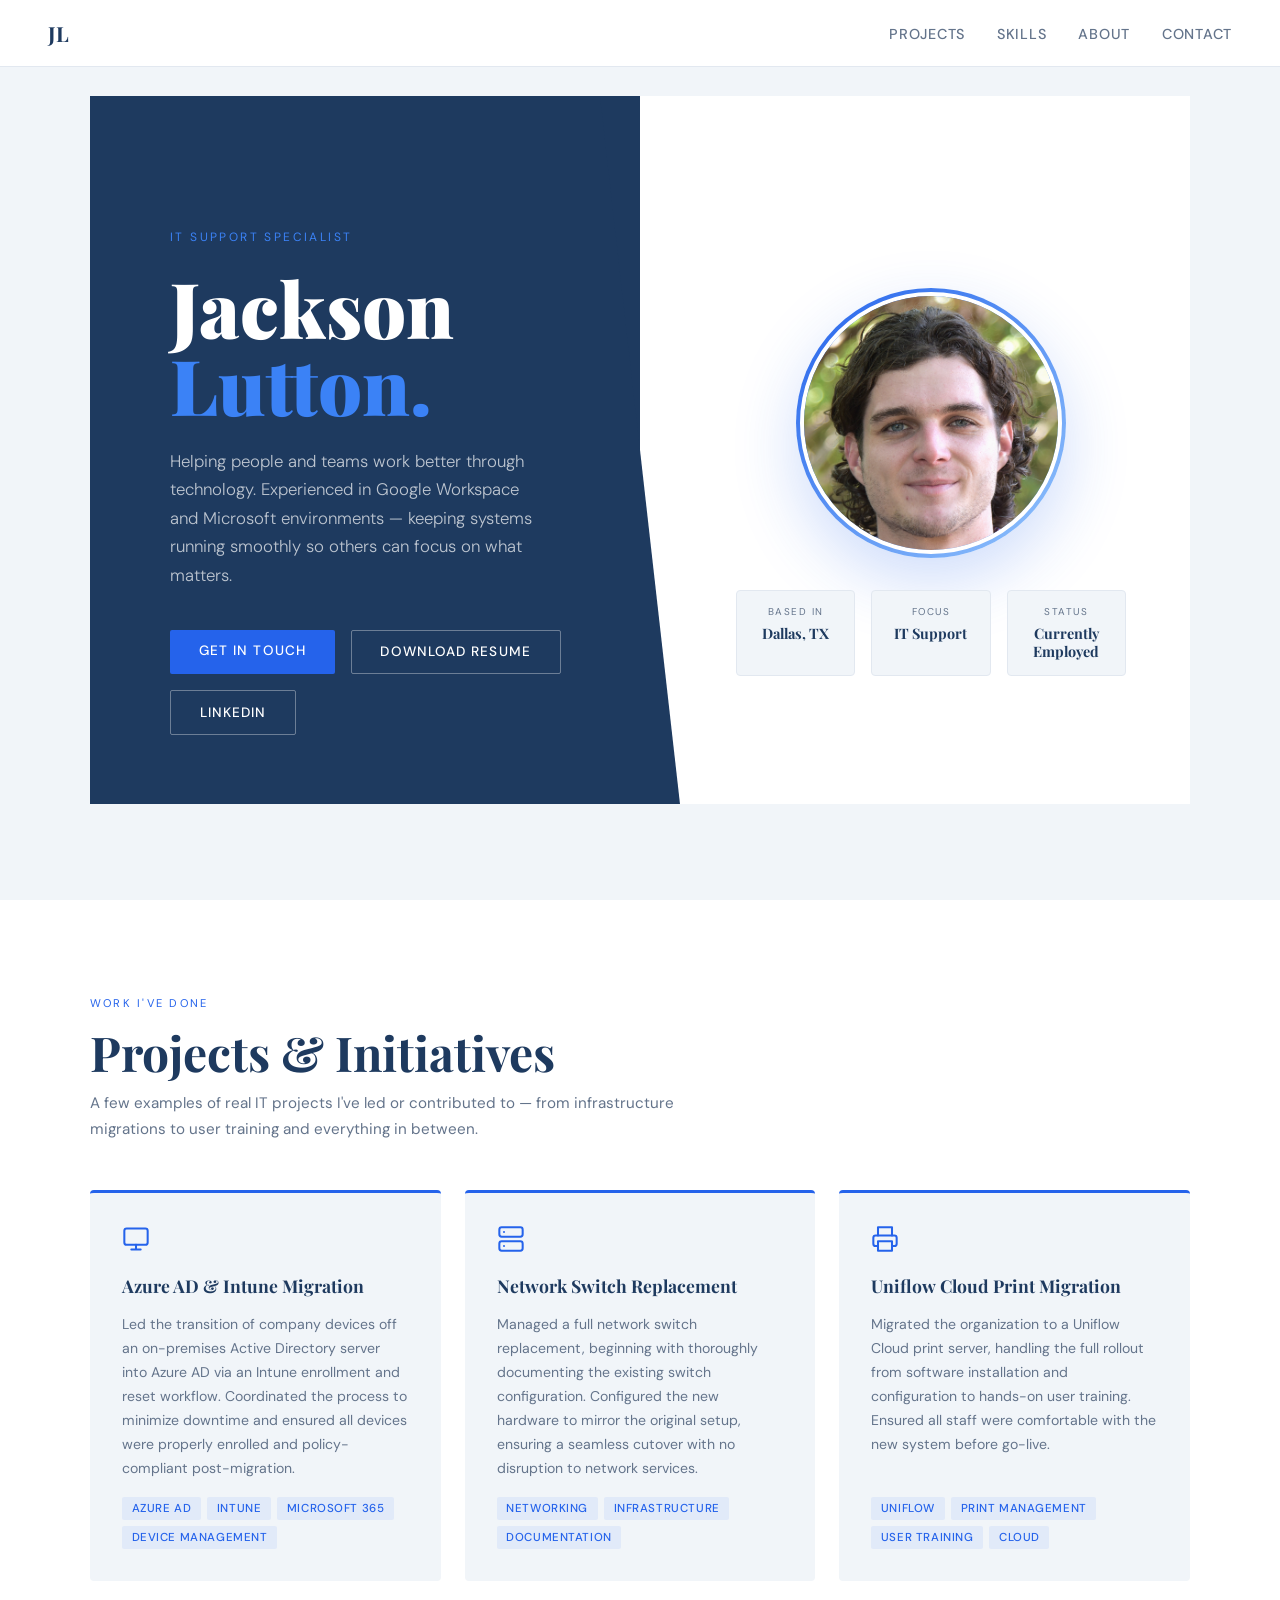
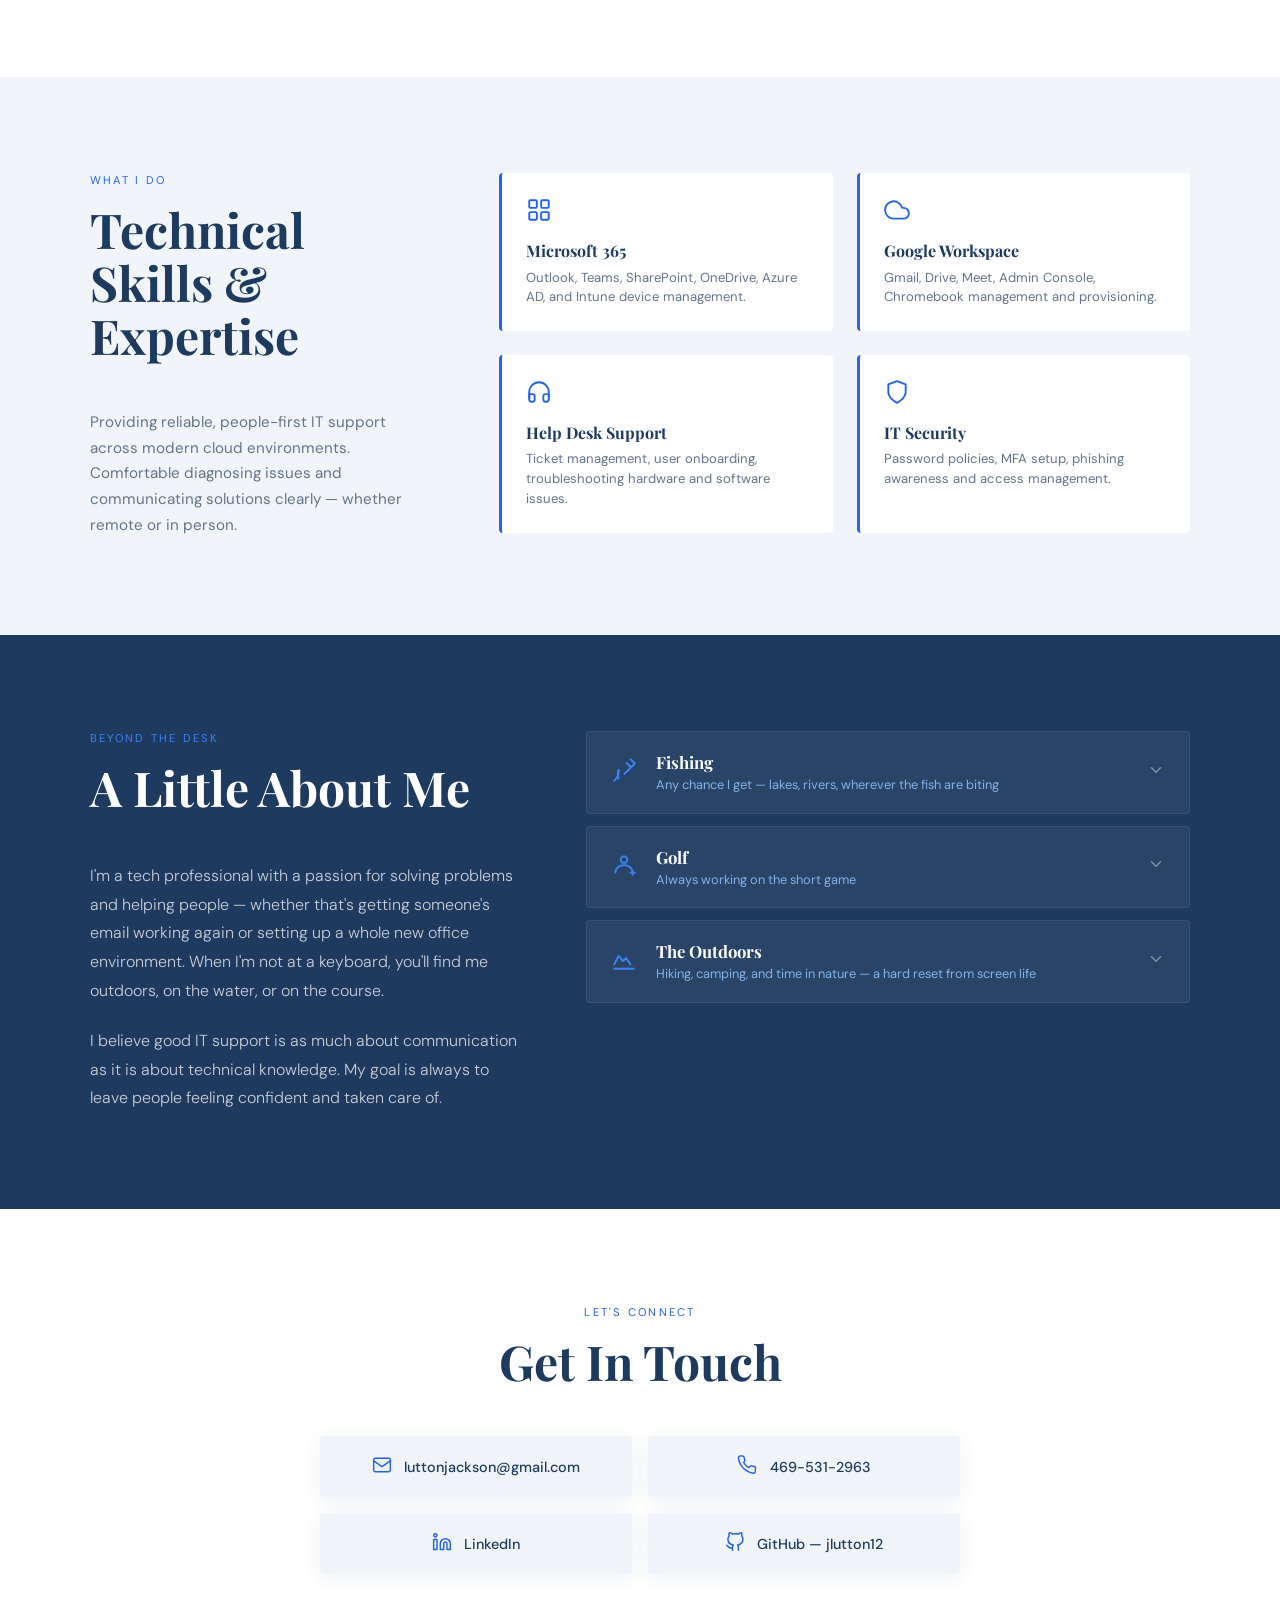
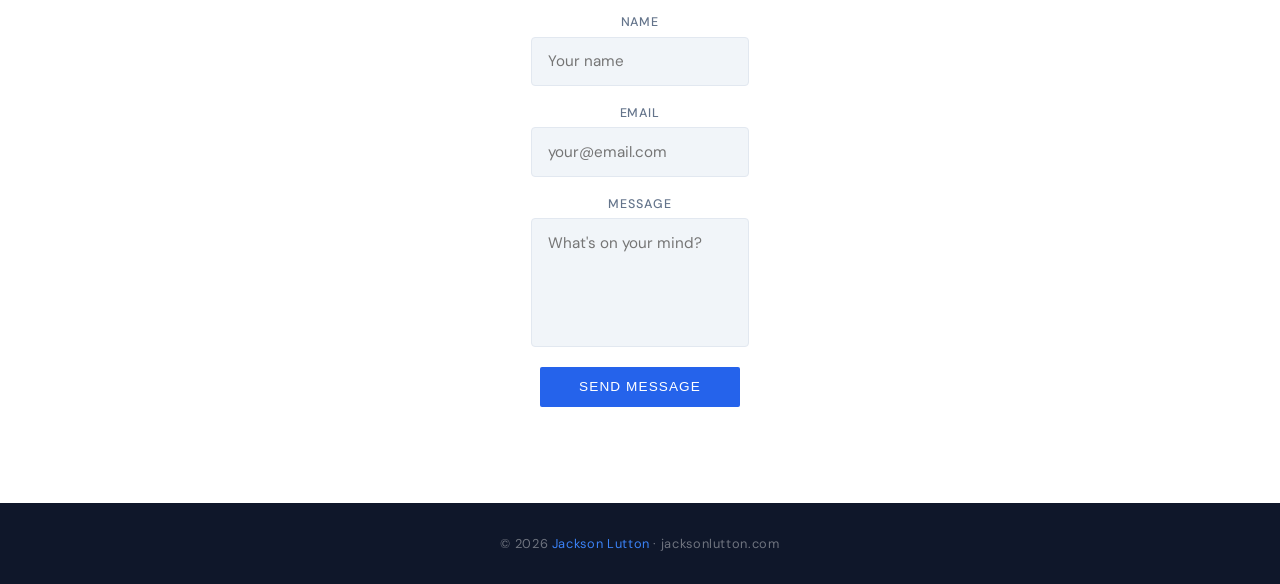
==== index.html @ b084de99 "Implement responsive design for navigation menu Add responsive styles for navigation and layout adju" ====
<!DOCTYPE html>
<html lang="en">
<head>
  <meta charset="UTF-8" />
  <meta name="viewport" content="width=device-width, initial-scale=1.0"/>
  <title>Jackson Lutton</title>
  <link href="https://fonts.googleapis.com/css2?family=Playfair+Display:wght@400;700;900&family=DM+Sans:wght@300;400;500&display=swap" rel="stylesheet"/>
  <style>
    *, *::before, *::after { box-sizing: border-box; margin: 0; padding: 0; }

    :root {
      --navy: #1e3a5f;
      --blue: #2563eb;
      --blue-light: #3b82f6;
      --slate: #64748b;
      --gray: #f1f5f9;
      --white: #ffffff;
      --dark: #0f172a;
      --border: #e2e8f0;
    }

    html { scroll-behavior: smooth; }

    body {
      font-family: 'DM Sans', sans-serif;
      background: var(--gray);
      color: var(--navy);
      overflow-x: hidden;
    }

    /* NAV */
    nav {
      position: fixed;
      top: 0; left: 0; right: 0;
      z-index: 100;
      padding: 1.2rem 3rem;
      display: flex;
      justify-content: space-between;
      align-items: center;
      background: rgba(255,255,255,0.95);
      backdrop-filter: blur(10px);
      border-bottom: 1px solid var(--border);
    }

    .nav-logo {
      font-family: 'Playfair Display', serif;
      font-size: 1.3rem;
      font-weight: 700;
      color: var(--navy);
      letter-spacing: 0.02em;
    }

    .nav-links { display: flex; gap: 2rem; list-style: none; }
    .nav-links a {
      text-decoration: none;
      color: var(--slate);
      font-size: 0.9rem;
      font-weight: 500;
      letter-spacing: 0.05em;
      text-transform: uppercase;
      transition: color 0.2s;
    }
    .nav-links a:hover { color: var(--blue); }

    /* HERO */
    .hero {
      min-height: 100vh;
      display: grid;
      grid-template-columns: 1fr 1fr;
      position: relative;
      overflow: hidden;
    }

    .hero-left {
      background: var(--navy);
      display: flex;
      flex-direction: column;
      justify-content: center;
      padding: 8rem 4rem 4rem 5rem;
      position: relative;
    }

    .hero-left::after {
      content: '';
      position: absolute;
      top: 0; right: -40px;
      width: 80px; height: 100%;
      background: var(--navy);
      clip-path: polygon(0 0, 0% 100%, 100% 100%);
      z-index: 2;
    }

    .hero-tag {
      font-size: 0.75rem;
      letter-spacing: 0.2em;
      text-transform: uppercase;
      color: var(--blue-light);
      margin-bottom: 1.5rem;
      opacity: 0;
      animation: fadeUp 0.8s 0.2s forwards;
    }

    .hero-name {
      font-family: 'Playfair Display', serif;
      font-size: clamp(3rem, 6vw, 5.5rem);
      font-weight: 900;
      color: var(--white);
      line-height: 1;
      margin-bottom: 1.5rem;
      opacity: 0;
      animation: fadeUp 0.8s 0.4s forwards;
    }

    .hero-name span { color: var(--blue-light); display: block; }

    .hero-desc {
      font-size: 1.05rem;
      color: rgba(255,255,255,0.7);
      line-height: 1.7;
      max-width: 380px;
      margin-bottom: 2.5rem;
      font-weight: 300;
      opacity: 0;
      animation: fadeUp 0.8s 0.6s forwards;
    }

    .hero-cta {
      display: flex;
      gap: 1rem;
      flex-wrap: wrap;
      opacity: 0;
      animation: fadeUp 0.8s 0.8s forwards;
    }

    .btn {
      padding: 0.8rem 1.8rem;
      border-radius: 2px;
      font-size: 0.85rem;
      font-weight: 500;
      letter-spacing: 0.08em;
      text-transform: uppercase;
      text-decoration: none;
      transition: all 0.25s;
      cursor: pointer;
      border: none;
      display: inline-block;
    }

    .btn-primary { background: var(--blue); color: var(--white); }
    .btn-primary:hover { background: var(--blue-light); transform: translateY(-2px); }

    .btn-outline {
      background: transparent;
      color: var(--white);
      border: 1px solid rgba(255,255,255,0.35);
    }
    .btn-outline:hover { border-color: var(--blue-light); color: var(--blue-light); transform: translateY(-2px); }

    /* HERO RIGHT */
    .hero-right {
      background: var(--white);
      display: flex;
      align-items: center;
      justify-content: center;
      padding: 8rem 4rem 4rem 6rem;
      position: relative;
    }

    .hero-visual {
      display: flex;
      flex-direction: column;
      align-items: center;
      gap: 2rem;
    }

    .photo-ring {
      width: 270px;
      height: 270px;
      border-radius: 50%;
      padding: 4px;
      background: linear-gradient(135deg, var(--blue), #93c5fd);
      box-shadow: 0 24px 64px rgba(37,99,235,0.22);
      animation: fadeUp 0.9s 0.7s both;
    }

    .hero-photo {
      width: 100%;
      height: 100%;
      border-radius: 50%;
      object-fit: cover;
      object-position: center top;
      border: 4px solid var(--white);
      display: block;
    }

    .hero-info-cards {
      display: flex;
      gap: 1rem;
      animation: fadeUp 0.9s 1s both;
    }

    .hero-card {
      background: var(--gray);
      border-radius: 4px;
      padding: 0.9rem 1.2rem;
      border: 1px solid var(--border);
      flex: 1;
      text-align: center;
    }

    .card-label {
      font-size: 0.62rem;
      letter-spacing: 0.15em;
      text-transform: uppercase;
      color: var(--slate);
      margin-bottom: 0.35rem;
    }

    .card-value {
      font-family: 'Playfair Display', serif;
      font-size: 0.9rem;
      font-weight: 700;
      color: var(--navy);
      line-height: 1.3;
    }

    /* SECTION BASE */
    section { padding: 6rem max(5rem, calc((100% - 1100px) / 2)); }

    .section-label {
      font-size: 0.7rem;
      letter-spacing: 0.2em;
      text-transform: uppercase;
      color: var(--blue);
      margin-bottom: 1rem;
    }

    .section-title {
      font-family: 'Playfair Display', serif;
      font-size: clamp(2rem, 4vw, 3rem);
      font-weight: 700;
      color: var(--navy);
      line-height: 1.1;
      margin-bottom: 3rem;
    }

    /* SKILLS */
    .skills-section {
      background: var(--gray);
      display: grid;
      grid-template-columns: 1fr 2fr;
      gap: 4rem;
      align-items: start;
    }

    .skills-grid {
      display: grid;
      grid-template-columns: 1fr 1fr;
      gap: 1.5rem;
    }

    .skill-card {
      background: var(--white);
      border-radius: 4px;
      padding: 1.5rem;
      border-left: 3px solid var(--blue);
      transition: transform 0.2s, box-shadow 0.2s;
    }

    .skill-card:hover { transform: translateY(-4px); box-shadow: 0 10px 30px rgba(37,99,235,0.1); }

    .skill-icon { margin-bottom: 0.75rem; color: var(--blue); }

    .skill-name {
      font-family: 'Playfair Display', serif;
      font-size: 1rem;
      font-weight: 700;
      color: var(--navy);
      margin-bottom: 0.4rem;
    }

    .skill-desc {
      font-size: 0.82rem;
      color: var(--slate);
      line-height: 1.5;
    }

    /* ABOUT */
    .about-section {
      background: var(--navy);
      color: var(--white);
      display: grid;
      grid-template-columns: 1fr 1.4fr;
      gap: 4rem;
      align-items: start;
    }

    .about-section > * { min-width: 0; }

    .hobbies { overflow: hidden; }

    .about-section .section-title { color: var(--white); }
    .about-section .section-label { color: var(--blue-light); }

    .about-text {
      font-size: 1rem;
      color: rgba(255,255,255,0.75);
      line-height: 1.8;
      font-weight: 300;
    }

    /* HOBBY ACCORDION */
    .hobbies {
      display: flex;
      flex-direction: column;
      gap: 0.75rem;
    }

    .hobby {
      background: rgba(255,255,255,0.05);
      border: 1px solid rgba(255,255,255,0.08);
      border-radius: 4px;
      overflow: hidden;
      transition: border-color 0.2s;
    }

    .hobby.open {
      border-color: rgba(59,130,246,0.4);
    }

    .hobby-header {
      display: flex;
      align-items: center;
      gap: 1.2rem;
      padding: 1.2rem 1.5rem;
      cursor: pointer;
      user-select: none;
      transition: background 0.2s;
    }

    .hobby-header:hover { background: rgba(255,255,255,0.06); }

    .hobby-icon { color: var(--blue-light); flex-shrink: 0; }

    .hobby-text { flex: 1; }

    .hobby-name {
      font-family: 'Playfair Display', serif;
      font-size: 1.05rem;
      font-weight: 700;
      color: var(--white);
    }

    .hobby-sub {
      font-size: 0.8rem;
      color: rgba(147,197,253,0.85);
      margin-top: 0.2rem;
    }

    .hobby-chevron {
      color: rgba(255,255,255,0.4);
      flex-shrink: 0;
      transition: transform 0.3s, color 0.2s;
    }

    .hobby.open .hobby-chevron {
      transform: rotate(180deg);
      color: var(--blue-light);
    }

    /* PHOTO STRIP (accordion body) */
    .hobby-photos {
      max-height: 0;
      overflow: hidden;
      transition: max-height 0.4s ease;
    }

    .hobby.open .hobby-photos {
      max-height: 220px;
    }

    .photo-strip {
      display: flex;
      gap: 0.6rem;
      overflow-x: auto;
      scroll-snap-type: x mandatory;
      padding: 0 1.5rem 1.2rem;
      scrollbar-width: thin;
      scrollbar-color: rgba(255,255,255,0.15) transparent;
    }

    .photo-strip::-webkit-scrollbar { height: 3px; }
    .photo-strip::-webkit-scrollbar-track { background: transparent; }
    .photo-strip::-webkit-scrollbar-thumb { background: rgba(255,255,255,0.2); border-radius: 2px; }

    .photo-strip img {
      width: 160px;
      height: 110px;
      object-fit: cover;
      border-radius: 3px;
      flex-shrink: 0;
      scroll-snap-align: start;
      cursor: pointer;
      transition: transform 0.2s, box-shadow 0.2s;
      display: block;
    }

    .photo-strip img:hover {
      transform: scale(1.04);
      box-shadow: 0 6px 20px rgba(0,0,0,0.4);
    }

    /* LIGHTBOX */
    .lightbox {
      display: none;
      position: fixed;
      inset: 0;
      background: rgba(10,15,30,0.93);
      z-index: 999;
      align-items: center;
      justify-content: center;
      cursor: zoom-out;
      backdrop-filter: blur(4px);
    }

    .lightbox.open { display: flex; }

    .lightbox img {
      max-width: 90vw;
      max-height: 88vh;
      object-fit: contain;
      border-radius: 4px;
      box-shadow: 0 32px 80px rgba(0,0,0,0.6);
      cursor: default;
      animation: fadeUp 0.2s ease forwards;
    }

    .lightbox-close {
      position: absolute;
      top: 1.5rem; right: 2rem;
      color: rgba(255,255,255,0.7);
      font-size: 2rem;
      cursor: pointer;
      line-height: 1;
      transition: color 0.2s;
      background: none;
      border: none;
    }
    .lightbox-close:hover { color: var(--white); }

    .lightbox-nav {
      position: absolute;
      top: 50%;
      transform: translateY(-50%);
      background: rgba(255,255,255,0.1);
      border: none;
      color: var(--white);
      font-size: 1.8rem;
      padding: 0.8rem 1rem;
      cursor: pointer;
      border-radius: 2px;
      transition: background 0.2s;
      line-height: 1;
    }
    .lightbox-nav:hover { background: rgba(255,255,255,0.2); }
    .lightbox-prev { left: 1.5rem; }
    .lightbox-next { right: 1.5rem; }

    /* CONTACT */
    .contact-section {
      background: var(--white);
      text-align: center;
    }

    .contact-section .section-label,
    .contact-section .section-title { text-align: center; }

    .contact-links {
      display: flex;
      justify-content: center;
      gap: 1.5rem;
      flex-wrap: wrap;
      margin-top: 1rem;
    }

    .contact-card {
      display: flex;
      align-items: center;
      gap: 0.8rem;
      padding: 1.1rem 2rem;
      background: var(--gray);
      border-radius: 4px;
      text-decoration: none;
      color: var(--navy);
      font-weight: 500;
      font-size: 0.9rem;
      box-shadow: 0 4px 20px rgba(30,58,95,0.07);
      transition: all 0.25s;
      border: 1px solid transparent;
    }

    .contact-card:hover {
      border-color: var(--blue);
      transform: translateY(-3px);
      box-shadow: 0 10px 30px rgba(37,99,235,0.12);
    }

    .contact-card-icon { color: var(--blue); flex-shrink: 0; }

    /* FOOTER */
    footer {
      background: var(--dark);
      color: rgba(255,255,255,0.4);
      text-align: center;
      padding: 2rem;
      font-size: 0.8rem;
      letter-spacing: 0.05em;
    }

    footer span { color: var(--blue-light); }

    /* ANIMATIONS */
    @keyframes fadeUp {
      from { opacity: 0; transform: translateY(20px); }
      to   { opacity: 1; transform: translateY(0); }
    }

    /* PROJECTS */
    .projects-section {
      background: var(--white);
    }
    .projects-section .section-title {
      margin-bottom: 0.75rem;
    }
    .projects-intro {
      font-size: 0.95rem;
      color: var(--slate);
      line-height: 1.7;
      margin-bottom: 3rem;
      max-width: 600px;
    }
    .projects-grid {
      display: grid;
      grid-template-columns: repeat(3, 1fr);
      gap: 1.5rem;
    }
    .project-card {
      background: var(--gray);
      border-radius: 4px;
      padding: 2rem;
      border-top: 3px solid var(--blue);
      display: flex;
      flex-direction: column;
      gap: 1rem;
      transition: transform 0.2s, box-shadow 0.2s;
    }
    .project-card:hover {
      transform: translateY(-4px);
      box-shadow: 0 12px 32px rgba(37,99,235,0.1);
    }
    .project-icon {
      color: var(--blue);
    }
    .project-title {
      font-family: 'Playfair Display', serif;
      font-size: 1.1rem;
      font-weight: 700;
      color: var(--navy);
    }
    .project-desc {
      font-size: 0.88rem;
      color: var(--slate);
      line-height: 1.7;
      flex: 1;
    }
    .project-tags {
      display: flex;
      flex-wrap: wrap;
      gap: 0.4rem;
    }
    .project-tag {
      font-size: 0.72rem;
      font-weight: 500;
      letter-spacing: 0.05em;
      text-transform: uppercase;
      background: rgba(37,99,235,0.08);
      color: var(--blue);
      padding: 0.25rem 0.6rem;
      border-radius: 2px;
    }
    @media (max-width: 900px) {
      .projects-grid { grid-template-columns: 1fr; }
    }

    /* SCROLL ANIMATIONS */
    .reveal {
      opacity: 0;
      transform: translateY(28px);
      transition: opacity 0.65s ease, transform 0.65s ease;
    }
    .reveal.visible {
      opacity: 1;
      transform: translateY(0);
    }
    .reveal-delay-1 { transition-delay: 0.1s; }
    .reveal-delay-2 { transition-delay: 0.2s; }
    .reveal-delay-3 { transition-delay: 0.3s; }

    /* CONTACT FORM */
    .contact-layout {
      display: flex;
      flex-direction: column;
      align-items: center;
      gap: 2.5rem;
      margin-top: 2rem;
      max-width: 640px;
      margin-left: auto;
      margin-right: auto;
    }
    .contact-info {
      display: grid;
      grid-template-columns: 1fr 1fr;
      gap: 1rem;
      width: 100%;
    }
    .contact-info .contact-card {
      justify-content: center;
    }
    .contact-form {
      display: flex;
      flex-direction: column;
      gap: 1.2rem;
      width: 100%;
    }
    .form-group { display: flex; flex-direction: column; gap: 0.4rem; }
    .form-group label {
      font-size: 0.78rem;
      font-weight: 500;
      letter-spacing: 0.08em;
      text-transform: uppercase;
      color: var(--slate);
    }
    .form-group input,
    .form-group textarea {
      padding: 0.85rem 1rem;
      border: 1px solid var(--border);
      border-radius: 4px;
      font-family: 'DM Sans', sans-serif;
      font-size: 0.95rem;
      color: var(--navy);
      background: var(--gray);
      transition: border-color 0.2s, box-shadow 0.2s;
      outline: none;
      resize: none;
    }
    .form-group input:focus,
    .form-group textarea:focus {
      border-color: var(--blue);
      box-shadow: 0 0 0 3px rgba(37,99,235,0.1);
    }
    .form-submit {
      align-self: center;
      min-width: 200px;
      text-align: center;
    }
    .form-success {
      display: none;
      color: #16a34a;
      font-size: 0.9rem;
      font-weight: 500;
      padding: 0.75rem 1rem;
      background: #f0fdf4;
      border-radius: 4px;
      border: 1px solid #bbf7d0;
      text-align: center;
    }
    @media (max-width: 600px) {
      .contact-info { flex-direction: column; }
      .contact-info .contact-card { min-width: unset; }
    }

    @media (max-width: 700px) {
      .nav-hamburger { display: flex; }
      nav { position: relative; }
      .nav-links {
        display: none;
        position: absolute;
        top: 100%;
        left: 0;
        right: 0;
        flex-direction: column;
        background: var(--white);
        padding: 1.25rem 1.5rem;
        border-top: 1px solid #e5e7eb;
        gap: 1rem;
        box-shadow: 0 8px 16px rgba(0,0,0,0.06);
      }
      .nav-links.open { display: flex; }
      .skills-grid { grid-template-columns: 1fr; }
      .hero-info-cards { flex-direction: column; align-items: stretch; }
      .hero-card { min-width: 0; width: 100%; }
    }

    /* HAMBURGER MENU */
    .nav-hamburger {
      display: none;
      flex-direction: column;
      gap: 5px;
      cursor: pointer;
      padding: 4px;
      background: none;
      border: none;
    }
    .nav-hamburger span {
      display: block;
      width: 24px;
      height: 2px;
      background: var(--navy);
      border-radius: 2px;
      transition: all 0.3s ease;
    }
    .nav-hamburger.open span:nth-child(1) { transform: translateY(7px) rotate(45deg); }
    .nav-hamburger.open span:nth-child(2) { opacity: 0; }
    .nav-hamburger.open span:nth-child(3) { transform: translateY(-7px) rotate(-45deg); }

    /* RESPONSIVE */
    @media (max-width: 900px) {
      .hero { grid-template-columns: 1fr; }
      .hero-left { padding: 8rem 2rem 3rem; }
      .hero-left::after { display: none; }
      .hero-right {
        display: flex;
        padding: 2rem 2rem 4rem;
        background: var(--navy);
        justify-content: center;
      }
      .hero-visual { align-items: center; }
      .photo-ring { width: 180px; height: 180px; }
      .hero-info-cards { justify-content: center; }
      .hero-card { min-width: 90px; }
      .skills-section { grid-template-columns: 1fr; padding: 4rem 2rem; }
      .about-section { grid-template-columns: 1fr; padding: 4rem 2rem; gap: 2.5rem; }
      section { padding: 4rem 2rem; }
      nav { padding: 1rem 1.5rem; }
      .nav-links { gap: 1.2rem; }
    }
  </style>
</head>
<body>

  <nav>
    <div class="nav-logo">JL</div>
    <button id="nav-hamburger" class="nav-hamburger" aria-label="Toggle menu" aria-expanded="false">
      <span></span><span></span><span></span>
    </button>
    <ul class="nav-links">
      <li><a href="#projects">Projects</a></li>
        <li><a href="#skills">Skills</a></li>
      <li><a href="#about">About</a></li>
      <li><a href="#contact">Contact</a></li>
    </ul>
  </nav>

  <!-- HERO -->
  <section class="hero">
    <div class="hero-left">
      <p class="hero-tag">IT Support Specialist</p>
      <h1 class="hero-name">Jackson<span>Lutton.</span></h1>
      <p class="hero-desc">Helping people and teams work better through technology. Experienced in Google Workspace and Microsoft environments — keeping systems running smoothly so others can focus on what matters.</p>
      <div class="hero-cta">
        <a href="#contact" class="btn btn-primary">Get in Touch</a>
        <a href="assets/resume/Lutton-Resume.pdf" download class="btn btn-outline">Download Resume</a>
        <a href="https://www.linkedin.com/in/jackson-lutton" target="_blank" class="btn btn-outline">LinkedIn</a>
      </div>
    </div>
    <div class="hero-right">
      <div class="hero-visual">
        <div class="photo-ring">
          <img src="assets/images/pfp.JPG" alt="Jackson Lutton" class="hero-photo">
        </div>
        <div class="hero-info-cards">
          <div class="hero-card">
            <div class="card-label">Based In</div>
            <div class="card-value">Dallas, TX</div>
          </div>
          <div class="hero-card">
            <div class="card-label">Focus</div>
            <div class="card-value">IT Support</div>
          </div>
          <div class="hero-card">
            <div class="card-label">Status</div>
            <div class="card-value">Currently Employed</div>
          </div>
        </div>
      </div>
    </div>
  </section>

  <!-- PROJECTS -->
  <section id="projects" class="projects-section">
    <p class="section-label reveal">Work I've Done</p>
    <h2 class="section-title reveal reveal-delay-1">Projects & Initiatives</h2>
    <p class="projects-intro reveal reveal-delay-2">A few examples of real IT projects I've led or contributed to — from infrastructure migrations to user training and everything in between.</p>
    <div class="projects-grid">

      <div class="project-card reveal reveal-delay-1">
        <div class="project-icon">
          <svg width="28" height="28" viewBox="0 0 24 24" fill="none" stroke="currentColor" stroke-width="1.75" stroke-linecap="round" stroke-linejoin="round"><rect x="2" y="3" width="20" height="14" rx="2"/><path d="M8 21h8M12 17v4"/></svg>
        </div>
        <div class="project-title">Azure AD & Intune Migration</div>
        <div class="project-desc">Led the transition of company devices off an on-premises Active Directory server into Azure AD via an Intune enrollment and reset workflow. Coordinated the process to minimize downtime and ensured all devices were properly enrolled and policy-compliant post-migration.</div>
        <div class="project-tags">
          <span class="project-tag">Azure AD</span>
          <span class="project-tag">Intune</span>
          <span class="project-tag">Microsoft 365</span>
          <span class="project-tag">Device Management</span>
        </div>
      </div>

      <div class="project-card reveal reveal-delay-2">
        <div class="project-icon">
          <svg width="28" height="28" viewBox="0 0 24 24" fill="none" stroke="currentColor" stroke-width="1.75" stroke-linecap="round" stroke-linejoin="round"><rect x="2" y="2" width="20" height="8" rx="2"/><rect x="2" y="14" width="20" height="8" rx="2"/><line x1="6" y1="6" x2="6.01" y2="6"/><line x1="6" y1="18" x2="6.01" y2="18"/></svg>
        </div>
        <div class="project-title">Network Switch Replacement</div>
        <div class="project-desc">Managed a full network switch replacement, beginning with thoroughly documenting the existing switch configuration. Configured the new hardware to mirror the original setup, ensuring a seamless cutover with no disruption to network services.</div>
        <div class="project-tags">
          <span class="project-tag">Networking</span>
          <span class="project-tag">Infrastructure</span>
          <span class="project-tag">Documentation</span>
        </div>
      </div>

      <div class="project-card reveal reveal-delay-3">
        <div class="project-icon">
          <svg width="28" height="28" viewBox="0 0 24 24" fill="none" stroke="currentColor" stroke-width="1.75" stroke-linecap="round" stroke-linejoin="round"><polyline points="6 9 6 2 18 2 18 9"/><path d="M6 18H4a2 2 0 0 1-2-2v-5a2 2 0 0 1 2-2h16a2 2 0 0 1 2 2v5a2 2 0 0 1-2 2h-2"/><rect x="6" y="14" width="12" height="8"/></svg>
        </div>
        <div class="project-title">Uniflow Cloud Print Migration</div>
        <div class="project-desc">Migrated the organization to a Uniflow Cloud print server, handling the full rollout from software installation and configuration to hands-on user training. Ensured all staff were comfortable with the new system before go-live.</div>
        <div class="project-tags">
          <span class="project-tag">Uniflow</span>
          <span class="project-tag">Print Management</span>
          <span class="project-tag">User Training</span>
          <span class="project-tag">Cloud</span>
        </div>
      </div>

    </div>
  </section>

  <!-- SKILLS -->
  <section id="skills" class="skills-section">
    <div>
      <p class="section-label reveal">What I Do</p>
      <h2 class="section-title reveal reveal-delay-1">Technical Skills & Expertise</h2>
      <p style="font-size:0.95rem; color:var(--slate); line-height:1.7;">Providing reliable, people-first IT support across modern cloud environments. Comfortable diagnosing issues and communicating solutions clearly — whether remote or in person.</p>
    </div>
    <div class="skills-grid">
      <div class="skill-card reveal reveal-delay-1">
        <div class="skill-icon">
          <svg width="26" height="26" viewBox="0 0 24 24" fill="none" stroke="currentColor" stroke-width="1.75" stroke-linecap="round" stroke-linejoin="round"><rect x="3" y="3" width="7" height="7" rx="1"/><rect x="14" y="3" width="7" height="7" rx="1"/><rect x="3" y="14" width="7" height="7" rx="1"/><rect x="14" y="14" width="7" height="7" rx="1"/></svg>
        </div>
        <div class="skill-name">Microsoft 365</div>
        <div class="skill-desc">Outlook, Teams, SharePoint, OneDrive, Azure AD, and Intune device management.</div>
      </div>
      <div class="skill-card reveal reveal-delay-2">
        <div class="skill-icon">
          <svg width="26" height="26" viewBox="0 0 24 24" fill="none" stroke="currentColor" stroke-width="1.75" stroke-linecap="round" stroke-linejoin="round"><path d="M18 10h-1.26A8 8 0 1 0 9 20h9a5 5 0 0 0 0-10z"/></svg>
        </div>
        <div class="skill-name">Google Workspace</div>
        <div class="skill-desc">Gmail, Drive, Meet, Admin Console, Chromebook management and provisioning.</div>
      </div>
      <div class="skill-card reveal reveal-delay-3">
        <div class="skill-icon">
          <svg width="26" height="26" viewBox="0 0 24 24" fill="none" stroke="currentColor" stroke-width="1.75" stroke-linecap="round" stroke-linejoin="round"><path d="M3 18v-6a9 9 0 0 1 18 0v6"/><path d="M21 19a2 2 0 0 1-2 2h-1a2 2 0 0 1-2-2v-3a2 2 0 0 1 2-2h3z"/><path d="M3 19a2 2 0 0 0 2 2h1a2 2 0 0 0 2-2v-3a2 2 0 0 0-2-2H3z"/></svg>
        </div>
        <div class="skill-name">Help Desk Support</div>
        <div class="skill-desc">Ticket management, user onboarding, troubleshooting hardware and software issues.</div>
      </div>
      <div class="skill-card reveal reveal-delay-4">
        <div class="skill-icon">
          <svg width="26" height="26" viewBox="0 0 24 24" fill="none" stroke="currentColor" stroke-width="1.75" stroke-linecap="round" stroke-linejoin="round"><path d="M12 22s8-4 8-10V5l-8-3-8 3v7c0 6 8 10 8 10z"/></svg>
        </div>
        <div class="skill-name">IT Security</div>
        <div class="skill-desc">Password policies, MFA setup, phishing awareness and access management.</div>
      </div>
    </div>
  </section>

  <!-- ABOUT -->
  <section id="about" class="about-section">
    <div>
      <p class="section-label reveal">Beyond the Desk</p>
      <h2 class="section-title reveal reveal-delay-1">A Little About Me</h2>
      <p class="about-text reveal">I'm a tech professional with a passion for solving problems and helping people — whether that's getting someone's email working again or setting up a whole new office environment. When I'm not at a keyboard, you'll find me outdoors, on the water, or on the course.</p>
      <br/>
      <p class="about-text reveal">I believe good IT support is as much about communication as it is about technical knowledge. My goal is always to leave people feeling confident and taken care of.</p>
    </div>

    <div class="hobbies">

      <!-- FISHING -->
      <div class="hobby" id="hobby-fishing">
        <div class="hobby-header" onclick="toggleHobby('hobby-fishing')">
          <div class="hobby-icon">
            <svg width="26" height="26" viewBox="0 0 24 24" fill="none" stroke="currentColor" stroke-width="1.75" stroke-linecap="round" stroke-linejoin="round"><path d="M18 2l4 4-9.5 9.5"/><path d="M14.5 5.5l4 4"/><path d="M3 22c3-3 4.5-6.5 4-10"/><path d="M7 12c-1 2.5-1 5.5 0 8"/></svg>
          </div>
          <div class="hobby-text">
            <div class="hobby-name">Fishing</div>
            <div class="hobby-sub">Any chance I get — lakes, rivers, wherever the fish are biting</div>
          </div>
          <div class="hobby-chevron">
            <svg width="18" height="18" viewBox="0 0 24 24" fill="none" stroke="currentColor" stroke-width="2" stroke-linecap="round" stroke-linejoin="round"><polyline points="6 9 12 15 18 9"/></svg>
          </div>
        </div>
        <div class="hobby-photos">
          <div class="photo-strip" data-category="fishing">
            <img src="assets/images/fishing/fishing1.jpeg" alt="Fishing" loading="lazy">
            <img src="assets/images/fishing/fishing2.jpg"  alt="Fishing" loading="lazy">
            <img src="assets/images/fishing/fishing3.jpeg" alt="Fishing" loading="lazy">
            <img src="assets/images/fishing/fishing4.jpeg" alt="Fishing" loading="lazy">
            <img src="assets/images/fishing/fishing5.JPG"  alt="Fishing" loading="lazy">
            <img src="assets/images/fishing/fishing6.jpeg" alt="Fishing" loading="lazy">
          </div>
        </div>
      </div>

      <!-- GOLF -->
      <div class="hobby" id="hobby-golf">
        <div class="hobby-header" onclick="toggleHobby('hobby-golf')">
          <div class="hobby-icon">
            <svg width="26" height="26" viewBox="0 0 24 24" fill="none" stroke="currentColor" stroke-width="1.75" stroke-linecap="round" stroke-linejoin="round"><circle cx="12" cy="8" r="3"/><path d="M4 20c0-4 3.6-7 8-7s8 3 8 7"/><path d="M18 20h4"/><path d="M20 18v4"/></svg>
          </div>
          <div class="hobby-text">
            <div class="hobby-name">Golf</div>
            <div class="hobby-sub">Always working on the short game</div>
          </div>
          <div class="hobby-chevron">
            <svg width="18" height="18" viewBox="0 0 24 24" fill="none" stroke="currentColor" stroke-width="2" stroke-linecap="round" stroke-linejoin="round"><polyline points="6 9 12 15 18 9"/></svg>
          </div>
        </div>
        <div class="hobby-photos">
          <div class="photo-strip" data-category="golf">
            <img src="assets/images/golf/golf1.jpeg" alt="Golf" loading="lazy">
            <img src="assets/images/golf/golf2.jpeg" alt="Golf" loading="lazy">
            <img src="assets/images/golf/golf3.JPG"  alt="Golf" loading="lazy">
            <img src="assets/images/golf/golf4.jpeg" alt="Golf" loading="lazy">
            <img src="assets/images/golf/golf5.jpeg" alt="Golf" loading="lazy">
            <img src="assets/images/golf/golf6.JPG"  alt="Golf" loading="lazy">
          </div>
        </div>
      </div>

      <!-- OUTDOORS -->
      <div class="hobby" id="hobby-outdoors">
        <div class="hobby-header" onclick="toggleHobby('hobby-outdoors')">
          <div class="hobby-icon">
            <svg width="26" height="26" viewBox="0 0 24 24" fill="none" stroke="currentColor" stroke-width="1.75" stroke-linecap="round" stroke-linejoin="round"><path d="M3 17l4-8 4 5 3-3 4 6"/><path d="M3 21h18"/></svg>
          </div>
          <div class="hobby-text">
            <div class="hobby-name">The Outdoors</div>
            <div class="hobby-sub">Hiking, camping, and time in nature — a hard reset from screen life</div>
          </div>
          <div class="hobby-chevron">
            <svg width="18" height="18" viewBox="0 0 24 24" fill="none" stroke="currentColor" stroke-width="2" stroke-linecap="round" stroke-linejoin="round"><polyline points="6 9 12 15 18 9"/></svg>
          </div>
        </div>
        <div class="hobby-photos">
          <div class="photo-strip" data-category="outdoors">
            <img src="assets/images/outdoors/outdoor1.jpeg" alt="Outdoors" loading="lazy">
            <img src="assets/images/outdoors/outdoor2.jpeg" alt="Outdoors" loading="lazy">
            <img src="assets/images/outdoors/outdoor3.jpeg" alt="Outdoors" loading="lazy">
            <img src="assets/images/outdoors/outdoor4.jpeg" alt="Outdoors" loading="lazy">
            <img src="assets/images/outdoors/outdoor5.jpeg" alt="Outdoors" loading="lazy">
          </div>
        </div>
      </div>

    </div>
  </section>

  <!-- LIGHTBOX -->
  <div class="lightbox" id="lightbox">
    <button class="lightbox-close" id="lb-close">&times;</button>
    <button class="lightbox-nav lightbox-prev" id="lb-prev">&#8249;</button>
    <img id="lb-img" src="" alt="Photo">
    <button class="lightbox-nav lightbox-next" id="lb-next">&#8250;</button>
  </div>

  <!-- CONTACT -->
  <section id="contact" class="contact-section">
    <p class="section-label reveal">Let's Connect</p>
    <h2 class="section-title reveal reveal-delay-1">Get In Touch</h2>
    <div class="contact-layout">
      <div class="contact-info reveal reveal-delay-2">
        <a class="contact-card" href="mailto:luttonjackson@gmail.com">
          <span class="contact-card-icon"><svg width="20" height="20" viewBox="0 0 24 24" fill="none" stroke="currentColor" stroke-width="1.75" stroke-linecap="round" stroke-linejoin="round"><rect x="2" y="4" width="20" height="16" rx="2"/><path d="m22 7-10 7L2 7"/></svg></span>
          luttonjackson@gmail.com
        </a>
        <a class="contact-card" href="tel:4695312963">
          <span class="contact-card-icon"><svg width="20" height="20" viewBox="0 0 24 24" fill="none" stroke="currentColor" stroke-width="1.75" stroke-linecap="round" stroke-linejoin="round"><path d="M22 16.92v3a2 2 0 0 1-2.18 2 19.79 19.79 0 0 1-8.63-3.07A19.5 19.5 0 0 1 4.69 12 19.79 19.79 0 0 1 1.65 3.47 2 2 0 0 1 3.62 1.27h3a2 2 0 0 1 2 1.72c.127.96.361 1.903.7 2.81a2 2 0 0 1-.45 2.11L7.91 8.83a16 16 0 0 0 6.29 6.29l1.62-1.62a2 2 0 0 1 2.11-.45c.907.339 1.85.573 2.81.7A2 2 0 0 1 22 16.92z"/></svg></span>
          469-531-2963
        </a>
        <a class="contact-card" href="https://www.linkedin.com/in/jackson-lutton" target="_blank">
          <span class="contact-card-icon"><svg width="20" height="20" viewBox="0 0 24 24" fill="none" stroke="currentColor" stroke-width="1.75" stroke-linecap="round" stroke-linejoin="round"><path d="M16 8a6 6 0 0 1 6 6v7h-4v-7a2 2 0 0 0-2-2 2 2 0 0 0-2 2v7h-4v-7a6 6 0 0 1 6-6z"/><rect x="2" y="9" width="4" height="12"/><circle cx="4" cy="4" r="2"/></svg></span>
          LinkedIn
        </a>
        <a class="contact-card" href="https://github.com/jlutton12" target="_blank">
          <span class="contact-card-icon"><svg width="20" height="20" viewBox="0 0 24 24" fill="none" stroke="currentColor" stroke-width="1.75" stroke-linecap="round" stroke-linejoin="round"><path d="M9 19c-5 1.5-5-2.5-7-3m14 6v-3.87a3.37 3.37 0 0 0-.94-2.61c3.14-.35 6.44-1.54 6.44-7A5.44 5.44 0 0 0 20 4.77 5.07 5.07 0 0 0 19.91 1S18.73.65 16 2.48a13.38 13.38 0 0 0-7 0C6.27.65 5.09 1 5.09 1A5.07 5.07 0 0 0 5 4.77a5.44 5.44 0 0 0-1.5 3.78c0 5.42 3.3 6.61 6.44 7A3.37 3.37 0 0 0 9 18.13V22"/></svg></span>
          GitHub — jlutton12
        </a>
      </div>
      <div class="reveal reveal-delay-3">
        <form class="contact-form" id="contact-form" action="https://formspree.io/f/mbdqzdbb" method="POST">
          <div class="form-group">
            <label for="cf-name">Name</label>
            <input type="text" id="cf-name" name="name" placeholder="Your name" required>
          </div>
          <div class="form-group">
            <label for="cf-email">Email</label>
            <input type="email" id="cf-email" name="email" placeholder="your@email.com" required>
          </div>
          <div class="form-group">
            <label for="cf-message">Message</label>
            <textarea id="cf-message" name="message" rows="5" placeholder="What's on your mind?" required></textarea>
          </div>
          <button type="submit" class="btn btn-primary form-submit">Send Message</button>
          <div class="form-success" id="form-success">✓ Message sent — I'll get back to you soon!</div>
        </form>
      </div>
    </div>
  </section>

  <footer>
    <p>© 2026 <span>Jackson Lutton</span> · jacksonlutton.com</p>
  </footer>

  <script>
    // Accordion toggle
    function toggleHobby(id) {
      const el = document.getElementById(id);
      const isOpen = el.classList.contains('open');
      // Close all first
      document.querySelectorAll('.hobby').forEach(h => h.classList.remove('open'));
      // Open clicked one if it wasn't already open
      if (!isOpen) el.classList.add('open');
    }

    // Lightbox
    const lightbox = document.getElementById('lightbox');
    const lbImg    = document.getElementById('lb-img');
    const lbClose  = document.getElementById('lb-close');
    const lbPrev   = document.getElementById('lb-prev');
    const lbNext   = document.getElementById('lb-next');

    let currentImages = [];
    let currentIndex  = 0;

    function openLightbox(imgs, index) {
      currentImages = imgs;
      currentIndex  = index;
      lbImg.src = currentImages[currentIndex].src;
      lightbox.classList.add('open');
    }

    function closeLightbox() {
      lightbox.classList.remove('open');
      lbImg.src = '';
    }

    function showPrev() {
      currentIndex = (currentIndex - 1 + currentImages.length) % currentImages.length;
      lbImg.src = currentImages[currentIndex].src;
    }

    function showNext() {
      currentIndex = (currentIndex + 1) % currentImages.length;
      lbImg.src = currentImages[currentIndex].src;
    }

    document.querySelectorAll('.photo-strip').forEach(strip => {
      const imgs = Array.from(strip.querySelectorAll('img'));
      imgs.forEach((img, i) => {
        img.addEventListener('click', () => openLightbox(imgs, i));
      });
    });

    lbClose.addEventListener('click', closeLightbox);
    lbPrev.addEventListener('click', e => { e.stopPropagation(); showPrev(); });
    lbNext.addEventListener('click', e => { e.stopPropagation(); showNext(); });
    lightbox.addEventListener('click', e => { if (e.target === lightbox) closeLightbox(); });

    document.addEventListener('keydown', e => {
      if (!lightbox.classList.contains('open')) return;
      if (e.key === 'ArrowLeft')  showPrev();
      if (e.key === 'ArrowRight') showNext();
      if (e.key === 'Escape')     closeLightbox();
    });
  

  // Scroll reveal
  const revealObserver = new IntersectionObserver((entries) => {
    entries.forEach(entry => {
      if (entry.isIntersecting) {
        entry.target.classList.add('visible');
        revealObserver.unobserve(entry.target);
      }
    });
  }, { threshold: 0.08, rootMargin: '0px 0px -40px 0px' });

  document.querySelectorAll('.reveal').forEach(el => {
    // If already in viewport on load (e.g. anchor link jump), show immediately
    const rect = el.getBoundingClientRect();
    if (rect.top < window.innerHeight && rect.bottom > 0) {
      el.classList.add('visible');
    } else {
      revealObserver.observe(el);
    }
  });


  // Contact form — Formspree
  const contactForm = document.getElementById('contact-form');
  if (contactForm) {
    contactForm.addEventListener('submit', async (e) => {
      e.preventDefault();
      const btn = contactForm.querySelector('button[type="submit"]');
      btn.textContent = 'Sending...';
      btn.disabled = true;
      try {
        const response = await fetch('https://formspree.io/f/mbdqzdbb', {
          method: 'POST',
          body: new FormData(contactForm),
          headers: { 'Accept': 'application/json' }
        });
        if (response.ok) {
          contactForm.reset();
          btn.style.display = 'none';
          document.getElementById('form-success').style.display = 'block';
        } else {
          btn.textContent = 'Send Message';
          btn.disabled = false;
          alert('Something went wrong. Please email me directly at luttonjackson@gmail.com');
        }
      } catch {
        btn.textContent = 'Send Message';
        btn.disabled = false;
        alert('Something went wrong. Please email me directly at luttonjackson@gmail.com');
      }
    });
  }


  // Hamburger menu
  const hamburger = document.getElementById('nav-hamburger');
  const navLinks = document.querySelector('.nav-links');
  if (hamburger && navLinks) {
    hamburger.addEventListener('click', () => {
      hamburger.classList.toggle('open');
      navLinks.classList.toggle('open');
    });
    // Close on link click
    navLinks.querySelectorAll('a').forEach(a => {
      a.addEventListener('click', () => {
        hamburger.classList.remove('open');
        navLinks.classList.remove('open');
      });
    });
  }
</script>

</body>
</html>
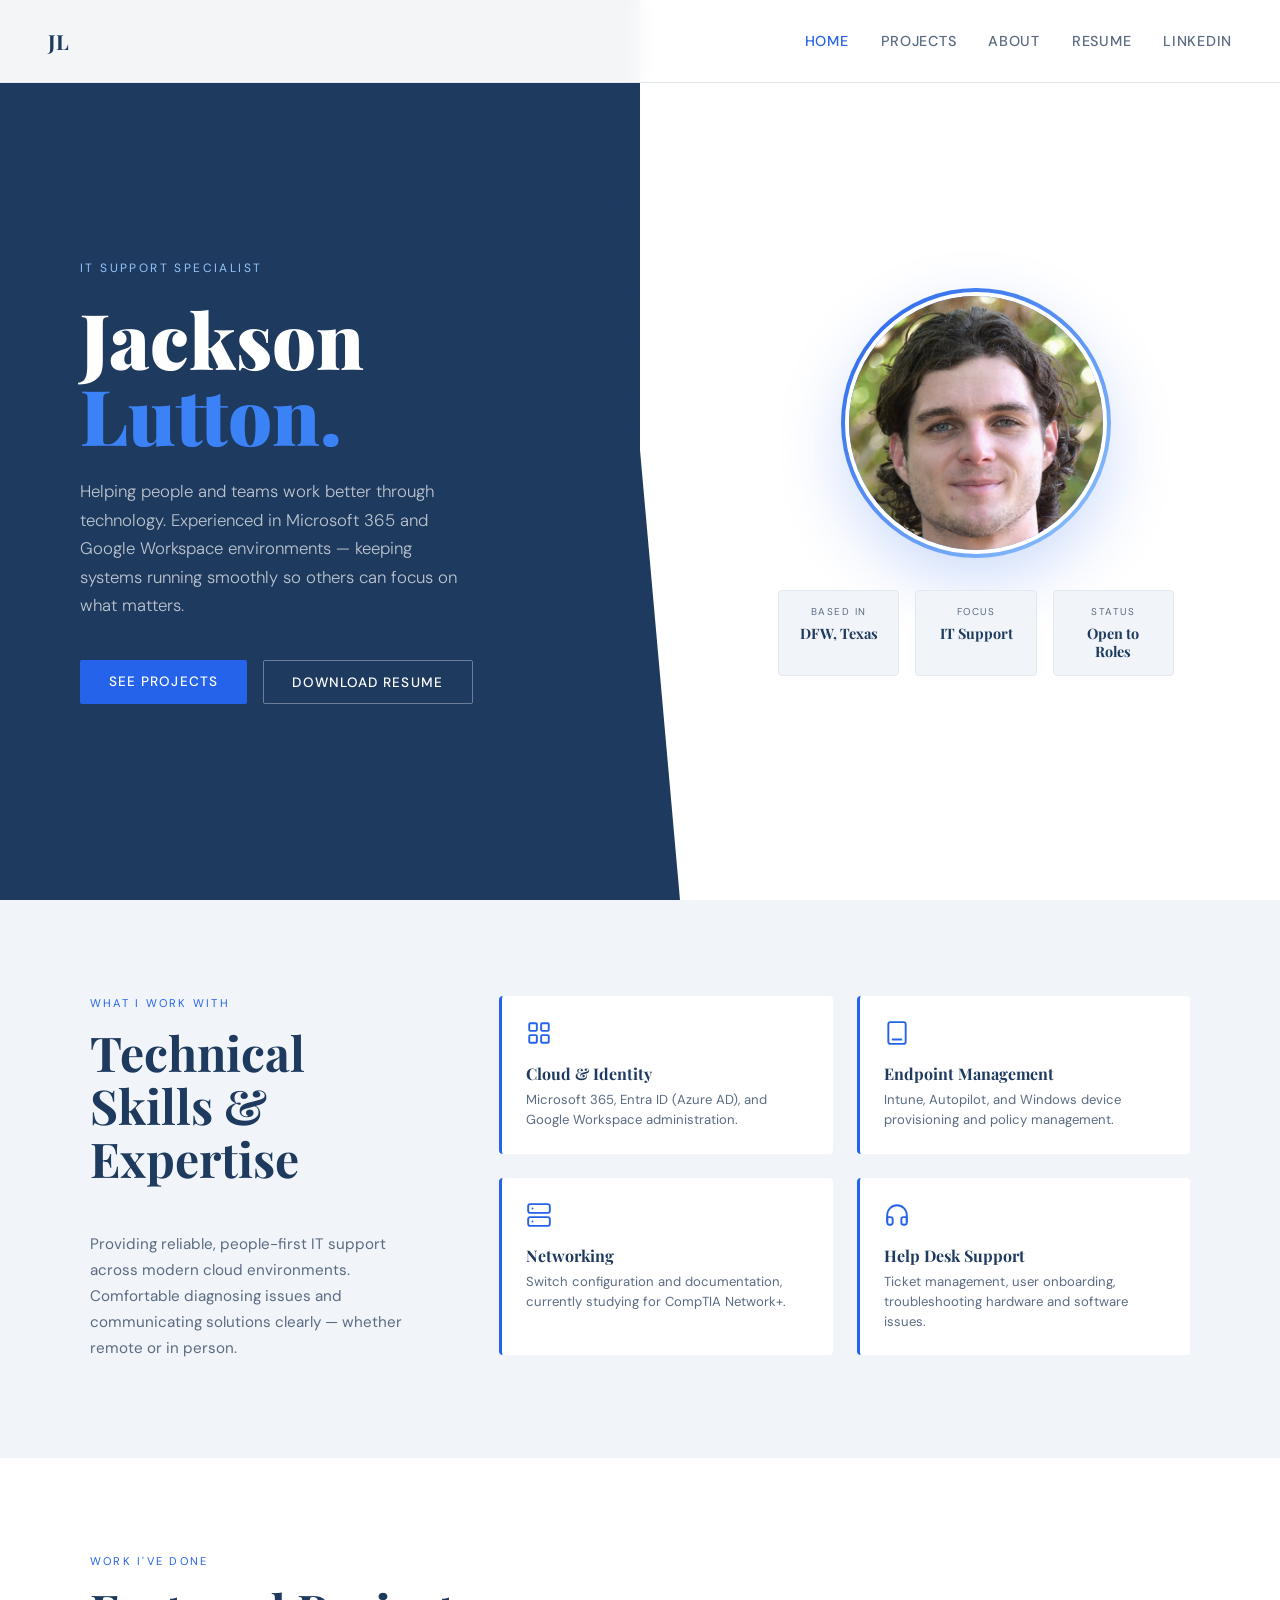
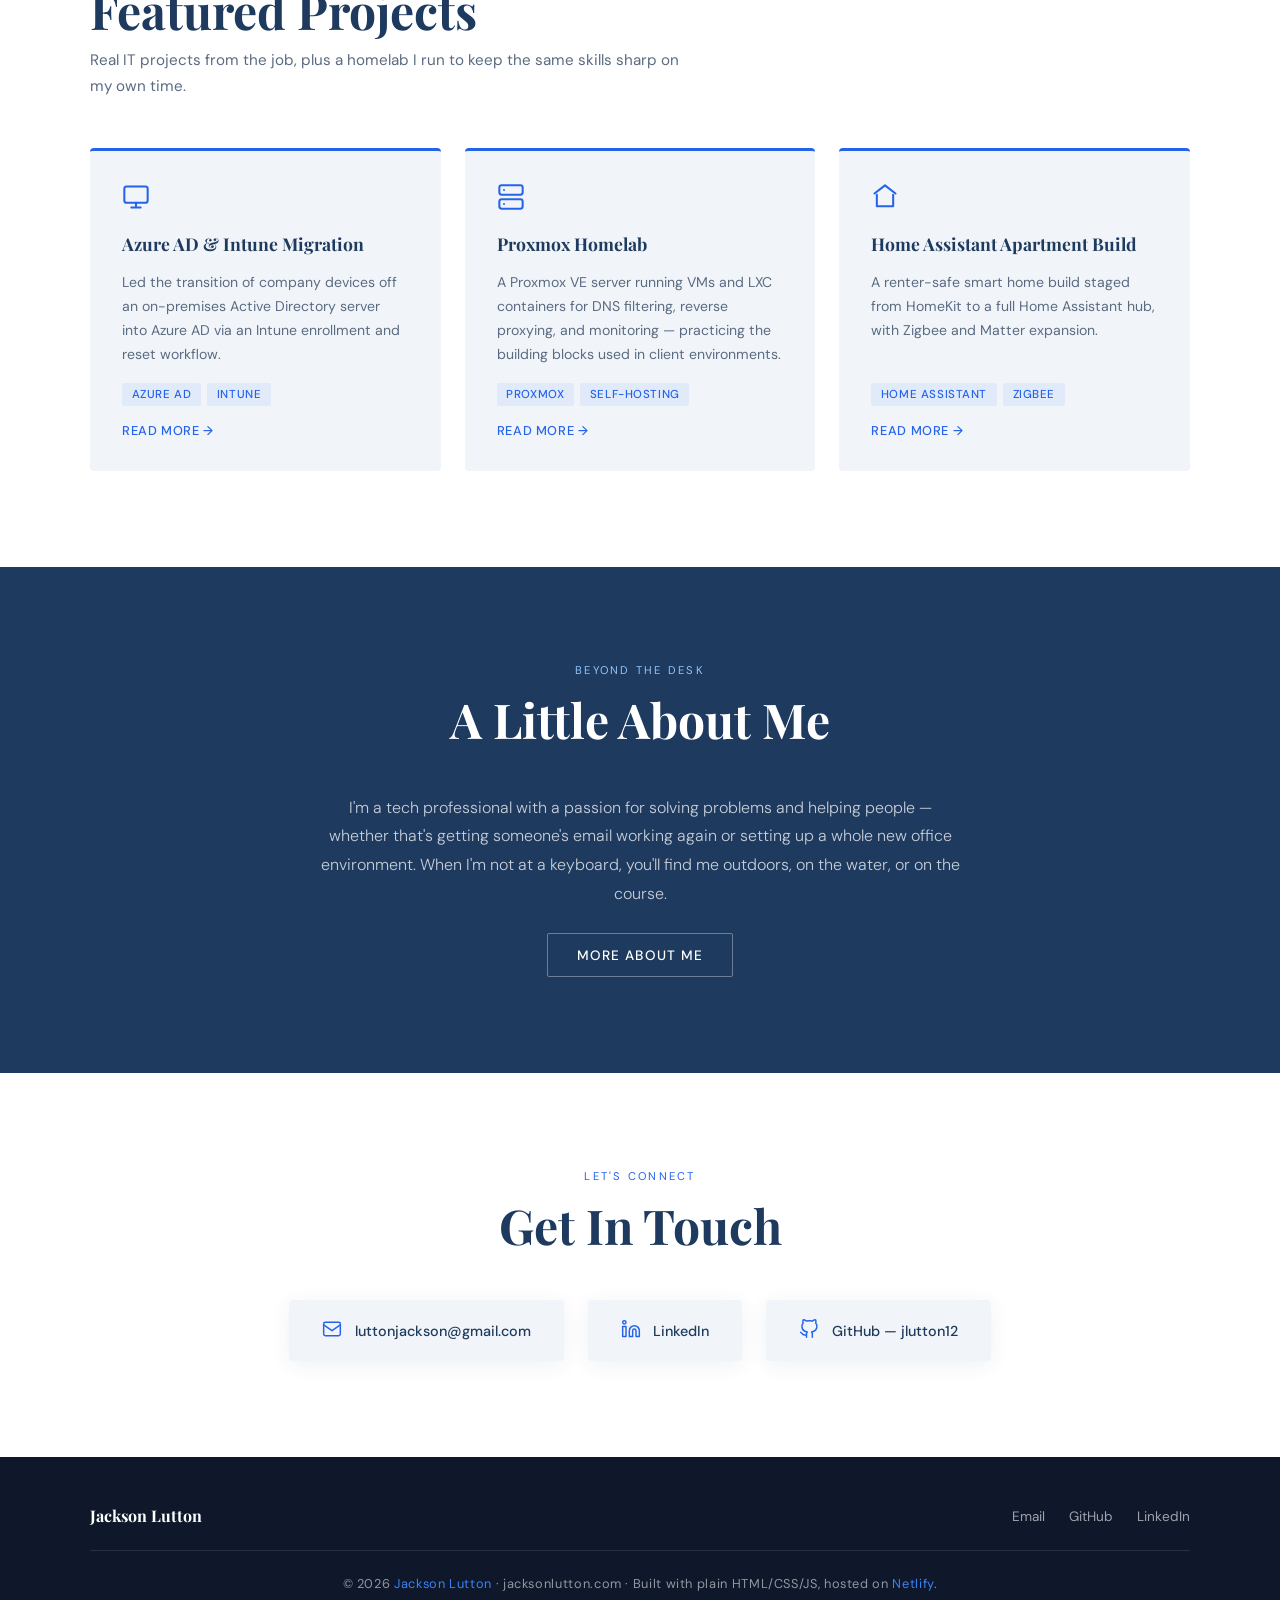
==== commit 56f9ff20: "Restructure into a multi-page portfolio with per-project case studies Split the single-file site int" ====
--- a/index.html
+++ b/index.html
@@ -3,1170 +3,204 @@
 <head>
   <meta charset="UTF-8" />
   <meta name="viewport" content="width=device-width, initial-scale=1.0"/>
-  <title>Jackson Lutton</title>
+  <title>Jackson Lutton — IT Support & Systems Technician</title>
+  <meta name="description" content="Jackson Lutton is an IT support technician in the Dallas–Fort Worth area, working across Microsoft 365, Google Workspace, device management, and networking."/>
+  <link rel="icon" type="image/svg+xml" href="/assets/favicon.svg">
+  <meta property="og:title" content="Jackson Lutton — IT Support & Systems Technician"/>
+  <meta property="og:description" content="IT support technician in the Dallas–Fort Worth area. Microsoft 365, Google Workspace, device management, networking, and a hands-on homelab."/>
+  <meta property="og:type" content="website"/>
   <link href="https://fonts.googleapis.com/css2?family=Playfair+Display:wght@400;700;900&family=DM+Sans:wght@300;400;500&display=swap" rel="stylesheet"/>
-  <style>
-    *, *::before, *::after { box-sizing: border-box; margin: 0; padding: 0; }
-
-    :root {
-      --navy: #1e3a5f;
-      --blue: #2563eb;
-      --blue-light: #3b82f6;
-      --slate: #64748b;
-      --gray: #f1f5f9;
-      --white: #ffffff;
-      --dark: #0f172a;
-      --border: #e2e8f0;
-    }
-
-    html { scroll-behavior: smooth; }
-
-    body {
-      font-family: 'DM Sans', sans-serif;
-      background: var(--gray);
-      color: var(--navy);
-      overflow-x: hidden;
-    }
-
-    /* NAV */
-    nav {
-      position: fixed;
-      top: 0; left: 0; right: 0;
-      z-index: 100;
-      padding: 1.2rem 3rem;
-      display: flex;
-      justify-content: space-between;
-      align-items: center;
-      background: rgba(255,255,255,0.95);
-      backdrop-filter: blur(10px);
-      border-bottom: 1px solid var(--border);
-    }
-
-    .nav-logo {
-      font-family: 'Playfair Display', serif;
-      font-size: 1.3rem;
-      font-weight: 700;
-      color: var(--navy);
-      letter-spacing: 0.02em;
-    }
-
-    .nav-links { display: flex; gap: 2rem; list-style: none; }
-    .nav-links a {
-      text-decoration: none;
-      color: var(--slate);
-      font-size: 0.9rem;
-      font-weight: 500;
-      letter-spacing: 0.05em;
-      text-transform: uppercase;
-      transition: color 0.2s;
-    }
-    .nav-links a:hover { color: var(--blue); }
-
-    /* HERO */
-    .hero {
-      min-height: 100vh;
-      display: grid;
-      grid-template-columns: 1fr 1fr;
-      position: relative;
-      overflow: hidden;
-    }
-
-    .hero-left {
-      background: var(--navy);
-      display: flex;
-      flex-direction: column;
-      justify-content: center;
-      padding: 8rem 4rem 4rem 5rem;
-      position: relative;
-    }
-
-    .hero-left::after {
-      content: '';
-      position: absolute;
-      top: 0; right: -40px;
-      width: 80px; height: 100%;
-      background: var(--navy);
-      clip-path: polygon(0 0, 0% 100%, 100% 100%);
-      z-index: 2;
-    }
-
-    .hero-tag {
-      font-size: 0.75rem;
-      letter-spacing: 0.2em;
-      text-transform: uppercase;
-      color: var(--blue-light);
-      margin-bottom: 1.5rem;
-      opacity: 0;
-      animation: fadeUp 0.8s 0.2s forwards;
-    }
-
-    .hero-name {
-      font-family: 'Playfair Display', serif;
-      font-size: clamp(3rem, 6vw, 5.5rem);
-      font-weight: 900;
-      color: var(--white);
-      line-height: 1;
-      margin-bottom: 1.5rem;
-      opacity: 0;
-      animation: fadeUp 0.8s 0.4s forwards;
-    }
-
-    .hero-name span { color: var(--blue-light); display: block; }
-
-    .hero-desc {
-      font-size: 1.05rem;
-      color: rgba(255,255,255,0.7);
-      line-height: 1.7;
-      max-width: 380px;
-      margin-bottom: 2.5rem;
-      font-weight: 300;
-      opacity: 0;
-      animation: fadeUp 0.8s 0.6s forwards;
-    }
-
-    .hero-cta {
-      display: flex;
-      gap: 1rem;
-      flex-wrap: wrap;
-      opacity: 0;
-      animation: fadeUp 0.8s 0.8s forwards;
-    }
-
-    .btn {
-      padding: 0.8rem 1.8rem;
-      border-radius: 2px;
-      font-size: 0.85rem;
-      font-weight: 500;
-      letter-spacing: 0.08em;
-      text-transform: uppercase;
-      text-decoration: none;
-      transition: all 0.25s;
-      cursor: pointer;
-      border: none;
-      display: inline-block;
-    }
-
-    .btn-primary { background: var(--blue); color: var(--white); }
-    .btn-primary:hover { background: var(--blue-light); transform: translateY(-2px); }
-
-    .btn-outline {
-      background: transparent;
-      color: var(--white);
-      border: 1px solid rgba(255,255,255,0.35);
-    }
-    .btn-outline:hover { border-color: var(--blue-light); color: var(--blue-light); transform: translateY(-2px); }
-
-    /* HERO RIGHT */
-    .hero-right {
-      background: var(--white);
-      display: flex;
-      align-items: center;
-      justify-content: center;
-      padding: 8rem 4rem 4rem 6rem;
-      position: relative;
-    }
-
-    .hero-visual {
-      display: flex;
-      flex-direction: column;
-      align-items: center;
-      gap: 2rem;
-    }
-
-    .photo-ring {
-      width: 270px;
-      height: 270px;
-      border-radius: 50%;
-      padding: 4px;
-      background: linear-gradient(135deg, var(--blue), #93c5fd);
-      box-shadow: 0 24px 64px rgba(37,99,235,0.22);
-      animation: fadeUp 0.9s 0.7s both;
-    }
-
-    .hero-photo {
-      width: 100%;
-      height: 100%;
-      border-radius: 50%;
-      object-fit: cover;
-      object-position: center top;
-      border: 4px solid var(--white);
-      display: block;
-    }
-
-    .hero-info-cards {
-      display: flex;
-      gap: 1rem;
-      animation: fadeUp 0.9s 1s both;
-    }
-
-    .hero-card {
-      background: var(--gray);
-      border-radius: 4px;
-      padding: 0.9rem 1.2rem;
-      border: 1px solid var(--border);
-      flex: 1;
-      text-align: center;
-    }
-
-    .card-label {
-      font-size: 0.62rem;
-      letter-spacing: 0.15em;
-      text-transform: uppercase;
-      color: var(--slate);
-      margin-bottom: 0.35rem;
-    }
-
-    .card-value {
-      font-family: 'Playfair Display', serif;
-      font-size: 0.9rem;
-      font-weight: 700;
-      color: var(--navy);
-      line-height: 1.3;
-    }
-
-    /* SECTION BASE */
-    section { padding: 6rem max(5rem, calc((100% - 1100px) / 2)); }
-
-    .section-label {
-      font-size: 0.7rem;
-      letter-spacing: 0.2em;
-      text-transform: uppercase;
-      color: var(--blue);
-      margin-bottom: 1rem;
-    }
-
-    .section-title {
-      font-family: 'Playfair Display', serif;
-      font-size: clamp(2rem, 4vw, 3rem);
-      font-weight: 700;
-      color: var(--navy);
-      line-height: 1.1;
-      margin-bottom: 3rem;
-    }
-
-    /* SKILLS */
-    .skills-section {
-      background: var(--gray);
-      display: grid;
-      grid-template-columns: 1fr 2fr;
-      gap: 4rem;
-      align-items: start;
-    }
-
-    .skills-grid {
-      display: grid;
-      grid-template-columns: 1fr 1fr;
-      gap: 1.5rem;
-    }
-
-    .skill-card {
-      background: var(--white);
-      border-radius: 4px;
-      padding: 1.5rem;
-      border-left: 3px solid var(--blue);
-      transition: transform 0.2s, box-shadow 0.2s;
-    }
-
-    .skill-card:hover { transform: translateY(-4px); box-shadow: 0 10px 30px rgba(37,99,235,0.1); }
-
-    .skill-icon { margin-bottom: 0.75rem; color: var(--blue); }
-
-    .skill-name {
-      font-family: 'Playfair Display', serif;
-      font-size: 1rem;
-      font-weight: 700;
-      color: var(--navy);
-      margin-bottom: 0.4rem;
-    }
-
-    .skill-desc {
-      font-size: 0.82rem;
-      color: var(--slate);
-      line-height: 1.5;
-    }
-
-    /* ABOUT */
-    .about-section {
-      background: var(--navy);
-      color: var(--white);
-      display: grid;
-      grid-template-columns: 1fr 1.4fr;
-      gap: 4rem;
-      align-items: start;
-    }
-
-    .about-section > * { min-width: 0; }
-
-    .hobbies { overflow: hidden; }
-
-    .about-section .section-title { color: var(--white); }
-    .about-section .section-label { color: var(--blue-light); }
-
-    .about-text {
-      font-size: 1rem;
-      color: rgba(255,255,255,0.75);
-      line-height: 1.8;
-      font-weight: 300;
-    }
-
-    /* HOBBY ACCORDION */
-    .hobbies {
-      display: flex;
-      flex-direction: column;
-      gap: 0.75rem;
-    }
-
-    .hobby {
-      background: rgba(255,255,255,0.05);
-      border: 1px solid rgba(255,255,255,0.08);
-      border-radius: 4px;
-      overflow: hidden;
-      transition: border-color 0.2s;
-    }
-
-    .hobby.open {
-      border-color: rgba(59,130,246,0.4);
-    }
-
-    .hobby-header {
-      display: flex;
-      align-items: center;
-      gap: 1.2rem;
-      padding: 1.2rem 1.5rem;
-      cursor: pointer;
-      user-select: none;
-      transition: background 0.2s;
-    }
-
-    .hobby-header:hover { background: rgba(255,255,255,0.06); }
-
-    .hobby-icon { color: var(--blue-light); flex-shrink: 0; }
-
-    .hobby-text { flex: 1; }
-
-    .hobby-name {
-      font-family: 'Playfair Display', serif;
-      font-size: 1.05rem;
-      font-weight: 700;
-      color: var(--white);
-    }
-
-    .hobby-sub {
-      font-size: 0.8rem;
-      color: rgba(147,197,253,0.85);
-      margin-top: 0.2rem;
-    }
-
-    .hobby-chevron {
-      color: rgba(255,255,255,0.4);
-      flex-shrink: 0;
-      transition: transform 0.3s, color 0.2s;
-    }
-
-    .hobby.open .hobby-chevron {
-      transform: rotate(180deg);
-      color: var(--blue-light);
-    }
-
-    /* PHOTO STRIP (accordion body) */
-    .hobby-photos {
-      max-height: 0;
-      overflow: hidden;
-      transition: max-height 0.4s ease;
-    }
-
-    .hobby.open .hobby-photos {
-      max-height: 220px;
-    }
-
-    .photo-strip {
-      display: flex;
-      gap: 0.6rem;
-      overflow-x: auto;
-      scroll-snap-type: x mandatory;
-      padding: 0 1.5rem 1.2rem;
-      scrollbar-width: thin;
-      scrollbar-color: rgba(255,255,255,0.15) transparent;
-    }
-
-    .photo-strip::-webkit-scrollbar { height: 3px; }
-    .photo-strip::-webkit-scrollbar-track { background: transparent; }
-    .photo-strip::-webkit-scrollbar-thumb { background: rgba(255,255,255,0.2); border-radius: 2px; }
-
-    .photo-strip img {
-      width: 160px;
-      height: 110px;
-      object-fit: cover;
-      border-radius: 3px;
-      flex-shrink: 0;
-      scroll-snap-align: start;
-      cursor: pointer;
-      transition: transform 0.2s, box-shadow 0.2s;
-      display: block;
-    }
-
-    .photo-strip img:hover {
-      transform: scale(1.04);
-      box-shadow: 0 6px 20px rgba(0,0,0,0.4);
-    }
-
-    /* LIGHTBOX */
-    .lightbox {
-      display: none;
-      position: fixed;
-      inset: 0;
-      background: rgba(10,15,30,0.93);
-      z-index: 999;
-      align-items: center;
-      justify-content: center;
-      cursor: zoom-out;
-      backdrop-filter: blur(4px);
-    }
-
-    .lightbox.open { display: flex; }
-
-    .lightbox img {
-      max-width: 90vw;
-      max-height: 88vh;
-      object-fit: contain;
-      border-radius: 4px;
-      box-shadow: 0 32px 80px rgba(0,0,0,0.6);
-      cursor: default;
-      animation: fadeUp 0.2s ease forwards;
-    }
-
-    .lightbox-close {
-      position: absolute;
-      top: 1.5rem; right: 2rem;
-      color: rgba(255,255,255,0.7);
-      font-size: 2rem;
-      cursor: pointer;
-      line-height: 1;
-      transition: color 0.2s;
-      background: none;
-      border: none;
-    }
-    .lightbox-close:hover { color: var(--white); }
-
-    .lightbox-nav {
-      position: absolute;
-      top: 50%;
-      transform: translateY(-50%);
-      background: rgba(255,255,255,0.1);
-      border: none;
-      color: var(--white);
-      font-size: 1.8rem;
-      padding: 0.8rem 1rem;
-      cursor: pointer;
-      border-radius: 2px;
-      transition: background 0.2s;
-      line-height: 1;
-    }
-    .lightbox-nav:hover { background: rgba(255,255,255,0.2); }
-    .lightbox-prev { left: 1.5rem; }
-    .lightbox-next { right: 1.5rem; }
-
-    /* CONTACT */
-    .contact-section {
-      background: var(--white);
-      text-align: center;
-    }
-
-    .contact-section .section-label,
-    .contact-section .section-title { text-align: center; }
-
-    .contact-links {
-      display: flex;
-      justify-content: center;
-      gap: 1.5rem;
-      flex-wrap: wrap;
-      margin-top: 1rem;
-    }
-
-    .contact-card {
-      display: flex;
-      align-items: center;
-      gap: 0.8rem;
-      padding: 1.1rem 2rem;
-      background: var(--gray);
-      border-radius: 4px;
-      text-decoration: none;
-      color: var(--navy);
-      font-weight: 500;
-      font-size: 0.9rem;
-      box-shadow: 0 4px 20px rgba(30,58,95,0.07);
-      transition: all 0.25s;
-      border: 1px solid transparent;
-    }
-
-    .contact-card:hover {
-      border-color: var(--blue);
-      transform: translateY(-3px);
-      box-shadow: 0 10px 30px rgba(37,99,235,0.12);
-    }
-
-    .contact-card-icon { color: var(--blue); flex-shrink: 0; }
-
-    /* FOOTER */
-    footer {
-      background: var(--dark);
-      color: rgba(255,255,255,0.4);
-      text-align: center;
-      padding: 2rem;
-      font-size: 0.8rem;
-      letter-spacing: 0.05em;
-    }
-
-    footer span { color: var(--blue-light); }
-
-    /* ANIMATIONS */
-    @keyframes fadeUp {
-      from { opacity: 0; transform: translateY(20px); }
-      to   { opacity: 1; transform: translateY(0); }
-    }
-
-    /* PROJECTS */
-    .projects-section {
-      background: var(--white);
-    }
-    .projects-section .section-title {
-      margin-bottom: 0.75rem;
-    }
-    .projects-intro {
-      font-size: 0.95rem;
-      color: var(--slate);
-      line-height: 1.7;
-      margin-bottom: 3rem;
-      max-width: 600px;
-    }
-    .projects-grid {
-      display: grid;
-      grid-template-columns: repeat(3, 1fr);
-      gap: 1.5rem;
-    }
-    .project-card {
-      background: var(--gray);
-      border-radius: 4px;
-      padding: 2rem;
-      border-top: 3px solid var(--blue);
-      display: flex;
-      flex-direction: column;
-      gap: 1rem;
-      transition: transform 0.2s, box-shadow 0.2s;
-    }
-    .project-card:hover {
-      transform: translateY(-4px);
-      box-shadow: 0 12px 32px rgba(37,99,235,0.1);
-    }
-    .project-icon {
-      color: var(--blue);
-    }
-    .project-title {
-      font-family: 'Playfair Display', serif;
-      font-size: 1.1rem;
-      font-weight: 700;
-      color: var(--navy);
-    }
-    .project-desc {
-      font-size: 0.88rem;
-      color: var(--slate);
-      line-height: 1.7;
-      flex: 1;
-    }
-    .project-tags {
-      display: flex;
-      flex-wrap: wrap;
-      gap: 0.4rem;
-    }
-    .project-tag {
-      font-size: 0.72rem;
-      font-weight: 500;
-      letter-spacing: 0.05em;
-      text-transform: uppercase;
-      background: rgba(37,99,235,0.08);
-      color: var(--blue);
-      padding: 0.25rem 0.6rem;
-      border-radius: 2px;
-    }
-    @media (max-width: 900px) {
-      .projects-grid { grid-template-columns: 1fr; }
-    }
-
-    /* SCROLL ANIMATIONS */
-    .reveal {
-      opacity: 0;
-      transform: translateY(28px);
-      transition: opacity 0.65s ease, transform 0.65s ease;
-    }
-    .reveal.visible {
-      opacity: 1;
-      transform: translateY(0);
-    }
-    .reveal-delay-1 { transition-delay: 0.1s; }
-    .reveal-delay-2 { transition-delay: 0.2s; }
-    .reveal-delay-3 { transition-delay: 0.3s; }
-
-    /* CONTACT FORM */
-    .contact-layout {
-      display: flex;
-      flex-direction: column;
-      align-items: center;
-      gap: 2.5rem;
-      margin-top: 2rem;
-      max-width: 640px;
-      margin-left: auto;
-      margin-right: auto;
-    }
-    .contact-info {
-      display: grid;
-      grid-template-columns: 1fr 1fr;
-      gap: 1rem;
-      width: 100%;
-    }
-    .contact-info .contact-card {
-      justify-content: center;
-    }
-    .contact-form {
-      display: flex;
-      flex-direction: column;
-      gap: 1.2rem;
-      width: 100%;
-    }
-    .form-group { display: flex; flex-direction: column; gap: 0.4rem; }
-    .form-group label {
-      font-size: 0.78rem;
-      font-weight: 500;
-      letter-spacing: 0.08em;
-      text-transform: uppercase;
-      color: var(--slate);
-    }
-    .form-group input,
-    .form-group textarea {
-      padding: 0.85rem 1rem;
-      border: 1px solid var(--border);
-      border-radius: 4px;
-      font-family: 'DM Sans', sans-serif;
-      font-size: 0.95rem;
-      color: var(--navy);
-      background: var(--gray);
-      transition: border-color 0.2s, box-shadow 0.2s;
-      outline: none;
-      resize: none;
-    }
-    .form-group input:focus,
-    .form-group textarea:focus {
-      border-color: var(--blue);
-      box-shadow: 0 0 0 3px rgba(37,99,235,0.1);
-    }
-    .form-submit {
-      align-self: center;
-      min-width: 200px;
-      text-align: center;
-    }
-    .form-success {
-      display: none;
-      color: #16a34a;
-      font-size: 0.9rem;
-      font-weight: 500;
-      padding: 0.75rem 1rem;
-      background: #f0fdf4;
-      border-radius: 4px;
-      border: 1px solid #bbf7d0;
-      text-align: center;
-    }
-    @media (max-width: 600px) {
-      .contact-info { flex-direction: column; }
-      .contact-info .contact-card { min-width: unset; }
-    }
-
-    @media (max-width: 700px) {
-      .nav-hamburger { display: flex; }
-      nav { position: relative; }
-      .nav-links {
-        display: none;
-        position: absolute;
-        top: 100%;
-        left: 0;
-        right: 0;
-        flex-direction: column;
-        background: var(--white);
-        padding: 1.25rem 1.5rem;
-        border-top: 1px solid #e5e7eb;
-        gap: 1rem;
-        box-shadow: 0 8px 16px rgba(0,0,0,0.06);
-      }
-      .nav-links.open { display: flex; }
-      .skills-grid { grid-template-columns: 1fr; }
-      .hero-info-cards { flex-direction: column; align-items: stretch; }
-      .hero-card { min-width: 0; width: 100%; }
-    }
-
-    /* HAMBURGER MENU */
-    .nav-hamburger {
-      display: none;
-      flex-direction: column;
-      gap: 5px;
-      cursor: pointer;
-      padding: 4px;
-      background: none;
-      border: none;
-    }
-    .nav-hamburger span {
-      display: block;
-      width: 24px;
-      height: 2px;
-      background: var(--navy);
-      border-radius: 2px;
-      transition: all 0.3s ease;
-    }
-    .nav-hamburger.open span:nth-child(1) { transform: translateY(7px) rotate(45deg); }
-    .nav-hamburger.open span:nth-child(2) { opacity: 0; }
-    .nav-hamburger.open span:nth-child(3) { transform: translateY(-7px) rotate(-45deg); }
-
-    /* RESPONSIVE */
-    @media (max-width: 900px) {
-      .hero { grid-template-columns: 1fr; }
-      .hero-left { padding: 8rem 2rem 3rem; }
-      .hero-left::after { display: none; }
-      .hero-right {
-        display: flex;
-        padding: 2rem 2rem 4rem;
-        background: var(--navy);
-        justify-content: center;
-      }
-      .hero-visual { align-items: center; }
-      .photo-ring { width: 180px; height: 180px; }
-      .hero-info-cards { justify-content: center; }
-      .hero-card { min-width: 90px; }
-      .skills-section { grid-template-columns: 1fr; padding: 4rem 2rem; }
-      .about-section { grid-template-columns: 1fr; padding: 4rem 2rem; gap: 2.5rem; }
-      section { padding: 4rem 2rem; }
-      nav { padding: 1rem 1.5rem; }
-      .nav-links { gap: 1.2rem; }
-    }
-  </style>
+  <link rel="stylesheet" href="/css/styles.css">
 </head>
 <body>
-
-  <nav>
-    <div class="nav-logo">JL</div>
-    <button id="nav-hamburger" class="nav-hamburger" aria-label="Toggle menu" aria-expanded="false">
-      <span></span><span></span><span></span>
-    </button>
-    <ul class="nav-links">
-      <li><a href="#projects">Projects</a></li>
-        <li><a href="#skills">Skills</a></li>
-      <li><a href="#about">About</a></li>
-      <li><a href="#contact">Contact</a></li>
-    </ul>
+  <a href="#main" class="skip-link">Skip to content</a>
+
+  <nav class="site-nav">
+    <div class="nav-inner">
+      <a href="/index.html" class="nav-logo">JL</a>
+      <button class="nav-toggle" id="nav-toggle" aria-label="Toggle navigation" aria-expanded="false">
+        <span></span><span></span><span></span>
+      </button>
+      <ul class="nav-links" id="nav-links">
+        <li><a href="/index.html">Home</a></li>
+        <li><a href="/projects/index.html">Projects</a></li>
+        <li><a href="/about.html">About</a></li>
+        <li><a href="/assets/resume/Lutton-Resume.pdf" download>Resume</a></li>
+        <li><a href="https://www.linkedin.com/in/jackson-lutton" target="_blank" rel="noopener">LinkedIn</a></li>
+      </ul>
+    </div>
   </nav>
 
-  <!-- HERO -->
-  <section class="hero">
-    <div class="hero-left">
-      <p class="hero-tag">IT Support Specialist</p>
-      <h1 class="hero-name">Jackson<span>Lutton.</span></h1>
-      <p class="hero-desc">Helping people and teams work better through technology. Experienced in Google Workspace and Microsoft environments — keeping systems running smoothly so others can focus on what matters.</p>
-      <div class="hero-cta">
-        <a href="#contact" class="btn btn-primary">Get in Touch</a>
-        <a href="assets/resume/Lutton-Resume.pdf" download class="btn btn-outline">Download Resume</a>
-        <a href="https://www.linkedin.com/in/jackson-lutton" target="_blank" class="btn btn-outline">LinkedIn</a>
-      </div>
-    </div>
-    <div class="hero-right">
-      <div class="hero-visual">
-        <div class="photo-ring">
-          <img src="assets/images/pfp.JPG" alt="Jackson Lutton" class="hero-photo">
-        </div>
-        <div class="hero-info-cards">
-          <div class="hero-card">
-            <div class="card-label">Based In</div>
-            <div class="card-value">Dallas, TX</div>
-          </div>
-          <div class="hero-card">
-            <div class="card-label">Focus</div>
-            <div class="card-value">IT Support</div>
-          </div>
-          <div class="hero-card">
-            <div class="card-label">Status</div>
-            <div class="card-value">Currently Employed</div>
-          </div>
-        </div>
-      </div>
-    </div>
-  </section>
-
-  <!-- PROJECTS -->
-  <section id="projects" class="projects-section">
-    <p class="section-label reveal">Work I've Done</p>
-    <h2 class="section-title reveal reveal-delay-1">Projects & Initiatives</h2>
-    <p class="projects-intro reveal reveal-delay-2">A few examples of real IT projects I've led or contributed to — from infrastructure migrations to user training and everything in between.</p>
-    <div class="projects-grid">
-
-      <div class="project-card reveal reveal-delay-1">
-        <div class="project-icon">
-          <svg width="28" height="28" viewBox="0 0 24 24" fill="none" stroke="currentColor" stroke-width="1.75" stroke-linecap="round" stroke-linejoin="round"><rect x="2" y="3" width="20" height="14" rx="2"/><path d="M8 21h8M12 17v4"/></svg>
-        </div>
-        <div class="project-title">Azure AD & Intune Migration</div>
-        <div class="project-desc">Led the transition of company devices off an on-premises Active Directory server into Azure AD via an Intune enrollment and reset workflow. Coordinated the process to minimize downtime and ensured all devices were properly enrolled and policy-compliant post-migration.</div>
-        <div class="project-tags">
-          <span class="project-tag">Azure AD</span>
-          <span class="project-tag">Intune</span>
-          <span class="project-tag">Microsoft 365</span>
-          <span class="project-tag">Device Management</span>
-        </div>
-      </div>
-
-      <div class="project-card reveal reveal-delay-2">
-        <div class="project-icon">
-          <svg width="28" height="28" viewBox="0 0 24 24" fill="none" stroke="currentColor" stroke-width="1.75" stroke-linecap="round" stroke-linejoin="round"><rect x="2" y="2" width="20" height="8" rx="2"/><rect x="2" y="14" width="20" height="8" rx="2"/><line x1="6" y1="6" x2="6.01" y2="6"/><line x1="6" y1="18" x2="6.01" y2="18"/></svg>
-        </div>
-        <div class="project-title">Network Switch Replacement</div>
-        <div class="project-desc">Managed a full network switch replacement, beginning with thoroughly documenting the existing switch configuration. Configured the new hardware to mirror the original setup, ensuring a seamless cutover with no disruption to network services.</div>
-        <div class="project-tags">
-          <span class="project-tag">Networking</span>
-          <span class="project-tag">Infrastructure</span>
-          <span class="project-tag">Documentation</span>
-        </div>
-      </div>
-
-      <div class="project-card reveal reveal-delay-3">
-        <div class="project-icon">
-          <svg width="28" height="28" viewBox="0 0 24 24" fill="none" stroke="currentColor" stroke-width="1.75" stroke-linecap="round" stroke-linejoin="round"><polyline points="6 9 6 2 18 2 18 9"/><path d="M6 18H4a2 2 0 0 1-2-2v-5a2 2 0 0 1 2-2h16a2 2 0 0 1 2 2v5a2 2 0 0 1-2 2h-2"/><rect x="6" y="14" width="12" height="8"/></svg>
-        </div>
-        <div class="project-title">Uniflow Cloud Print Migration</div>
-        <div class="project-desc">Migrated the organization to a Uniflow Cloud print server, handling the full rollout from software installation and configuration to hands-on user training. Ensured all staff were comfortable with the new system before go-live.</div>
-        <div class="project-tags">
-          <span class="project-tag">Uniflow</span>
-          <span class="project-tag">Print Management</span>
-          <span class="project-tag">User Training</span>
-          <span class="project-tag">Cloud</span>
-        </div>
-      </div>
-
-    </div>
-  </section>
-
-  <!-- SKILLS -->
-  <section id="skills" class="skills-section">
-    <div>
-      <p class="section-label reveal">What I Do</p>
-      <h2 class="section-title reveal reveal-delay-1">Technical Skills & Expertise</h2>
-      <p style="font-size:0.95rem; color:var(--slate); line-height:1.7;">Providing reliable, people-first IT support across modern cloud environments. Comfortable diagnosing issues and communicating solutions clearly — whether remote or in person.</p>
-    </div>
-    <div class="skills-grid">
-      <div class="skill-card reveal reveal-delay-1">
-        <div class="skill-icon">
-          <svg width="26" height="26" viewBox="0 0 24 24" fill="none" stroke="currentColor" stroke-width="1.75" stroke-linecap="round" stroke-linejoin="round"><rect x="3" y="3" width="7" height="7" rx="1"/><rect x="14" y="3" width="7" height="7" rx="1"/><rect x="3" y="14" width="7" height="7" rx="1"/><rect x="14" y="14" width="7" height="7" rx="1"/></svg>
-        </div>
-        <div class="skill-name">Microsoft 365</div>
-        <div class="skill-desc">Outlook, Teams, SharePoint, OneDrive, Azure AD, and Intune device management.</div>
-      </div>
-      <div class="skill-card reveal reveal-delay-2">
-        <div class="skill-icon">
-          <svg width="26" height="26" viewBox="0 0 24 24" fill="none" stroke="currentColor" stroke-width="1.75" stroke-linecap="round" stroke-linejoin="round"><path d="M18 10h-1.26A8 8 0 1 0 9 20h9a5 5 0 0 0 0-10z"/></svg>
-        </div>
-        <div class="skill-name">Google Workspace</div>
-        <div class="skill-desc">Gmail, Drive, Meet, Admin Console, Chromebook management and provisioning.</div>
-      </div>
-      <div class="skill-card reveal reveal-delay-3">
-        <div class="skill-icon">
-          <svg width="26" height="26" viewBox="0 0 24 24" fill="none" stroke="currentColor" stroke-width="1.75" stroke-linecap="round" stroke-linejoin="round"><path d="M3 18v-6a9 9 0 0 1 18 0v6"/><path d="M21 19a2 2 0 0 1-2 2h-1a2 2 0 0 1-2-2v-3a2 2 0 0 1 2-2h3z"/><path d="M3 19a2 2 0 0 0 2 2h1a2 2 0 0 0 2-2v-3a2 2 0 0 0-2-2H3z"/></svg>
-        </div>
-        <div class="skill-name">Help Desk Support</div>
-        <div class="skill-desc">Ticket management, user onboarding, troubleshooting hardware and software issues.</div>
-      </div>
-      <div class="skill-card reveal reveal-delay-4">
-        <div class="skill-icon">
-          <svg width="26" height="26" viewBox="0 0 24 24" fill="none" stroke="currentColor" stroke-width="1.75" stroke-linecap="round" stroke-linejoin="round"><path d="M12 22s8-4 8-10V5l-8-3-8 3v7c0 6 8 10 8 10z"/></svg>
-        </div>
-        <div class="skill-name">IT Security</div>
-        <div class="skill-desc">Password policies, MFA setup, phishing awareness and access management.</div>
-      </div>
-    </div>
-  </section>
-
-  <!-- ABOUT -->
-  <section id="about" class="about-section">
-    <div>
-      <p class="section-label reveal">Beyond the Desk</p>
-      <h2 class="section-title reveal reveal-delay-1">A Little About Me</h2>
-      <p class="about-text reveal">I'm a tech professional with a passion for solving problems and helping people — whether that's getting someone's email working again or setting up a whole new office environment. When I'm not at a keyboard, you'll find me outdoors, on the water, or on the course.</p>
-      <br/>
-      <p class="about-text reveal">I believe good IT support is as much about communication as it is about technical knowledge. My goal is always to leave people feeling confident and taken care of.</p>
-    </div>
-
-    <div class="hobbies">
-
-      <!-- FISHING -->
-      <div class="hobby" id="hobby-fishing">
-        <div class="hobby-header" onclick="toggleHobby('hobby-fishing')">
-          <div class="hobby-icon">
-            <svg width="26" height="26" viewBox="0 0 24 24" fill="none" stroke="currentColor" stroke-width="1.75" stroke-linecap="round" stroke-linejoin="round"><path d="M18 2l4 4-9.5 9.5"/><path d="M14.5 5.5l4 4"/><path d="M3 22c3-3 4.5-6.5 4-10"/><path d="M7 12c-1 2.5-1 5.5 0 8"/></svg>
-          </div>
-          <div class="hobby-text">
-            <div class="hobby-name">Fishing</div>
-            <div class="hobby-sub">Any chance I get — lakes, rivers, wherever the fish are biting</div>
-          </div>
-          <div class="hobby-chevron">
-            <svg width="18" height="18" viewBox="0 0 24 24" fill="none" stroke="currentColor" stroke-width="2" stroke-linecap="round" stroke-linejoin="round"><polyline points="6 9 12 15 18 9"/></svg>
-          </div>
-        </div>
-        <div class="hobby-photos">
-          <div class="photo-strip" data-category="fishing">
-            <img src="assets/images/fishing/fishing1.jpeg" alt="Fishing" loading="lazy">
-            <img src="assets/images/fishing/fishing2.jpg"  alt="Fishing" loading="lazy">
-            <img src="assets/images/fishing/fishing3.jpeg" alt="Fishing" loading="lazy">
-            <img src="assets/images/fishing/fishing4.jpeg" alt="Fishing" loading="lazy">
-            <img src="assets/images/fishing/fishing5.JPG"  alt="Fishing" loading="lazy">
-            <img src="assets/images/fishing/fishing6.jpeg" alt="Fishing" loading="lazy">
-          </div>
-        </div>
-      </div>
-
-      <!-- GOLF -->
-      <div class="hobby" id="hobby-golf">
-        <div class="hobby-header" onclick="toggleHobby('hobby-golf')">
-          <div class="hobby-icon">
-            <svg width="26" height="26" viewBox="0 0 24 24" fill="none" stroke="currentColor" stroke-width="1.75" stroke-linecap="round" stroke-linejoin="round"><circle cx="12" cy="8" r="3"/><path d="M4 20c0-4 3.6-7 8-7s8 3 8 7"/><path d="M18 20h4"/><path d="M20 18v4"/></svg>
-          </div>
-          <div class="hobby-text">
-            <div class="hobby-name">Golf</div>
-            <div class="hobby-sub">Always working on the short game</div>
-          </div>
-          <div class="hobby-chevron">
-            <svg width="18" height="18" viewBox="0 0 24 24" fill="none" stroke="currentColor" stroke-width="2" stroke-linecap="round" stroke-linejoin="round"><polyline points="6 9 12 15 18 9"/></svg>
-          </div>
-        </div>
-        <div class="hobby-photos">
-          <div class="photo-strip" data-category="golf">
-            <img src="assets/images/golf/golf1.jpeg" alt="Golf" loading="lazy">
-            <img src="assets/images/golf/golf2.jpeg" alt="Golf" loading="lazy">
-            <img src="assets/images/golf/golf3.JPG"  alt="Golf" loading="lazy">
-            <img src="assets/images/golf/golf4.jpeg" alt="Golf" loading="lazy">
-            <img src="assets/images/golf/golf5.jpeg" alt="Golf" loading="lazy">
-            <img src="assets/images/golf/golf6.JPG"  alt="Golf" loading="lazy">
-          </div>
-        </div>
-      </div>
-
-      <!-- OUTDOORS -->
-      <div class="hobby" id="hobby-outdoors">
-        <div class="hobby-header" onclick="toggleHobby('hobby-outdoors')">
-          <div class="hobby-icon">
-            <svg width="26" height="26" viewBox="0 0 24 24" fill="none" stroke="currentColor" stroke-width="1.75" stroke-linecap="round" stroke-linejoin="round"><path d="M3 17l4-8 4 5 3-3 4 6"/><path d="M3 21h18"/></svg>
-          </div>
-          <div class="hobby-text">
-            <div class="hobby-name">The Outdoors</div>
-            <div class="hobby-sub">Hiking, camping, and time in nature — a hard reset from screen life</div>
-          </div>
-          <div class="hobby-chevron">
-            <svg width="18" height="18" viewBox="0 0 24 24" fill="none" stroke="currentColor" stroke-width="2" stroke-linecap="round" stroke-linejoin="round"><polyline points="6 9 12 15 18 9"/></svg>
-          </div>
-        </div>
-        <div class="hobby-photos">
-          <div class="photo-strip" data-category="outdoors">
-            <img src="assets/images/outdoors/outdoor1.jpeg" alt="Outdoors" loading="lazy">
-            <img src="assets/images/outdoors/outdoor2.jpeg" alt="Outdoors" loading="lazy">
-            <img src="assets/images/outdoors/outdoor3.jpeg" alt="Outdoors" loading="lazy">
-            <img src="assets/images/outdoors/outdoor4.jpeg" alt="Outdoors" loading="lazy">
-            <img src="assets/images/outdoors/outdoor5.jpeg" alt="Outdoors" loading="lazy">
-          </div>
-        </div>
-      </div>
-
-    </div>
-  </section>
-
-  <!-- LIGHTBOX -->
-  <div class="lightbox" id="lightbox">
-    <button class="lightbox-close" id="lb-close">&times;</button>
-    <button class="lightbox-nav lightbox-prev" id="lb-prev">&#8249;</button>
-    <img id="lb-img" src="" alt="Photo">
-    <button class="lightbox-nav lightbox-next" id="lb-next">&#8250;</button>
-  </div>
-
-  <!-- CONTACT -->
-  <section id="contact" class="contact-section">
-    <p class="section-label reveal">Let's Connect</p>
-    <h2 class="section-title reveal reveal-delay-1">Get In Touch</h2>
-    <div class="contact-layout">
-      <div class="contact-info reveal reveal-delay-2">
+  <main id="main">
+    <!-- HERO -->
+    <section class="hero">
+      <div class="hero-left">
+        <p class="hero-tag">IT Support Specialist</p>
+        <h1 class="hero-name">Jackson<span>Lutton.</span></h1>
+        <p class="hero-desc">Helping people and teams work better through technology. Experienced in Microsoft 365 and Google Workspace environments — keeping systems running smoothly so others can focus on what matters.</p>
+        <div class="hero-cta">
+          <a href="/projects/index.html" class="btn btn-primary">See Projects</a>
+          <a href="/assets/resume/Lutton-Resume.pdf" download class="btn btn-outline">Download Resume</a>
+        </div>
+      </div>
+      <div class="hero-right">
+        <div class="hero-visual">
+          <div class="photo-ring">
+            <img src="/assets/images/pfp.JPG" alt="Jackson Lutton" class="hero-photo">
+          </div>
+          <div class="hero-info-cards">
+            <div class="hero-card">
+              <div class="card-label">Based In</div>
+              <div class="card-value">DFW, Texas</div>
+            </div>
+            <div class="hero-card">
+              <div class="card-label">Focus</div>
+              <div class="card-value">IT Support</div>
+            </div>
+            <div class="hero-card">
+              <div class="card-label">Status</div>
+              <div class="card-value">Open to Roles</div>
+            </div>
+          </div>
+        </div>
+      </div>
+    </section>
+
+    <!-- WHAT I WORK WITH -->
+    <section id="skills" class="skills-section">
+      <div>
+        <p class="section-label">What I Work With</p>
+        <h2 class="section-title">Technical Skills & Expertise</h2>
+        <p style="font-size:0.95rem; color:var(--slate); line-height:1.7;">Providing reliable, people-first IT support across modern cloud environments. Comfortable diagnosing issues and communicating solutions clearly — whether remote or in person.</p>
+      </div>
+      <div class="skills-grid">
+        <div class="skill-card">
+          <div class="skill-icon">
+            <svg width="26" height="26" viewBox="0 0 24 24" fill="none" stroke="currentColor" stroke-width="1.75" stroke-linecap="round" stroke-linejoin="round"><rect x="3" y="3" width="7" height="7" rx="1"/><rect x="14" y="3" width="7" height="7" rx="1"/><rect x="3" y="14" width="7" height="7" rx="1"/><rect x="14" y="14" width="7" height="7" rx="1"/></svg>
+          </div>
+          <div class="skill-name">Cloud & Identity</div>
+          <div class="skill-desc">Microsoft 365, Entra ID (Azure AD), and Google Workspace administration.</div>
+        </div>
+        <div class="skill-card">
+          <div class="skill-icon">
+            <svg width="26" height="26" viewBox="0 0 24 24" fill="none" stroke="currentColor" stroke-width="1.75" stroke-linecap="round" stroke-linejoin="round"><rect x="4" y="2" width="16" height="20" rx="2"/><line x1="8" y1="18" x2="16" y2="18"/></svg>
+          </div>
+          <div class="skill-name">Endpoint Management</div>
+          <div class="skill-desc">Intune, Autopilot, and Windows device provisioning and policy management.</div>
+        </div>
+        <div class="skill-card">
+          <div class="skill-icon">
+            <svg width="26" height="26" viewBox="0 0 24 24" fill="none" stroke="currentColor" stroke-width="1.75" stroke-linecap="round" stroke-linejoin="round"><rect x="2" y="2" width="20" height="8" rx="2"/><rect x="2" y="14" width="20" height="8" rx="2"/><line x1="6" y1="6" x2="6.01" y2="6"/><line x1="6" y1="18" x2="6.01" y2="18"/></svg>
+          </div>
+          <div class="skill-name">Networking</div>
+          <div class="skill-desc">Switch configuration and documentation, currently studying for CompTIA Network+.</div>
+        </div>
+        <div class="skill-card">
+          <div class="skill-icon">
+            <svg width="26" height="26" viewBox="0 0 24 24" fill="none" stroke="currentColor" stroke-width="1.75" stroke-linecap="round" stroke-linejoin="round"><path d="M3 18v-6a9 9 0 0 1 18 0v6"/><path d="M21 19a2 2 0 0 1-2 2h-1a2 2 0 0 1-2-2v-3a2 2 0 0 1 2-2h3z"/><path d="M3 19a2 2 0 0 0 2 2h1a2 2 0 0 0 2-2v-3a2 2 0 0 0-2-2H3z"/></svg>
+          </div>
+          <div class="skill-name">Help Desk Support</div>
+          <div class="skill-desc">Ticket management, user onboarding, troubleshooting hardware and software issues.</div>
+        </div>
+      </div>
+    </section>
+
+    <!-- FEATURED PROJECTS -->
+    <section id="projects" class="projects-section">
+      <p class="section-label">Work I've Done</p>
+      <h2 class="section-title">Featured Projects</h2>
+      <p class="projects-intro">Real IT projects from the job, plus a homelab I run to keep the same skills sharp on my own time.</p>
+      <div class="projects-grid">
+
+        <a href="/projects/azure-intune-migration.html" class="project-card">
+          <div class="project-icon">
+            <svg width="28" height="28" viewBox="0 0 24 24" fill="none" stroke="currentColor" stroke-width="1.75" stroke-linecap="round" stroke-linejoin="round"><rect x="2" y="3" width="20" height="14" rx="2"/><path d="M8 21h8M12 17v4"/></svg>
+          </div>
+          <div class="project-title">Azure AD & Intune Migration</div>
+          <div class="project-desc">Led the transition of company devices off an on-premises Active Directory server into Azure AD via an Intune enrollment and reset workflow.</div>
+          <div class="project-tags">
+            <span class="project-tag">Azure AD</span>
+            <span class="project-tag">Intune</span>
+          </div>
+          <span class="project-read-more">Read more &rarr;</span>
+        </a>
+
+        <a href="/projects/homelab.html" class="project-card">
+          <div class="project-icon">
+            <svg width="28" height="28" viewBox="0 0 24 24" fill="none" stroke="currentColor" stroke-width="1.75" stroke-linecap="round" stroke-linejoin="round"><rect x="2" y="2" width="20" height="8" rx="2"/><rect x="2" y="14" width="20" height="8" rx="2"/><line x1="6" y1="6" x2="6.01" y2="6"/><line x1="6" y1="18" x2="6.01" y2="18"/></svg>
+          </div>
+          <div class="project-title">Proxmox Homelab</div>
+          <div class="project-desc">A Proxmox VE server running VMs and LXC containers for DNS filtering, reverse proxying, and monitoring — practicing the building blocks used in client environments.</div>
+          <div class="project-tags">
+            <span class="project-tag">Proxmox</span>
+            <span class="project-tag">Self-hosting</span>
+          </div>
+          <span class="project-read-more">Read more &rarr;</span>
+        </a>
+
+        <a href="/projects/home-assistant.html" class="project-card">
+          <div class="project-icon">
+            <svg width="28" height="28" viewBox="0 0 24 24" fill="none" stroke="currentColor" stroke-width="1.75" stroke-linecap="round" stroke-linejoin="round"><path d="M3 9l9-7 9 7"/><path d="M5 10v10h14V10"/></svg>
+          </div>
+          <div class="project-title">Home Assistant Apartment Build</div>
+          <div class="project-desc">A renter-safe smart home build staged from HomeKit to a full Home Assistant hub, with Zigbee and Matter expansion.</div>
+          <div class="project-tags">
+            <span class="project-tag">Home Assistant</span>
+            <span class="project-tag">Zigbee</span>
+          </div>
+          <span class="project-read-more">Read more &rarr;</span>
+        </a>
+
+      </div>
+    </section>
+
+    <!-- ABOUT TEASER -->
+    <section class="about-section" style="grid-template-columns: 1fr; text-align: center;">
+      <div>
+        <p class="section-label">Beyond the Desk</p>
+        <h2 class="section-title">A Little About Me</h2>
+        <p class="about-text" style="max-width: 640px; margin-left: auto; margin-right: auto;">I'm a tech professional with a passion for solving problems and helping people — whether that's getting someone's email working again or setting up a whole new office environment. When I'm not at a keyboard, you'll find me outdoors, on the water, or on the course.</p>
+        <div style="margin-top: 1.5rem;">
+          <a href="/about.html" class="btn btn-outline">More About Me</a>
+        </div>
+      </div>
+    </section>
+
+    <!-- CONTACT -->
+    <section id="contact" class="contact-section">
+      <p class="section-label">Let's Connect</p>
+      <h2 class="section-title">Get In Touch</h2>
+      <div class="contact-links">
         <a class="contact-card" href="mailto:luttonjackson@gmail.com">
           <span class="contact-card-icon"><svg width="20" height="20" viewBox="0 0 24 24" fill="none" stroke="currentColor" stroke-width="1.75" stroke-linecap="round" stroke-linejoin="round"><rect x="2" y="4" width="20" height="16" rx="2"/><path d="m22 7-10 7L2 7"/></svg></span>
           luttonjackson@gmail.com
         </a>
-        <a class="contact-card" href="tel:4695312963">
-          <span class="contact-card-icon"><svg width="20" height="20" viewBox="0 0 24 24" fill="none" stroke="currentColor" stroke-width="1.75" stroke-linecap="round" stroke-linejoin="round"><path d="M22 16.92v3a2 2 0 0 1-2.18 2 19.79 19.79 0 0 1-8.63-3.07A19.5 19.5 0 0 1 4.69 12 19.79 19.79 0 0 1 1.65 3.47 2 2 0 0 1 3.62 1.27h3a2 2 0 0 1 2 1.72c.127.96.361 1.903.7 2.81a2 2 0 0 1-.45 2.11L7.91 8.83a16 16 0 0 0 6.29 6.29l1.62-1.62a2 2 0 0 1 2.11-.45c.907.339 1.85.573 2.81.7A2 2 0 0 1 22 16.92z"/></svg></span>
-          469-531-2963
-        </a>
-        <a class="contact-card" href="https://www.linkedin.com/in/jackson-lutton" target="_blank">
+        <a class="contact-card" href="https://www.linkedin.com/in/jackson-lutton" target="_blank" rel="noopener">
           <span class="contact-card-icon"><svg width="20" height="20" viewBox="0 0 24 24" fill="none" stroke="currentColor" stroke-width="1.75" stroke-linecap="round" stroke-linejoin="round"><path d="M16 8a6 6 0 0 1 6 6v7h-4v-7a2 2 0 0 0-2-2 2 2 0 0 0-2 2v7h-4v-7a6 6 0 0 1 6-6z"/><rect x="2" y="9" width="4" height="12"/><circle cx="4" cy="4" r="2"/></svg></span>
           LinkedIn
         </a>
-        <a class="contact-card" href="https://github.com/jlutton12" target="_blank">
+        <a class="contact-card" href="https://github.com/jlutton12" target="_blank" rel="noopener">
           <span class="contact-card-icon"><svg width="20" height="20" viewBox="0 0 24 24" fill="none" stroke="currentColor" stroke-width="1.75" stroke-linecap="round" stroke-linejoin="round"><path d="M9 19c-5 1.5-5-2.5-7-3m14 6v-3.87a3.37 3.37 0 0 0-.94-2.61c3.14-.35 6.44-1.54 6.44-7A5.44 5.44 0 0 0 20 4.77 5.07 5.07 0 0 0 19.91 1S18.73.65 16 2.48a13.38 13.38 0 0 0-7 0C6.27.65 5.09 1 5.09 1A5.07 5.07 0 0 0 5 4.77a5.44 5.44 0 0 0-1.5 3.78c0 5.42 3.3 6.61 6.44 7A3.37 3.37 0 0 0 9 18.13V22"/></svg></span>
           GitHub — jlutton12
         </a>
       </div>
-      <div class="reveal reveal-delay-3">
-        <form class="contact-form" id="contact-form" action="https://formspree.io/f/mbdqzdbb" method="POST">
-          <div class="form-group">
-            <label for="cf-name">Name</label>
-            <input type="text" id="cf-name" name="name" placeholder="Your name" required>
-          </div>
-          <div class="form-group">
-            <label for="cf-email">Email</label>
-            <input type="email" id="cf-email" name="email" placeholder="your@email.com" required>
-          </div>
-          <div class="form-group">
-            <label for="cf-message">Message</label>
-            <textarea id="cf-message" name="message" rows="5" placeholder="What's on your mind?" required></textarea>
-          </div>
-          <button type="submit" class="btn btn-primary form-submit">Send Message</button>
-          <div class="form-success" id="form-success">✓ Message sent — I'll get back to you soon!</div>
-        </form>
-      </div>
+    </section>
+  </main>
+
+  <footer class="site-footer">
+    <div class="footer-inner">
+      <div class="footer-name">Jackson Lutton</div>
+      <ul class="footer-links">
+        <li><a href="mailto:luttonjackson@gmail.com">Email</a></li>
+        <li><a href="https://github.com/jlutton12" target="_blank" rel="noopener">GitHub</a></li>
+        <li><a href="https://www.linkedin.com/in/jackson-lutton" target="_blank" rel="noopener">LinkedIn</a></li>
+      </ul>
     </div>
-  </section>
-
-  <footer>
-    <p>© 2026 <span>Jackson Lutton</span> · jacksonlutton.com</p>
+    <div class="footer-bottom">
+      <p>&copy; 2026 <span>Jackson Lutton</span> &middot; jacksonlutton.com &middot; Built with plain HTML/CSS/JS, hosted on <span>Netlify</span>.</p>
+    </div>
   </footer>
 
-  <script>
-    // Accordion toggle
-    function toggleHobby(id) {
-      const el = document.getElementById(id);
-      const isOpen = el.classList.contains('open');
-      // Close all first
-      document.querySelectorAll('.hobby').forEach(h => h.classList.remove('open'));
-      // Open clicked one if it wasn't already open
-      if (!isOpen) el.classList.add('open');
-    }
-
-    // Lightbox
-    const lightbox = document.getElementById('lightbox');
-    const lbImg    = document.getElementById('lb-img');
-    const lbClose  = document.getElementById('lb-close');
-    const lbPrev   = document.getElementById('lb-prev');
-    const lbNext   = document.getElementById('lb-next');
-
-    let currentImages = [];
-    let currentIndex  = 0;
-
-    function openLightbox(imgs, index) {
-      currentImages = imgs;
-      currentIndex  = index;
-      lbImg.src = currentImages[currentIndex].src;
-      lightbox.classList.add('open');
-    }
-
-    function closeLightbox() {
-      lightbox.classList.remove('open');
-      lbImg.src = '';
-    }
-
-    function showPrev() {
-      currentIndex = (currentIndex - 1 + currentImages.length) % currentImages.length;
-      lbImg.src = currentImages[currentIndex].src;
-    }
-
-    function showNext() {
-      currentIndex = (currentIndex + 1) % currentImages.length;
-      lbImg.src = currentImages[currentIndex].src;
-    }
-
-    document.querySelectorAll('.photo-strip').forEach(strip => {
-      const imgs = Array.from(strip.querySelectorAll('img'));
-      imgs.forEach((img, i) => {
-        img.addEventListener('click', () => openLightbox(imgs, i));
-      });
-    });
-
-    lbClose.addEventListener('click', closeLightbox);
-    lbPrev.addEventListener('click', e => { e.stopPropagation(); showPrev(); });
-    lbNext.addEventListener('click', e => { e.stopPropagation(); showNext(); });
-    lightbox.addEventListener('click', e => { if (e.target === lightbox) closeLightbox(); });
-
-    document.addEventListener('keydown', e => {
-      if (!lightbox.classList.contains('open')) return;
-      if (e.key === 'ArrowLeft')  showPrev();
-      if (e.key === 'ArrowRight') showNext();
-      if (e.key === 'Escape')     closeLightbox();
-    });
-  
-
-  // Scroll reveal
-  const revealObserver = new IntersectionObserver((entries) => {
-    entries.forEach(entry => {
-      if (entry.isIntersecting) {
-        entry.target.classList.add('visible');
-        revealObserver.unobserve(entry.target);
-      }
-    });
-  }, { threshold: 0.08, rootMargin: '0px 0px -40px 0px' });
-
-  document.querySelectorAll('.reveal').forEach(el => {
-    // If already in viewport on load (e.g. anchor link jump), show immediately
-    const rect = el.getBoundingClientRect();
-    if (rect.top < window.innerHeight && rect.bottom > 0) {
-      el.classList.add('visible');
-    } else {
-      revealObserver.observe(el);
-    }
-  });
-
-
-  // Contact form — Formspree
-  const contactForm = document.getElementById('contact-form');
-  if (contactForm) {
-    contactForm.addEventListener('submit', async (e) => {
-      e.preventDefault();
-      const btn = contactForm.querySelector('button[type="submit"]');
-      btn.textContent = 'Sending...';
-      btn.disabled = true;
-      try {
-        const response = await fetch('https://formspree.io/f/mbdqzdbb', {
-          method: 'POST',
-          body: new FormData(contactForm),
-          headers: { 'Accept': 'application/json' }
-        });
-        if (response.ok) {
-          contactForm.reset();
-          btn.style.display = 'none';
-          document.getElementById('form-success').style.display = 'block';
-        } else {
-          btn.textContent = 'Send Message';
-          btn.disabled = false;
-          alert('Something went wrong. Please email me directly at luttonjackson@gmail.com');
-        }
-      } catch {
-        btn.textContent = 'Send Message';
-        btn.disabled = false;
-        alert('Something went wrong. Please email me directly at luttonjackson@gmail.com');
-      }
-    });
-  }
-
-
-  // Hamburger menu
-  const hamburger = document.getElementById('nav-hamburger');
-  const navLinks = document.querySelector('.nav-links');
-  if (hamburger && navLinks) {
-    hamburger.addEventListener('click', () => {
-      hamburger.classList.toggle('open');
-      navLinks.classList.toggle('open');
-    });
-    // Close on link click
-    navLinks.querySelectorAll('a').forEach(a => {
-      a.addEventListener('click', () => {
-        hamburger.classList.remove('open');
-        navLinks.classList.remove('open');
-      });
-    });
-  }
-</script>
-
+  <script src="/js/main.js"></script>
 </body>
 </html>
--- a/css/styles.css
+++ b/css/styles.css
@@ -0,0 +1,1073 @@
+/* ==========================================================================
+   jacksonlutton.com — shared stylesheet
+   ========================================================================== */
+
+*, *::before, *::after { box-sizing: border-box; margin: 0; padding: 0; }
+
+:root {
+  /* Palette */
+  --navy: #1e3a5f;
+  --blue: #2563eb;
+  --blue-light: #3b82f6;
+  --blue-pale: #93c5fd;
+  --slate: #5a6b82;
+  --gray: #f1f5f9;
+  --white: #ffffff;
+  --dark: #0f172a;
+  --border: #e2e8f0;
+
+  /* Type */
+  --font-serif: 'Playfair Display', serif;
+  --font-sans: 'DM Sans', sans-serif;
+
+  /* Spacing scale */
+  --space-xs: 0.5rem;
+  --space-sm: 1rem;
+  --space-md: 1.5rem;
+  --space-lg: 3rem;
+  --space-xl: 6rem;
+
+  /* Layout */
+  --max-width: 1100px;
+}
+
+html { scroll-behavior: smooth; }
+
+body {
+  font-family: var(--font-sans);
+  background: var(--gray);
+  color: var(--navy);
+  overflow-x: hidden;
+}
+
+main { display: block; }
+
+img { max-width: 100%; }
+
+a { color: inherit; }
+
+/* SKIP LINK */
+.skip-link {
+  position: absolute;
+  top: -100%;
+  left: 1rem;
+  z-index: 1000;
+  background: var(--blue);
+  color: var(--white);
+  padding: 0.75rem 1.25rem;
+  border-radius: 2px;
+  font-size: 0.85rem;
+  font-weight: 500;
+  text-decoration: none;
+  transition: top 0.2s;
+}
+.skip-link:focus { top: 1rem; }
+
+/* FOCUS STYLES */
+a:focus-visible,
+button:focus-visible,
+input:focus-visible {
+  outline: 2px solid var(--blue);
+  outline-offset: 2px;
+}
+
+/* NAV */
+nav.site-nav {
+  position: fixed;
+  top: 0; left: 0; right: 0;
+  z-index: 100;
+  background: rgba(255,255,255,0.95);
+  backdrop-filter: blur(10px);
+  border-bottom: 1px solid var(--border);
+}
+
+.nav-inner {
+  max-width: 1300px;
+  margin: 0 auto;
+  padding: 1.2rem 3rem;
+  display: flex;
+  justify-content: space-between;
+  align-items: center;
+}
+
+.nav-logo {
+  font-family: var(--font-serif);
+  font-size: 1.3rem;
+  font-weight: 700;
+  color: var(--navy);
+  letter-spacing: 0.02em;
+  text-decoration: none;
+}
+
+.nav-toggle {
+  display: none;
+  flex-direction: column;
+  justify-content: center;
+  gap: 5px;
+  width: 40px;
+  height: 40px;
+  background: none;
+  border: none;
+  cursor: pointer;
+  padding: 0;
+}
+.nav-toggle span {
+  display: block;
+  width: 22px;
+  height: 2px;
+  background: var(--navy);
+  transition: transform 0.2s, opacity 0.2s;
+}
+.nav-toggle[aria-expanded="true"] span:nth-child(1) { transform: translateY(7px) rotate(45deg); }
+.nav-toggle[aria-expanded="true"] span:nth-child(2) { opacity: 0; }
+.nav-toggle[aria-expanded="true"] span:nth-child(3) { transform: translateY(-7px) rotate(-45deg); }
+
+.nav-links { display: flex; gap: 2rem; list-style: none; }
+.nav-links a {
+  text-decoration: none;
+  color: var(--slate);
+  font-size: 0.9rem;
+  font-weight: 500;
+  letter-spacing: 0.05em;
+  text-transform: uppercase;
+  transition: color 0.2s;
+  min-height: 44px;
+  display: flex;
+  align-items: center;
+}
+.nav-links a:hover,
+.nav-links a[aria-current="page"] { color: var(--blue); }
+
+/* HERO */
+.hero {
+  min-height: 100vh;
+  display: grid;
+  grid-template-columns: 1fr 1fr;
+  position: relative;
+  overflow: hidden;
+  padding: 0;
+}
+
+.hero-left {
+  background: var(--navy);
+  display: flex;
+  flex-direction: column;
+  justify-content: center;
+  padding: 8rem 4rem 4rem 5rem;
+  position: relative;
+}
+
+.hero-left::after {
+  content: '';
+  position: absolute;
+  top: 0; right: -40px;
+  width: 80px; height: 100%;
+  background: var(--navy);
+  clip-path: polygon(0 0, 0% 100%, 100% 100%);
+  z-index: 2;
+}
+
+.hero-tag {
+  font-size: 0.75rem;
+  letter-spacing: 0.2em;
+  text-transform: uppercase;
+  color: var(--blue-pale);
+  margin-bottom: 1.5rem;
+  opacity: 0;
+  animation: fadeUp 0.8s 0.2s forwards;
+}
+
+.hero-name {
+  font-family: var(--font-serif);
+  font-size: clamp(3rem, 6vw, 5.5rem);
+  font-weight: 900;
+  color: var(--white);
+  line-height: 1;
+  margin-bottom: 1.5rem;
+  opacity: 0;
+  animation: fadeUp 0.8s 0.4s forwards;
+}
+
+.hero-name span { color: var(--blue-light); display: block; }
+
+.hero-desc {
+  font-size: 1.05rem;
+  color: rgba(255,255,255,0.7);
+  line-height: 1.7;
+  max-width: 380px;
+  margin-bottom: 2.5rem;
+  font-weight: 300;
+  opacity: 0;
+  animation: fadeUp 0.8s 0.6s forwards;
+}
+
+.hero-cta {
+  display: flex;
+  gap: 1rem;
+  flex-wrap: wrap;
+  opacity: 0;
+  animation: fadeUp 0.8s 0.8s forwards;
+}
+
+.btn {
+  padding: 0.8rem 1.8rem;
+  border-radius: 2px;
+  font-size: 0.85rem;
+  font-weight: 500;
+  letter-spacing: 0.08em;
+  text-transform: uppercase;
+  text-decoration: none;
+  transition: all 0.25s;
+  cursor: pointer;
+  border: none;
+  display: inline-block;
+  min-height: 44px;
+}
+
+.btn-primary { background: var(--blue); color: var(--white); }
+.btn-primary:hover { background: var(--blue-light); transform: translateY(-2px); }
+
+.btn-outline {
+  background: transparent;
+  color: var(--white);
+  border: 1px solid rgba(255,255,255,0.35);
+}
+.btn-outline:hover { border-color: var(--blue-light); color: var(--blue-light); transform: translateY(-2px); }
+
+.btn-outline-dark {
+  background: transparent;
+  color: var(--navy);
+  border: 1px solid var(--border);
+}
+.btn-outline-dark:hover { border-color: var(--blue); color: var(--blue); transform: translateY(-2px); }
+
+/* HERO RIGHT */
+.hero-right {
+  background: var(--white);
+  display: flex;
+  align-items: center;
+  justify-content: center;
+  padding: 8rem 4rem 4rem 6rem;
+  position: relative;
+}
+
+.hero-visual {
+  display: flex;
+  flex-direction: column;
+  align-items: center;
+  gap: 2rem;
+}
+
+.photo-ring {
+  width: 270px;
+  height: 270px;
+  border-radius: 50%;
+  padding: 4px;
+  background: linear-gradient(135deg, var(--blue), #93c5fd);
+  box-shadow: 0 24px 64px rgba(37,99,235,0.22);
+  animation: fadeUp 0.9s 0.7s both;
+}
+
+.hero-photo {
+  width: 100%;
+  height: 100%;
+  border-radius: 50%;
+  object-fit: cover;
+  object-position: center top;
+  border: 4px solid var(--white);
+  display: block;
+}
+
+.hero-info-cards {
+  display: flex;
+  gap: 1rem;
+  animation: fadeUp 0.9s 1s both;
+}
+
+.hero-card {
+  background: var(--gray);
+  border-radius: 4px;
+  padding: 0.9rem 1.2rem;
+  border: 1px solid var(--border);
+  flex: 1;
+  text-align: center;
+}
+
+.card-label {
+  font-size: 0.62rem;
+  letter-spacing: 0.15em;
+  text-transform: uppercase;
+  color: var(--slate);
+  margin-bottom: 0.35rem;
+}
+
+.card-value {
+  font-family: var(--font-serif);
+  font-size: 0.9rem;
+  font-weight: 700;
+  color: var(--navy);
+  line-height: 1.3;
+}
+
+/* SECTION BASE */
+section, .page-section { padding: var(--space-xl) max(5rem, calc((100% - var(--max-width)) / 2)); }
+
+.section-label {
+  font-size: 0.7rem;
+  letter-spacing: 0.2em;
+  text-transform: uppercase;
+  color: var(--blue);
+  margin-bottom: 1rem;
+}
+
+.section-title {
+  font-family: var(--font-serif);
+  font-size: clamp(2rem, 4vw, 3rem);
+  font-weight: 700;
+  color: var(--navy);
+  line-height: 1.1;
+  margin-bottom: var(--space-lg);
+}
+
+/* SKILLS */
+.skills-section {
+  background: var(--gray);
+  display: grid;
+  grid-template-columns: 1fr 2fr;
+  gap: 4rem;
+  align-items: start;
+}
+
+.skills-grid {
+  display: grid;
+  grid-template-columns: 1fr 1fr;
+  gap: 1.5rem;
+}
+
+.skill-card {
+  background: var(--white);
+  border-radius: 4px;
+  padding: 1.5rem;
+  border-left: 3px solid var(--blue);
+  transition: transform 0.2s, box-shadow 0.2s;
+}
+
+.skill-card:hover { transform: translateY(-4px); box-shadow: 0 10px 30px rgba(37,99,235,0.1); }
+
+.skill-icon { margin-bottom: 0.75rem; color: var(--blue); }
+
+.skill-name {
+  font-family: var(--font-serif);
+  font-size: 1rem;
+  font-weight: 700;
+  color: var(--navy);
+  margin-bottom: 0.4rem;
+}
+
+.skill-desc {
+  font-size: 0.82rem;
+  color: var(--slate);
+  line-height: 1.5;
+}
+
+/* ABOUT */
+.about-section {
+  background: var(--navy);
+  color: var(--white);
+  display: grid;
+  grid-template-columns: 1fr 1.4fr;
+  gap: 4rem;
+  align-items: start;
+}
+
+.about-section > * { min-width: 0; }
+
+.hobbies { overflow: hidden; }
+
+.about-section .section-title { color: var(--white); }
+.about-section .section-label { color: var(--blue-pale); }
+
+.about-text {
+  font-size: 1rem;
+  color: rgba(255,255,255,0.75);
+  line-height: 1.8;
+  font-weight: 300;
+  margin-bottom: 1.2rem;
+}
+
+/* HOBBY ACCORDION */
+.hobbies {
+  display: flex;
+  flex-direction: column;
+  gap: 0.75rem;
+}
+
+.hobby {
+  background: rgba(255,255,255,0.05);
+  border: 1px solid rgba(255,255,255,0.08);
+  border-radius: 4px;
+  overflow: hidden;
+  transition: border-color 0.2s;
+}
+
+.hobby.open {
+  border-color: rgba(59,130,246,0.4);
+}
+
+.hobby-header {
+  display: flex;
+  align-items: center;
+  gap: 1.2rem;
+  padding: 1.2rem 1.5rem;
+  cursor: pointer;
+  user-select: none;
+  transition: background 0.2s;
+  width: 100%;
+  background: none;
+  border: none;
+  text-align: left;
+  min-height: 44px;
+}
+
+.hobby-header:hover { background: rgba(255,255,255,0.06); }
+
+.hobby-icon { color: var(--blue-light); flex-shrink: 0; }
+
+.hobby-text { flex: 1; }
+
+.hobby-name {
+  font-family: var(--font-serif);
+  font-size: 1.05rem;
+  font-weight: 700;
+  color: var(--white);
+}
+
+.hobby-sub {
+  font-size: 0.8rem;
+  color: rgba(147,197,253,0.85);
+  margin-top: 0.2rem;
+}
+
+.hobby-chevron {
+  color: rgba(255,255,255,0.4);
+  flex-shrink: 0;
+  transition: transform 0.3s, color 0.2s;
+}
+
+.hobby.open .hobby-chevron {
+  transform: rotate(180deg);
+  color: var(--blue-light);
+}
+
+/* PHOTO STRIP (accordion body) */
+.hobby-photos {
+  max-height: 0;
+  overflow: hidden;
+  transition: max-height 0.4s ease;
+}
+
+.hobby.open .hobby-photos {
+  max-height: 220px;
+}
+
+.photo-strip {
+  display: flex;
+  gap: 0.6rem;
+  overflow-x: auto;
+  scroll-snap-type: x mandatory;
+  padding: 0 1.5rem 1.2rem;
+  scrollbar-width: thin;
+  scrollbar-color: rgba(255,255,255,0.15) transparent;
+}
+
+.photo-strip::-webkit-scrollbar { height: 3px; }
+.photo-strip::-webkit-scrollbar-track { background: transparent; }
+.photo-strip::-webkit-scrollbar-thumb { background: rgba(255,255,255,0.2); border-radius: 2px; }
+
+.photo-strip img {
+  width: 160px;
+  height: 110px;
+  object-fit: cover;
+  border-radius: 3px;
+  flex-shrink: 0;
+  scroll-snap-align: start;
+  cursor: pointer;
+  transition: transform 0.2s, box-shadow 0.2s;
+  display: block;
+  border: none;
+  padding: 0;
+  background: none;
+}
+
+.photo-strip img:hover {
+  transform: scale(1.04);
+  box-shadow: 0 6px 20px rgba(0,0,0,0.4);
+}
+
+/* LIGHTBOX */
+.lightbox {
+  display: none;
+  position: fixed;
+  inset: 0;
+  background: rgba(10,15,30,0.93);
+  z-index: 999;
+  align-items: center;
+  justify-content: center;
+  cursor: zoom-out;
+  backdrop-filter: blur(4px);
+}
+
+.lightbox.open { display: flex; }
+
+.lightbox img {
+  max-width: 90vw;
+  max-height: 88vh;
+  object-fit: contain;
+  border-radius: 4px;
+  box-shadow: 0 32px 80px rgba(0,0,0,0.6);
+  cursor: default;
+  animation: fadeUp 0.2s ease forwards;
+}
+
+.lightbox-close {
+  position: absolute;
+  top: 1.5rem; right: 2rem;
+  color: rgba(255,255,255,0.7);
+  font-size: 2rem;
+  cursor: pointer;
+  line-height: 1;
+  transition: color 0.2s;
+  background: none;
+  border: none;
+}
+.lightbox-close:hover { color: var(--white); }
+
+.lightbox-nav {
+  position: absolute;
+  top: 50%;
+  transform: translateY(-50%);
+  background: rgba(255,255,255,0.1);
+  border: none;
+  color: var(--white);
+  font-size: 1.8rem;
+  padding: 0.8rem 1rem;
+  cursor: pointer;
+  border-radius: 2px;
+  transition: background 0.2s;
+  line-height: 1;
+}
+.lightbox-nav:hover { background: rgba(255,255,255,0.2); }
+.lightbox-prev { left: 1.5rem; }
+.lightbox-next { right: 1.5rem; }
+
+/* CONTACT */
+.contact-section {
+  background: var(--white);
+  text-align: center;
+}
+
+.contact-section .section-label,
+.contact-section .section-title { text-align: center; }
+
+.contact-links {
+  display: flex;
+  justify-content: center;
+  gap: 1.5rem;
+  flex-wrap: wrap;
+  margin-top: 1rem;
+}
+
+.contact-card {
+  display: flex;
+  align-items: center;
+  gap: 0.8rem;
+  padding: 1.1rem 2rem;
+  background: var(--gray);
+  border-radius: 4px;
+  text-decoration: none;
+  color: var(--navy);
+  font-weight: 500;
+  font-size: 0.9rem;
+  box-shadow: 0 4px 20px rgba(30,58,95,0.07);
+  transition: all 0.25s;
+  border: 1px solid transparent;
+  min-height: 44px;
+}
+
+.contact-card:hover {
+  border-color: var(--blue);
+  transform: translateY(-3px);
+  box-shadow: 0 10px 30px rgba(37,99,235,0.12);
+}
+
+.contact-card-icon { color: var(--blue); flex-shrink: 0; }
+
+/* FOOTER */
+footer.site-footer {
+  background: var(--dark);
+  color: rgba(255,255,255,0.6);
+  padding: 3rem 2rem 2rem;
+}
+
+.footer-inner {
+  max-width: var(--max-width);
+  margin: 0 auto;
+  display: flex;
+  flex-wrap: wrap;
+  justify-content: space-between;
+  align-items: center;
+  gap: 1.5rem;
+}
+
+.footer-name {
+  font-family: var(--font-serif);
+  font-weight: 700;
+  color: var(--white);
+}
+
+.footer-links {
+  display: flex;
+  gap: 1.5rem;
+  list-style: none;
+  flex-wrap: wrap;
+}
+
+.footer-links a {
+  color: rgba(255,255,255,0.6);
+  text-decoration: none;
+  font-size: 0.85rem;
+  transition: color 0.2s;
+}
+.footer-links a:hover { color: var(--blue-light); }
+
+.footer-bottom {
+  max-width: var(--max-width);
+  margin: 1.5rem auto 0;
+  padding-top: 1.5rem;
+  border-top: 1px solid rgba(255,255,255,0.1);
+  text-align: center;
+  font-size: 0.8rem;
+  letter-spacing: 0.05em;
+  color: rgba(255,255,255,0.55);
+}
+
+.footer-bottom span { color: var(--blue-light); }
+
+/* ANIMATIONS */
+@keyframes fadeUp {
+  from { opacity: 0; transform: translateY(20px); }
+  to   { opacity: 1; transform: translateY(0); }
+}
+
+@media (prefers-reduced-motion: reduce) {
+  * { animation-duration: 0.01ms !important; animation-iteration-count: 1 !important; transition-duration: 0.01ms !important; }
+  .hero-tag, .hero-name, .hero-desc, .hero-cta, .photo-ring, .hero-info-cards { opacity: 1; }
+}
+
+/* PROJECTS */
+.projects-section {
+  background: var(--white);
+}
+.projects-section .section-title {
+  margin-bottom: 0.75rem;
+}
+.projects-intro {
+  font-size: 0.95rem;
+  color: var(--slate);
+  line-height: 1.7;
+  margin-bottom: 3rem;
+  max-width: 600px;
+}
+.projects-grid {
+  display: grid;
+  grid-template-columns: repeat(3, 1fr);
+  gap: 1.5rem;
+}
+.project-card {
+  background: var(--gray);
+  border-radius: 4px;
+  padding: 2rem;
+  border-top: 3px solid var(--blue);
+  display: flex;
+  flex-direction: column;
+  gap: 1rem;
+  transition: transform 0.2s, box-shadow 0.2s;
+  text-decoration: none;
+  color: inherit;
+}
+.project-card:hover {
+  transform: translateY(-4px);
+  box-shadow: 0 12px 32px rgba(37,99,235,0.1);
+}
+.project-card.muted {
+  border-top-color: var(--border);
+  color: var(--slate);
+  justify-content: center;
+  align-items: center;
+  text-align: center;
+  min-height: 180px;
+}
+.project-icon {
+  color: var(--blue);
+}
+.project-title {
+  font-family: var(--font-serif);
+  font-size: 1.1rem;
+  font-weight: 700;
+  color: var(--navy);
+}
+.project-desc {
+  font-size: 0.88rem;
+  color: var(--slate);
+  line-height: 1.7;
+  flex: 1;
+}
+.project-tags {
+  display: flex;
+  flex-wrap: wrap;
+  gap: 0.4rem;
+}
+.project-tag {
+  font-size: 0.72rem;
+  font-weight: 500;
+  letter-spacing: 0.05em;
+  text-transform: uppercase;
+  background: rgba(37,99,235,0.08);
+  color: var(--blue);
+  padding: 0.25rem 0.6rem;
+  border-radius: 2px;
+}
+.project-read-more {
+  font-size: 0.8rem;
+  font-weight: 500;
+  color: var(--blue);
+  text-transform: uppercase;
+  letter-spacing: 0.05em;
+}
+
+/* CASE STUDY PAGES */
+.case-hero {
+  background: var(--navy);
+  color: var(--white);
+  padding: 9rem max(5rem, calc((100% - var(--max-width)) / 2)) 4rem;
+}
+.case-hero-eyebrow {
+  font-size: 0.75rem;
+  letter-spacing: 0.2em;
+  text-transform: uppercase;
+  color: var(--blue-pale);
+  margin-bottom: 1rem;
+}
+.case-hero h1 {
+  font-family: var(--font-serif);
+  font-size: clamp(2.2rem, 5vw, 3.2rem);
+  font-weight: 700;
+  margin-bottom: 1rem;
+  line-height: 1.15;
+}
+.case-hero-summary {
+  font-size: 1.05rem;
+  color: rgba(255,255,255,0.75);
+  max-width: 640px;
+  line-height: 1.7;
+  margin-bottom: 1.5rem;
+}
+.case-hero-status {
+  display: inline-block;
+  font-size: 0.72rem;
+  font-weight: 500;
+  letter-spacing: 0.08em;
+  text-transform: uppercase;
+  background: rgba(37,99,235,0.18);
+  color: var(--blue-pale);
+  padding: 0.3rem 0.7rem;
+  border-radius: 2px;
+  margin-bottom: 1.5rem;
+}
+.case-hero .project-tags { margin-bottom: 0; }
+.case-hero .project-tag { background: rgba(255,255,255,0.1); color: var(--blue-pale); }
+
+.case-body {
+  max-width: var(--max-width);
+  margin: 0 auto;
+  padding: var(--space-xl) 2rem;
+  display: flex;
+  flex-direction: column;
+  gap: var(--space-xl);
+}
+.case-section h2 {
+  font-family: var(--font-serif);
+  font-size: 1.6rem;
+  font-weight: 700;
+  color: var(--navy);
+  margin-bottom: 1rem;
+}
+.case-section p {
+  font-size: 0.98rem;
+  color: var(--slate);
+  line-height: 1.8;
+  margin-bottom: 1rem;
+}
+.case-section p:last-child { margin-bottom: 0; }
+.case-section ul {
+  margin: 0 0 1rem 1.2rem;
+  color: var(--slate);
+  line-height: 1.8;
+}
+.case-section ul:last-child { margin-bottom: 0; }
+
+.todo {
+  color: #b45309;
+  background: #fffbeb;
+  border: 1px dashed #f59e0b;
+  border-radius: 3px;
+  padding: 0.1rem 0.4rem;
+  font-size: 0.85em;
+  font-style: normal;
+}
+
+.case-diagram {
+  background: var(--gray);
+  border: 1px solid var(--border);
+  border-radius: 6px;
+  padding: 1.5rem;
+  overflow-x: auto;
+}
+.case-diagram svg { display: block; width: 100%; height: auto; min-width: 480px; }
+
+.build-log {
+  display: flex;
+  flex-direction: column;
+  gap: 1.25rem;
+}
+.build-log-entry {
+  border-left: 3px solid var(--blue);
+  padding-left: 1rem;
+}
+.build-log-date {
+  font-size: 0.75rem;
+  font-weight: 500;
+  letter-spacing: 0.08em;
+  text-transform: uppercase;
+  color: var(--blue);
+  margin-bottom: 0.3rem;
+}
+
+.parts-table {
+  width: 100%;
+  border-collapse: collapse;
+  font-size: 0.9rem;
+}
+.parts-table th, .parts-table td {
+  text-align: left;
+  padding: 0.7rem 0.8rem;
+  border-bottom: 1px solid var(--border);
+  color: var(--slate);
+}
+.parts-table th {
+  color: var(--navy);
+  font-weight: 700;
+  font-size: 0.78rem;
+  letter-spacing: 0.05em;
+  text-transform: uppercase;
+}
+
+.case-gallery {
+  display: grid;
+  grid-template-columns: repeat(2, 1fr);
+  gap: 1rem;
+}
+.case-gallery-item {
+  aspect-ratio: 4/3;
+  background: var(--gray);
+  border: 1px dashed var(--border);
+  border-radius: 4px;
+  display: flex;
+  align-items: center;
+  justify-content: center;
+  color: var(--slate);
+  font-size: 0.78rem;
+  text-align: center;
+  padding: 1rem;
+}
+.case-gallery-item img {
+  width: 100%;
+  height: 100%;
+  object-fit: cover;
+  border-radius: 4px;
+  display: block;
+}
+
+.case-nav {
+  display: flex;
+  justify-content: space-between;
+  gap: 1rem;
+  padding: 2rem max(5rem, calc((100% - var(--max-width)) / 2)) 4rem;
+  border-top: 1px solid var(--border);
+  background: var(--white);
+}
+
+/* ABOUT PAGE */
+.about-hero {
+  padding: 9rem max(5rem, calc((100% - var(--max-width)) / 2)) 4rem;
+  background: var(--white);
+  display: grid;
+  grid-template-columns: auto 1fr;
+  gap: 2.5rem;
+  align-items: center;
+}
+.about-photo-ring {
+  width: 140px;
+  height: 140px;
+  border-radius: 50%;
+  padding: 4px;
+  background: linear-gradient(135deg, var(--blue), #93c5fd);
+  flex-shrink: 0;
+}
+.about-photo-ring img {
+  width: 100%;
+  height: 100%;
+  border-radius: 50%;
+  object-fit: cover;
+  display: block;
+  border: 3px solid var(--white);
+}
+.about-hero h1 {
+  font-family: var(--font-serif);
+  font-size: clamp(2rem, 4vw, 2.8rem);
+  color: var(--navy);
+  margin-bottom: 0.4rem;
+}
+.about-hero-role {
+  color: var(--slate);
+  font-size: 1rem;
+}
+
+.about-bio {
+  background: var(--gray);
+  padding: var(--space-xl) max(5rem, calc((100% - var(--max-width)) / 2));
+}
+.about-bio p {
+  font-size: 1rem;
+  color: var(--navy);
+  line-height: 1.8;
+  max-width: 720px;
+  margin-bottom: 1.2rem;
+}
+.about-bio p:last-child { margin-bottom: 0; }
+
+.resume-section {
+  background: var(--white);
+}
+.resume-grid {
+  display: grid;
+  grid-template-columns: repeat(2, 1fr);
+  gap: 2.5rem;
+}
+.resume-col h3 {
+  font-family: var(--font-serif);
+  font-size: 1.1rem;
+  color: var(--navy);
+  margin-bottom: 1rem;
+  padding-bottom: 0.6rem;
+  border-bottom: 2px solid var(--border);
+}
+.resume-item {
+  margin-bottom: 1.2rem;
+}
+.resume-item-title {
+  font-weight: 700;
+  color: var(--navy);
+  font-size: 0.95rem;
+}
+.resume-item-sub {
+  font-size: 0.82rem;
+  color: var(--blue);
+  margin-bottom: 0.3rem;
+}
+.resume-item-desc {
+  font-size: 0.85rem;
+  color: var(--slate);
+  line-height: 1.6;
+}
+.resume-skill-tags {
+  display: flex;
+  flex-wrap: wrap;
+  gap: 0.5rem;
+}
+.resume-cta {
+  margin-top: var(--space-lg);
+  text-align: center;
+}
+
+/* 404 PAGE */
+.error-page {
+  min-height: 80vh;
+  display: flex;
+  flex-direction: column;
+  align-items: center;
+  justify-content: center;
+  text-align: center;
+  padding: 9rem 2rem 4rem;
+  background: var(--gray);
+}
+.error-code {
+  font-family: var(--font-serif);
+  font-size: clamp(4rem, 12vw, 7rem);
+  font-weight: 900;
+  color: var(--navy);
+  line-height: 1;
+}
+.error-page p {
+  color: var(--slate);
+  font-size: 1.05rem;
+  margin: 1rem 0 2rem;
+  max-width: 420px;
+}
+
+/* RESPONSIVE */
+@media (max-width: 900px) {
+  .nav-toggle { display: flex; }
+  .nav-links {
+    position: absolute;
+    top: 100%;
+    left: 0;
+    right: 0;
+    background: var(--white);
+    flex-direction: column;
+    gap: 0;
+    border-bottom: 1px solid var(--border);
+    max-height: 0;
+    overflow: hidden;
+    transition: max-height 0.3s ease;
+  }
+  .nav-links.open { max-height: 400px; }
+  .nav-links a { padding: 1rem 1.5rem; width: 100%; }
+
+  .hero { grid-template-columns: 1fr; }
+  .hero-left { padding: 8rem 2rem 3rem; }
+  .hero-left::after { display: none; }
+  .hero-right {
+    display: flex;
+    padding: 2rem 2rem 4rem;
+    background: var(--navy);
+    justify-content: center;
+  }
+  .hero-visual { align-items: center; }
+  .photo-ring { width: 180px; height: 180px; }
+  .hero-info-cards { justify-content: center; }
+  .hero-card { min-width: 90px; }
+  .skills-section { grid-template-columns: 1fr; padding: 4rem 2rem; }
+  .about-section { grid-template-columns: 1fr; padding: 4rem 2rem; gap: 2.5rem; }
+  section, .page-section { padding: 4rem 2rem; }
+  .nav-inner { padding: 1rem 1.5rem; }
+  .projects-grid { grid-template-columns: 1fr; }
+  .case-hero { padding: 7rem 2rem 3rem; }
+  .case-body { padding: 4rem 1.5rem; }
+  .case-nav { padding: 1.5rem; flex-direction: column; }
+  .about-hero { grid-template-columns: 1fr; text-align: center; padding: 7rem 2rem 3rem; justify-items: center; }
+  .about-bio, .resume-section, .about-bio + section { padding: 4rem 2rem; }
+  .resume-grid { grid-template-columns: 1fr; gap: 2rem; }
+  .case-gallery { grid-template-columns: 1fr; }
+  .footer-inner { flex-direction: column; text-align: center; }
+}
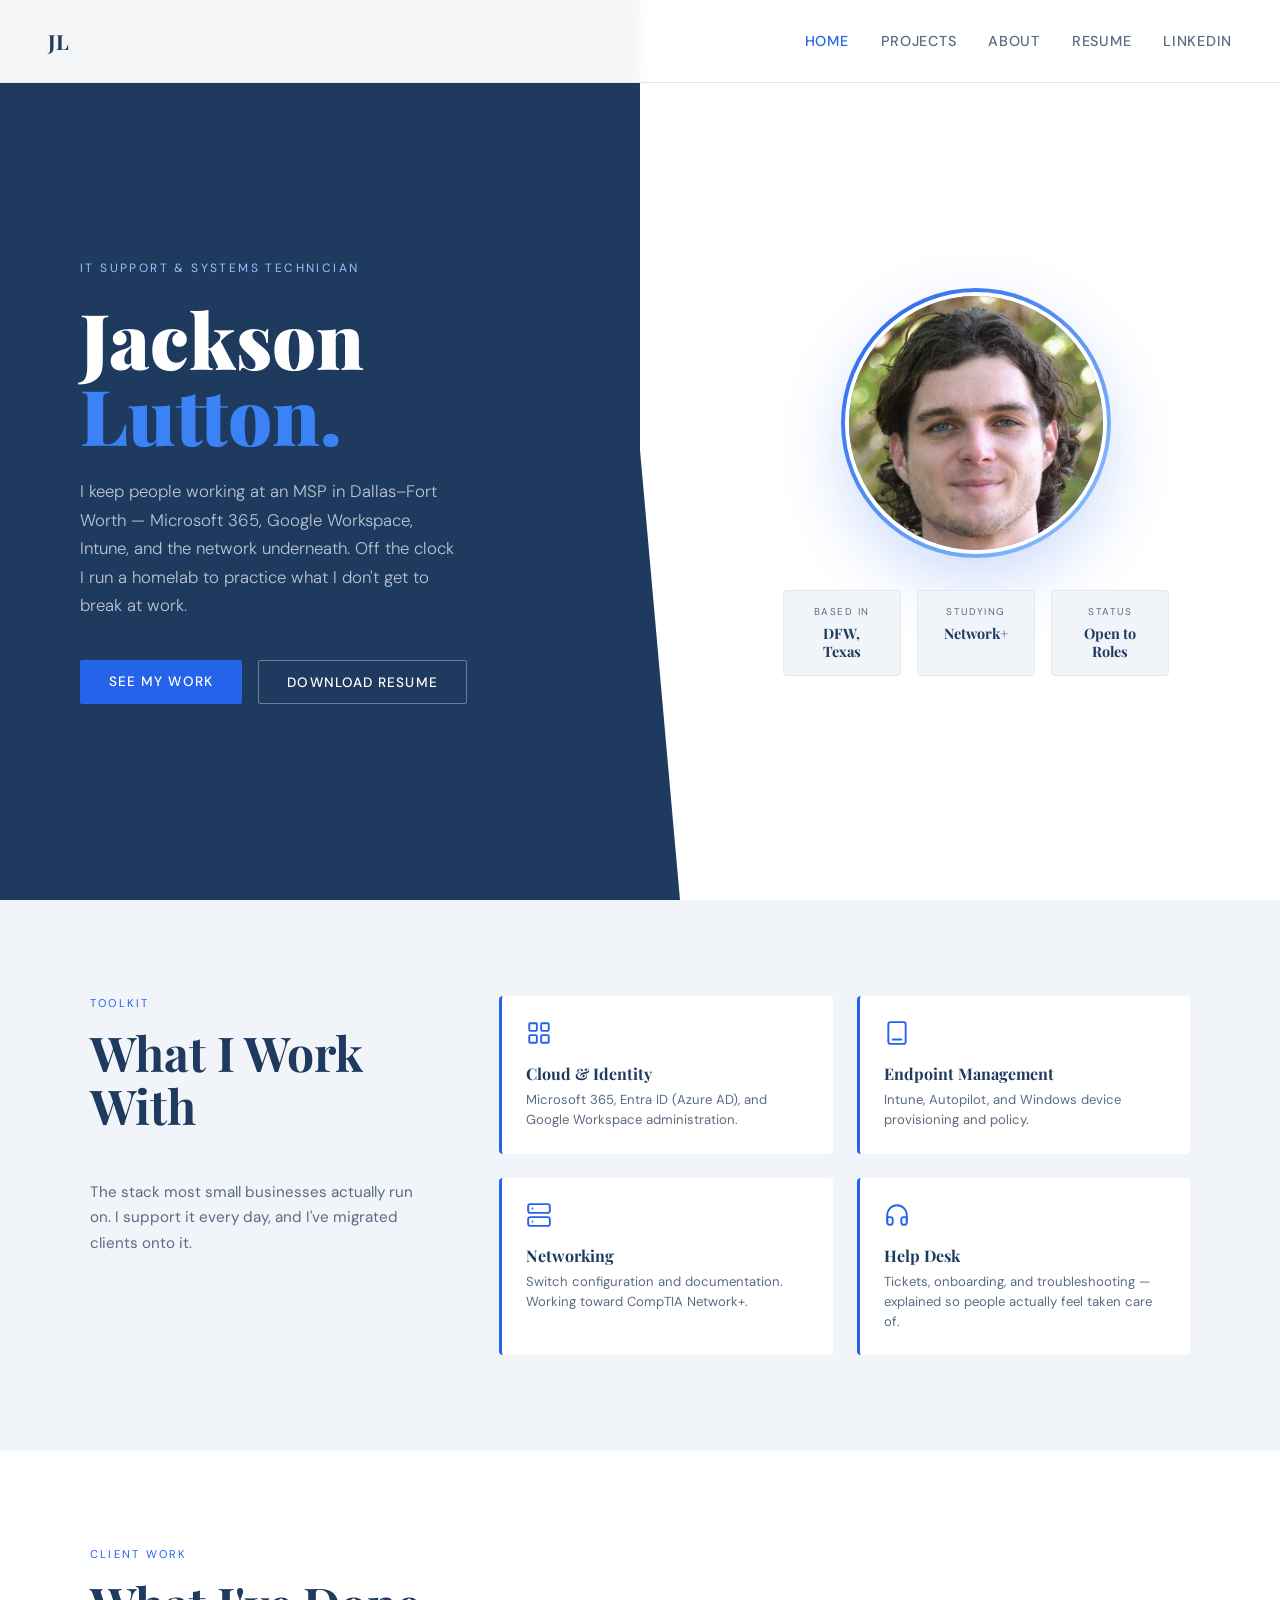
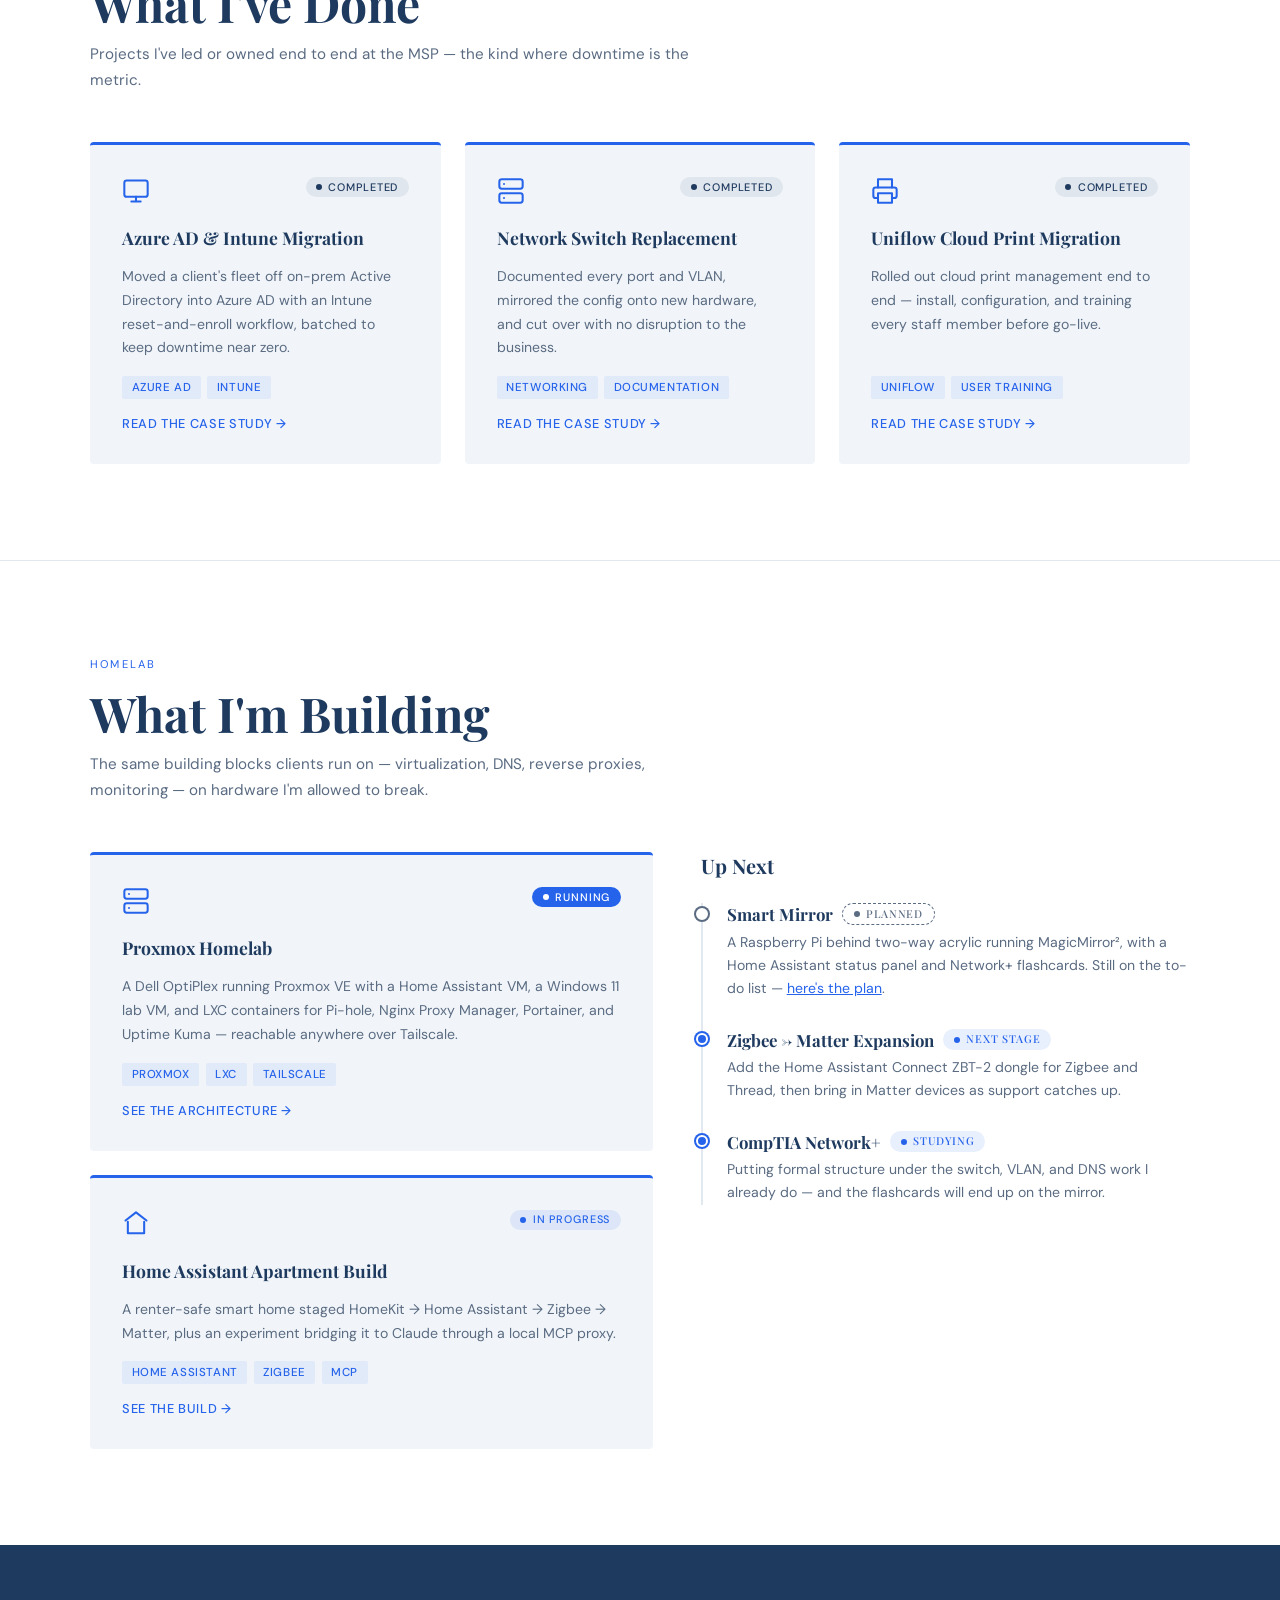
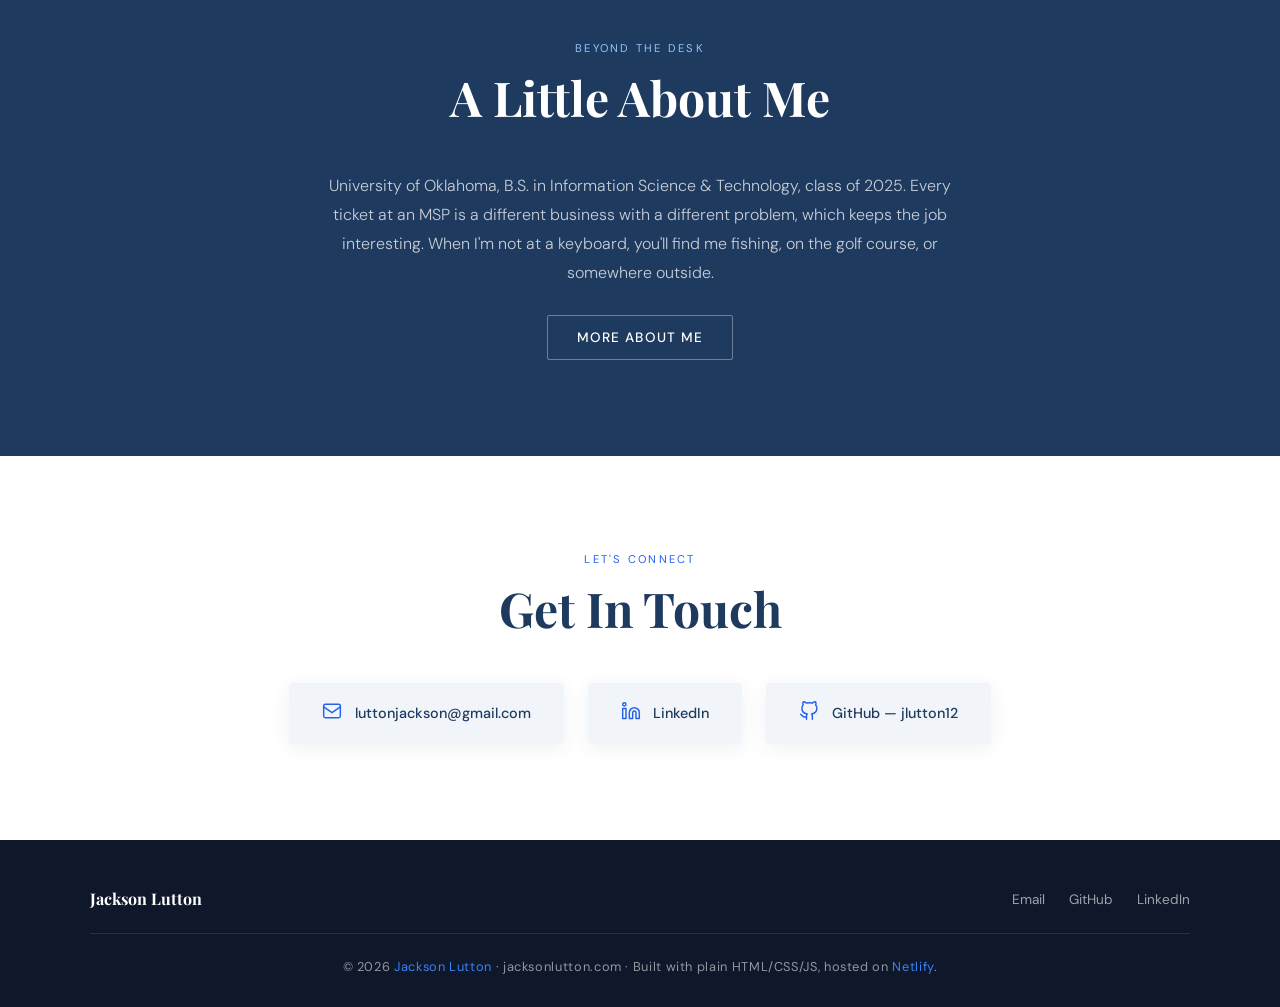
==== commit 88623b07: "Redesign the landing page around who / what I've done / what's next Home now reads top to bottom as " ====
--- a/index.html
+++ b/index.html
@@ -4,10 +4,10 @@
   <meta charset="UTF-8" />
   <meta name="viewport" content="width=device-width, initial-scale=1.0"/>
   <title>Jackson Lutton — IT Support & Systems Technician</title>
-  <meta name="description" content="Jackson Lutton is an IT support technician in the Dallas–Fort Worth area, working across Microsoft 365, Google Workspace, device management, and networking."/>
+  <meta name="description" content="Jackson Lutton is an IT support technician at an MSP in Dallas–Fort Worth — Microsoft 365, Google Workspace, Intune, networking — with a Proxmox homelab and a queue of projects on the bench."/>
   <link rel="icon" type="image/svg+xml" href="/assets/favicon.svg">
   <meta property="og:title" content="Jackson Lutton — IT Support & Systems Technician"/>
-  <meta property="og:description" content="IT support technician in the Dallas–Fort Worth area. Microsoft 365, Google Workspace, device management, networking, and a hands-on homelab."/>
+  <meta property="og:description" content="IT support technician in Dallas–Fort Worth. Client projects, a Proxmox homelab, and what's coming next."/>
   <meta property="og:type" content="website"/>
   <link href="https://fonts.googleapis.com/css2?family=Playfair+Display:wght@400;700;900&family=DM+Sans:wght@300;400;500&display=swap" rel="stylesheet"/>
   <link rel="stylesheet" href="/css/styles.css">
@@ -35,11 +35,11 @@
     <!-- HERO -->
     <section class="hero">
       <div class="hero-left">
-        <p class="hero-tag">IT Support Specialist</p>
+        <p class="hero-tag">IT Support &amp; Systems Technician</p>
         <h1 class="hero-name">Jackson<span>Lutton.</span></h1>
-        <p class="hero-desc">Helping people and teams work better through technology. Experienced in Microsoft 365 and Google Workspace environments — keeping systems running smoothly so others can focus on what matters.</p>
+        <p class="hero-desc">I keep people working at an MSP in Dallas–Fort Worth — Microsoft 365, Google Workspace, Intune, and the network underneath. Off the clock I run a homelab to practice what I don't get to break at work.</p>
         <div class="hero-cta">
-          <a href="/projects/index.html" class="btn btn-primary">See Projects</a>
+          <a href="#work" class="btn btn-primary">See My Work</a>
           <a href="/assets/resume/Lutton-Resume.pdf" download class="btn btn-outline">Download Resume</a>
         </div>
       </div>
@@ -54,8 +54,8 @@
               <div class="card-value">DFW, Texas</div>
             </div>
             <div class="hero-card">
-              <div class="card-label">Focus</div>
-              <div class="card-value">IT Support</div>
+              <div class="card-label">Studying</div>
+              <div class="card-value">Network+</div>
             </div>
             <div class="hero-card">
               <div class="card-label">Status</div>
@@ -66,103 +66,174 @@
       </div>
     </section>
 
-    <!-- WHAT I WORK WITH -->
+    <!-- SKILLS -->
     <section id="skills" class="skills-section">
       <div>
-        <p class="section-label">What I Work With</p>
-        <h2 class="section-title">Technical Skills & Expertise</h2>
-        <p style="font-size:0.95rem; color:var(--slate); line-height:1.7;">Providing reliable, people-first IT support across modern cloud environments. Comfortable diagnosing issues and communicating solutions clearly — whether remote or in person.</p>
+        <p class="section-label">Toolkit</p>
+        <h2 class="section-title">What I Work With</h2>
+        <p class="skills-intro">The stack most small businesses actually run on. I support it every day, and I've migrated clients onto it.</p>
       </div>
       <div class="skills-grid">
         <div class="skill-card">
           <div class="skill-icon">
-            <svg width="26" height="26" viewBox="0 0 24 24" fill="none" stroke="currentColor" stroke-width="1.75" stroke-linecap="round" stroke-linejoin="round"><rect x="3" y="3" width="7" height="7" rx="1"/><rect x="14" y="3" width="7" height="7" rx="1"/><rect x="3" y="14" width="7" height="7" rx="1"/><rect x="14" y="14" width="7" height="7" rx="1"/></svg>
-          </div>
-          <div class="skill-name">Cloud & Identity</div>
+            <svg width="26" height="26" viewBox="0 0 24 24" fill="none" stroke="currentColor" stroke-width="1.75" stroke-linecap="round" stroke-linejoin="round" aria-hidden="true"><rect x="3" y="3" width="7" height="7" rx="1"/><rect x="14" y="3" width="7" height="7" rx="1"/><rect x="3" y="14" width="7" height="7" rx="1"/><rect x="14" y="14" width="7" height="7" rx="1"/></svg>
+          </div>
+          <div class="skill-name">Cloud &amp; Identity</div>
           <div class="skill-desc">Microsoft 365, Entra ID (Azure AD), and Google Workspace administration.</div>
         </div>
         <div class="skill-card">
           <div class="skill-icon">
-            <svg width="26" height="26" viewBox="0 0 24 24" fill="none" stroke="currentColor" stroke-width="1.75" stroke-linecap="round" stroke-linejoin="round"><rect x="4" y="2" width="16" height="20" rx="2"/><line x1="8" y1="18" x2="16" y2="18"/></svg>
+            <svg width="26" height="26" viewBox="0 0 24 24" fill="none" stroke="currentColor" stroke-width="1.75" stroke-linecap="round" stroke-linejoin="round" aria-hidden="true"><rect x="4" y="2" width="16" height="20" rx="2"/><line x1="8" y1="18" x2="16" y2="18"/></svg>
           </div>
           <div class="skill-name">Endpoint Management</div>
-          <div class="skill-desc">Intune, Autopilot, and Windows device provisioning and policy management.</div>
-        </div>
-        <div class="skill-card">
-          <div class="skill-icon">
-            <svg width="26" height="26" viewBox="0 0 24 24" fill="none" stroke="currentColor" stroke-width="1.75" stroke-linecap="round" stroke-linejoin="round"><rect x="2" y="2" width="20" height="8" rx="2"/><rect x="2" y="14" width="20" height="8" rx="2"/><line x1="6" y1="6" x2="6.01" y2="6"/><line x1="6" y1="18" x2="6.01" y2="18"/></svg>
+          <div class="skill-desc">Intune, Autopilot, and Windows device provisioning and policy.</div>
+        </div>
+        <div class="skill-card">
+          <div class="skill-icon">
+            <svg width="26" height="26" viewBox="0 0 24 24" fill="none" stroke="currentColor" stroke-width="1.75" stroke-linecap="round" stroke-linejoin="round" aria-hidden="true"><rect x="2" y="2" width="20" height="8" rx="2"/><rect x="2" y="14" width="20" height="8" rx="2"/><line x1="6" y1="6" x2="6.01" y2="6"/><line x1="6" y1="18" x2="6.01" y2="18"/></svg>
           </div>
           <div class="skill-name">Networking</div>
-          <div class="skill-desc">Switch configuration and documentation, currently studying for CompTIA Network+.</div>
-        </div>
-        <div class="skill-card">
-          <div class="skill-icon">
-            <svg width="26" height="26" viewBox="0 0 24 24" fill="none" stroke="currentColor" stroke-width="1.75" stroke-linecap="round" stroke-linejoin="round"><path d="M3 18v-6a9 9 0 0 1 18 0v6"/><path d="M21 19a2 2 0 0 1-2 2h-1a2 2 0 0 1-2-2v-3a2 2 0 0 1 2-2h3z"/><path d="M3 19a2 2 0 0 0 2 2h1a2 2 0 0 0 2-2v-3a2 2 0 0 0-2-2H3z"/></svg>
-          </div>
-          <div class="skill-name">Help Desk Support</div>
-          <div class="skill-desc">Ticket management, user onboarding, troubleshooting hardware and software issues.</div>
-        </div>
-      </div>
-    </section>
-
-    <!-- FEATURED PROJECTS -->
-    <section id="projects" class="projects-section">
-      <p class="section-label">Work I've Done</p>
-      <h2 class="section-title">Featured Projects</h2>
-      <p class="projects-intro">Real IT projects from the job, plus a homelab I run to keep the same skills sharp on my own time.</p>
+          <div class="skill-desc">Switch configuration and documentation. Working toward CompTIA Network+.</div>
+        </div>
+        <div class="skill-card">
+          <div class="skill-icon">
+            <svg width="26" height="26" viewBox="0 0 24 24" fill="none" stroke="currentColor" stroke-width="1.75" stroke-linecap="round" stroke-linejoin="round" aria-hidden="true"><path d="M3 18v-6a9 9 0 0 1 18 0v6"/><path d="M21 19a2 2 0 0 1-2 2h-1a2 2 0 0 1-2-2v-3a2 2 0 0 1 2-2h3z"/><path d="M3 19a2 2 0 0 0 2 2h1a2 2 0 0 0 2-2v-3a2 2 0 0 0-2-2H3z"/></svg>
+          </div>
+          <div class="skill-name">Help Desk</div>
+          <div class="skill-desc">Tickets, onboarding, and troubleshooting — explained so people actually feel taken care of.</div>
+        </div>
+      </div>
+    </section>
+
+    <!-- WORK -->
+    <section id="work" class="projects-section">
+      <p class="section-label">Client Work</p>
+      <h2 class="section-title">What I've Done</h2>
+      <p class="projects-intro">Projects I've led or owned end to end at the MSP — the kind where downtime is the metric.</p>
       <div class="projects-grid">
 
         <a href="/projects/azure-intune-migration.html" class="project-card">
-          <div class="project-icon">
-            <svg width="28" height="28" viewBox="0 0 24 24" fill="none" stroke="currentColor" stroke-width="1.75" stroke-linecap="round" stroke-linejoin="round"><rect x="2" y="3" width="20" height="14" rx="2"/><path d="M8 21h8M12 17v4"/></svg>
-          </div>
-          <div class="project-title">Azure AD & Intune Migration</div>
-          <div class="project-desc">Led the transition of company devices off an on-premises Active Directory server into Azure AD via an Intune enrollment and reset workflow.</div>
+          <div class="project-card-head">
+            <div class="project-icon">
+              <svg width="28" height="28" viewBox="0 0 24 24" fill="none" stroke="currentColor" stroke-width="1.75" stroke-linecap="round" stroke-linejoin="round" aria-hidden="true"><rect x="2" y="3" width="20" height="14" rx="2"/><path d="M8 21h8M12 17v4"/></svg>
+            </div>
+            <span class="status-chip status-done">Completed</span>
+          </div>
+          <div class="project-title">Azure AD &amp; Intune Migration</div>
+          <div class="project-desc">Moved a client's fleet off on-prem Active Directory into Azure AD with an Intune reset-and-enroll workflow, batched to keep downtime near zero.</div>
           <div class="project-tags">
             <span class="project-tag">Azure AD</span>
             <span class="project-tag">Intune</span>
           </div>
-          <span class="project-read-more">Read more &rarr;</span>
-        </a>
-
-        <a href="/projects/homelab.html" class="project-card">
-          <div class="project-icon">
-            <svg width="28" height="28" viewBox="0 0 24 24" fill="none" stroke="currentColor" stroke-width="1.75" stroke-linecap="round" stroke-linejoin="round"><rect x="2" y="2" width="20" height="8" rx="2"/><rect x="2" y="14" width="20" height="8" rx="2"/><line x1="6" y1="6" x2="6.01" y2="6"/><line x1="6" y1="18" x2="6.01" y2="18"/></svg>
-          </div>
-          <div class="project-title">Proxmox Homelab</div>
-          <div class="project-desc">A Proxmox VE server running VMs and LXC containers for DNS filtering, reverse proxying, and monitoring — practicing the building blocks used in client environments.</div>
+          <span class="project-read-more">Read the case study &rarr;</span>
+        </a>
+
+        <a href="/projects/network-switch-replacement.html" class="project-card">
+          <div class="project-card-head">
+            <div class="project-icon">
+              <svg width="28" height="28" viewBox="0 0 24 24" fill="none" stroke="currentColor" stroke-width="1.75" stroke-linecap="round" stroke-linejoin="round" aria-hidden="true"><rect x="2" y="2" width="20" height="8" rx="2"/><rect x="2" y="14" width="20" height="8" rx="2"/><line x1="6" y1="6" x2="6.01" y2="6"/><line x1="6" y1="18" x2="6.01" y2="18"/></svg>
+            </div>
+            <span class="status-chip status-done">Completed</span>
+          </div>
+          <div class="project-title">Network Switch Replacement</div>
+          <div class="project-desc">Documented every port and VLAN, mirrored the config onto new hardware, and cut over with no disruption to the business.</div>
           <div class="project-tags">
-            <span class="project-tag">Proxmox</span>
-            <span class="project-tag">Self-hosting</span>
-          </div>
-          <span class="project-read-more">Read more &rarr;</span>
-        </a>
-
-        <a href="/projects/home-assistant.html" class="project-card">
-          <div class="project-icon">
-            <svg width="28" height="28" viewBox="0 0 24 24" fill="none" stroke="currentColor" stroke-width="1.75" stroke-linecap="round" stroke-linejoin="round"><path d="M3 9l9-7 9 7"/><path d="M5 10v10h14V10"/></svg>
-          </div>
-          <div class="project-title">Home Assistant Apartment Build</div>
-          <div class="project-desc">A renter-safe smart home build staged from HomeKit to a full Home Assistant hub, with Zigbee and Matter expansion.</div>
+            <span class="project-tag">Networking</span>
+            <span class="project-tag">Documentation</span>
+          </div>
+          <span class="project-read-more">Read the case study &rarr;</span>
+        </a>
+
+        <a href="/projects/uniflow-print-migration.html" class="project-card">
+          <div class="project-card-head">
+            <div class="project-icon">
+              <svg width="28" height="28" viewBox="0 0 24 24" fill="none" stroke="currentColor" stroke-width="1.75" stroke-linecap="round" stroke-linejoin="round" aria-hidden="true"><polyline points="6 9 6 2 18 2 18 9"/><path d="M6 18H4a2 2 0 0 1-2-2v-5a2 2 0 0 1 2-2h16a2 2 0 0 1 2 2v5a2 2 0 0 1-2 2h-2"/><rect x="6" y="14" width="12" height="8"/></svg>
+            </div>
+            <span class="status-chip status-done">Completed</span>
+          </div>
+          <div class="project-title">Uniflow Cloud Print Migration</div>
+          <div class="project-desc">Rolled out cloud print management end to end — install, configuration, and training every staff member before go-live.</div>
           <div class="project-tags">
-            <span class="project-tag">Home Assistant</span>
-            <span class="project-tag">Zigbee</span>
-          </div>
-          <span class="project-read-more">Read more &rarr;</span>
-        </a>
-
+            <span class="project-tag">Uniflow</span>
+            <span class="project-tag">User Training</span>
+          </div>
+          <span class="project-read-more">Read the case study &rarr;</span>
+        </a>
+
+      </div>
+    </section>
+
+    <!-- BUILDING + UP NEXT -->
+    <section id="building" class="building-section">
+      <p class="section-label">Homelab</p>
+      <h2 class="section-title">What I'm Building</h2>
+      <p class="projects-intro">The same building blocks clients run on — virtualization, DNS, reverse proxies, monitoring — on hardware I'm allowed to break.</p>
+      <div class="building-grid">
+        <div class="building-cards">
+
+          <a href="/projects/homelab.html" class="project-card">
+            <div class="project-card-head">
+              <div class="project-icon">
+                <svg width="28" height="28" viewBox="0 0 24 24" fill="none" stroke="currentColor" stroke-width="1.75" stroke-linecap="round" stroke-linejoin="round" aria-hidden="true"><rect x="2" y="2" width="20" height="8" rx="2"/><rect x="2" y="14" width="20" height="8" rx="2"/><line x1="6" y1="6" x2="6.01" y2="6"/><line x1="6" y1="18" x2="6.01" y2="18"/></svg>
+              </div>
+              <span class="status-chip status-live">Running</span>
+            </div>
+            <div class="project-title">Proxmox Homelab</div>
+            <div class="project-desc">A Dell OptiPlex running Proxmox VE with a Home Assistant VM, a Windows 11 lab VM, and LXC containers for Pi-hole, Nginx Proxy Manager, Portainer, and Uptime Kuma — reachable anywhere over Tailscale.</div>
+            <div class="project-tags">
+              <span class="project-tag">Proxmox</span>
+              <span class="project-tag">LXC</span>
+              <span class="project-tag">Tailscale</span>
+            </div>
+            <span class="project-read-more">See the architecture &rarr;</span>
+          </a>
+
+          <a href="/projects/home-assistant.html" class="project-card">
+            <div class="project-card-head">
+              <div class="project-icon">
+                <svg width="28" height="28" viewBox="0 0 24 24" fill="none" stroke="currentColor" stroke-width="1.75" stroke-linecap="round" stroke-linejoin="round" aria-hidden="true"><path d="M3 9l9-7 9 7"/><path d="M5 10v10h14V10"/></svg>
+              </div>
+              <span class="status-chip status-active">In Progress</span>
+            </div>
+            <div class="project-title">Home Assistant Apartment Build</div>
+            <div class="project-desc">A renter-safe smart home staged HomeKit → Home Assistant → Zigbee → Matter, plus an experiment bridging it to Claude through a local MCP proxy.</div>
+            <div class="project-tags">
+              <span class="project-tag">Home Assistant</span>
+              <span class="project-tag">Zigbee</span>
+              <span class="project-tag">MCP</span>
+            </div>
+            <span class="project-read-more">See the build &rarr;</span>
+          </a>
+
+        </div>
+
+        <div>
+          <h3 class="roadmap-heading">Up Next</h3>
+          <ul class="roadmap">
+            <li class="is-planned">
+              <div class="roadmap-title"><a href="/projects/smart-mirror.html">Smart Mirror</a> <span class="status-chip status-planned">Planned</span></div>
+              <p>A Raspberry Pi behind two-way acrylic running MagicMirror&sup2;, with a Home Assistant status panel and Network+ flashcards. Still on the to-do list — <a href="/projects/smart-mirror.html">here's the plan</a>.</p>
+            </li>
+            <li>
+              <div class="roadmap-title">Zigbee &rarr; Matter Expansion <span class="status-chip status-active">Next Stage</span></div>
+              <p>Add the Home Assistant Connect ZBT-2 dongle for Zigbee and Thread, then bring in Matter devices as support catches up.</p>
+            </li>
+            <li>
+              <div class="roadmap-title">CompTIA Network+ <span class="status-chip status-active">Studying</span></div>
+              <p>Putting formal structure under the switch, VLAN, and DNS work I already do — and the flashcards will end up on the mirror.</p>
+            </li>
+          </ul>
+        </div>
       </div>
     </section>
 
     <!-- ABOUT TEASER -->
-    <section class="about-section" style="grid-template-columns: 1fr; text-align: center;">
+    <section class="about-section about-teaser">
       <div>
         <p class="section-label">Beyond the Desk</p>
         <h2 class="section-title">A Little About Me</h2>
-        <p class="about-text" style="max-width: 640px; margin-left: auto; margin-right: auto;">I'm a tech professional with a passion for solving problems and helping people — whether that's getting someone's email working again or setting up a whole new office environment. When I'm not at a keyboard, you'll find me outdoors, on the water, or on the course.</p>
-        <div style="margin-top: 1.5rem;">
-          <a href="/about.html" class="btn btn-outline">More About Me</a>
-        </div>
+        <p class="about-text">University of Oklahoma, B.S. in Information Science &amp; Technology, class of 2025. Every ticket at an MSP is a different business with a different problem, which keeps the job interesting. When I'm not at a keyboard, you'll find me fishing, on the golf course, or somewhere outside.</p>
+        <a href="/about.html" class="btn btn-outline">More About Me</a>
       </div>
     </section>
 
@@ -172,15 +243,15 @@
       <h2 class="section-title">Get In Touch</h2>
       <div class="contact-links">
         <a class="contact-card" href="mailto:luttonjackson@gmail.com">
-          <span class="contact-card-icon"><svg width="20" height="20" viewBox="0 0 24 24" fill="none" stroke="currentColor" stroke-width="1.75" stroke-linecap="round" stroke-linejoin="round"><rect x="2" y="4" width="20" height="16" rx="2"/><path d="m22 7-10 7L2 7"/></svg></span>
+          <span class="contact-card-icon"><svg width="20" height="20" viewBox="0 0 24 24" fill="none" stroke="currentColor" stroke-width="1.75" stroke-linecap="round" stroke-linejoin="round" aria-hidden="true"><rect x="2" y="4" width="20" height="16" rx="2"/><path d="m22 7-10 7L2 7"/></svg></span>
           luttonjackson@gmail.com
         </a>
         <a class="contact-card" href="https://www.linkedin.com/in/jackson-lutton" target="_blank" rel="noopener">
-          <span class="contact-card-icon"><svg width="20" height="20" viewBox="0 0 24 24" fill="none" stroke="currentColor" stroke-width="1.75" stroke-linecap="round" stroke-linejoin="round"><path d="M16 8a6 6 0 0 1 6 6v7h-4v-7a2 2 0 0 0-2-2 2 2 0 0 0-2 2v7h-4v-7a6 6 0 0 1 6-6z"/><rect x="2" y="9" width="4" height="12"/><circle cx="4" cy="4" r="2"/></svg></span>
+          <span class="contact-card-icon"><svg width="20" height="20" viewBox="0 0 24 24" fill="none" stroke="currentColor" stroke-width="1.75" stroke-linecap="round" stroke-linejoin="round" aria-hidden="true"><path d="M16 8a6 6 0 0 1 6 6v7h-4v-7a2 2 0 0 0-2-2 2 2 0 0 0-2 2v7h-4v-7a6 6 0 0 1 6-6z"/><rect x="2" y="9" width="4" height="12"/><circle cx="4" cy="4" r="2"/></svg></span>
           LinkedIn
         </a>
         <a class="contact-card" href="https://github.com/jlutton12" target="_blank" rel="noopener">
-          <span class="contact-card-icon"><svg width="20" height="20" viewBox="0 0 24 24" fill="none" stroke="currentColor" stroke-width="1.75" stroke-linecap="round" stroke-linejoin="round"><path d="M9 19c-5 1.5-5-2.5-7-3m14 6v-3.87a3.37 3.37 0 0 0-.94-2.61c3.14-.35 6.44-1.54 6.44-7A5.44 5.44 0 0 0 20 4.77 5.07 5.07 0 0 0 19.91 1S18.73.65 16 2.48a13.38 13.38 0 0 0-7 0C6.27.65 5.09 1 5.09 1A5.07 5.07 0 0 0 5 4.77a5.44 5.44 0 0 0-1.5 3.78c0 5.42 3.3 6.61 6.44 7A3.37 3.37 0 0 0 9 18.13V22"/></svg></span>
+          <span class="contact-card-icon"><svg width="20" height="20" viewBox="0 0 24 24" fill="none" stroke="currentColor" stroke-width="1.75" stroke-linecap="round" stroke-linejoin="round" aria-hidden="true"><path d="M9 19c-5 1.5-5-2.5-7-3m14 6v-3.87a3.37 3.37 0 0 0-.94-2.61c3.14-.35 6.44-1.54 6.44-7A5.44 5.44 0 0 0 20 4.77 5.07 5.07 0 0 0 19.91 1S18.73.65 16 2.48a13.38 13.38 0 0 0-7 0C6.27.65 5.09 1 5.09 1A5.07 5.07 0 0 0 5 4.77a5.44 5.44 0 0 0-1.5 3.78c0 5.42 3.3 6.61 6.44 7A3.37 3.37 0 0 0 9 18.13V22"/></svg></span>
           GitHub — jlutton12
         </a>
       </div>
--- a/css/styles.css
+++ b/css/styles.css
@@ -1024,6 +1024,123 @@
   margin: 1rem 0 2rem;
   max-width: 420px;
 }
+
+/* STATUS CHIPS */
+.status-chip {
+  display: inline-flex;
+  align-items: center;
+  gap: 0.4rem;
+  font-size: 0.68rem;
+  font-weight: 500;
+  letter-spacing: 0.08em;
+  text-transform: uppercase;
+  padding: 0.3rem 0.65rem;
+  border-radius: 999px;
+  white-space: nowrap;
+  line-height: 1;
+}
+.status-chip::before {
+  content: '';
+  width: 6px;
+  height: 6px;
+  border-radius: 50%;
+  background: currentColor;
+  flex-shrink: 0;
+}
+.status-live { background: var(--blue); color: var(--white); }
+.status-active { background: rgba(37,99,235,0.1); color: var(--blue); }
+.status-done { background: rgba(30,58,95,0.08); color: var(--navy); }
+.status-planned { background: transparent; color: var(--slate); border: 1px dashed var(--slate); }
+
+.project-card-head {
+  display: flex;
+  justify-content: space-between;
+  align-items: flex-start;
+  gap: 0.75rem;
+}
+
+.skills-intro {
+  font-size: 0.95rem;
+  color: var(--slate);
+  line-height: 1.7;
+}
+
+/* HOME: BUILDING + ROADMAP */
+.building-section { background: var(--white); border-top: 1px solid var(--border); }
+.building-section .section-title { margin-bottom: 0.75rem; }
+.building-grid {
+  display: grid;
+  grid-template-columns: 1.15fr 1fr;
+  gap: 3rem;
+  align-items: start;
+}
+.building-cards { display: grid; gap: 1.5rem; }
+
+.roadmap-heading {
+  font-family: var(--font-serif);
+  font-size: 1.25rem;
+  font-weight: 700;
+  color: var(--navy);
+  margin-bottom: 1.5rem;
+}
+.roadmap {
+  list-style: none;
+  border-left: 2px solid var(--border);
+  padding-left: 1.5rem;
+  display: flex;
+  flex-direction: column;
+  gap: 1.75rem;
+}
+.roadmap li { position: relative; }
+.roadmap li::before {
+  content: '';
+  position: absolute;
+  left: calc(-1.5rem - 7px);
+  top: 0.3rem;
+  width: 12px;
+  height: 12px;
+  border-radius: 50%;
+  background: var(--blue);
+  border: 2px solid var(--white);
+  box-shadow: 0 0 0 2px var(--blue);
+}
+.roadmap li.is-planned::before { background: var(--white); box-shadow: 0 0 0 2px var(--slate); }
+.roadmap-title {
+  display: flex;
+  align-items: center;
+  gap: 0.6rem;
+  flex-wrap: wrap;
+  font-family: var(--font-serif);
+  font-size: 1.05rem;
+  font-weight: 700;
+  color: var(--navy);
+}
+.roadmap-title a { color: inherit; text-decoration: none; }
+.roadmap-title a:hover { color: var(--blue); text-decoration: underline; }
+.roadmap p { font-size: 0.88rem; color: var(--slate); line-height: 1.65; margin-top: 0.35rem; }
+.roadmap p a { color: var(--blue); }
+
+/* HOME: ABOUT TEASER */
+.about-teaser { grid-template-columns: 1fr; text-align: center; }
+.about-teaser .about-text { max-width: 640px; margin: 0 auto 1.75rem; }
+
+/* PLANNED-PROJECT HELPERS */
+.tbd { color: var(--slate); font-style: italic; opacity: 0.8; }
+.build-log-empty {
+  background: var(--gray);
+  border: 1px dashed var(--border);
+  border-radius: 4px;
+  padding: 1.25rem 1.5rem;
+  color: var(--slate);
+  font-size: 0.92rem;
+  line-height: 1.6;
+}
+.case-section ol {
+  margin: 0 0 1rem 1.2rem;
+  color: var(--slate);
+  line-height: 1.8;
+}
+.case-section ol:last-child { margin-bottom: 0; }
 
 /* RESPONSIVE */
 @media (max-width: 900px) {
@@ -1070,4 +1187,5 @@
   .resume-grid { grid-template-columns: 1fr; gap: 2rem; }
   .case-gallery { grid-template-columns: 1fr; }
   .footer-inner { flex-direction: column; text-align: center; }
-}
+  .building-grid { grid-template-columns: 1fr; gap: 2.5rem; }
+}
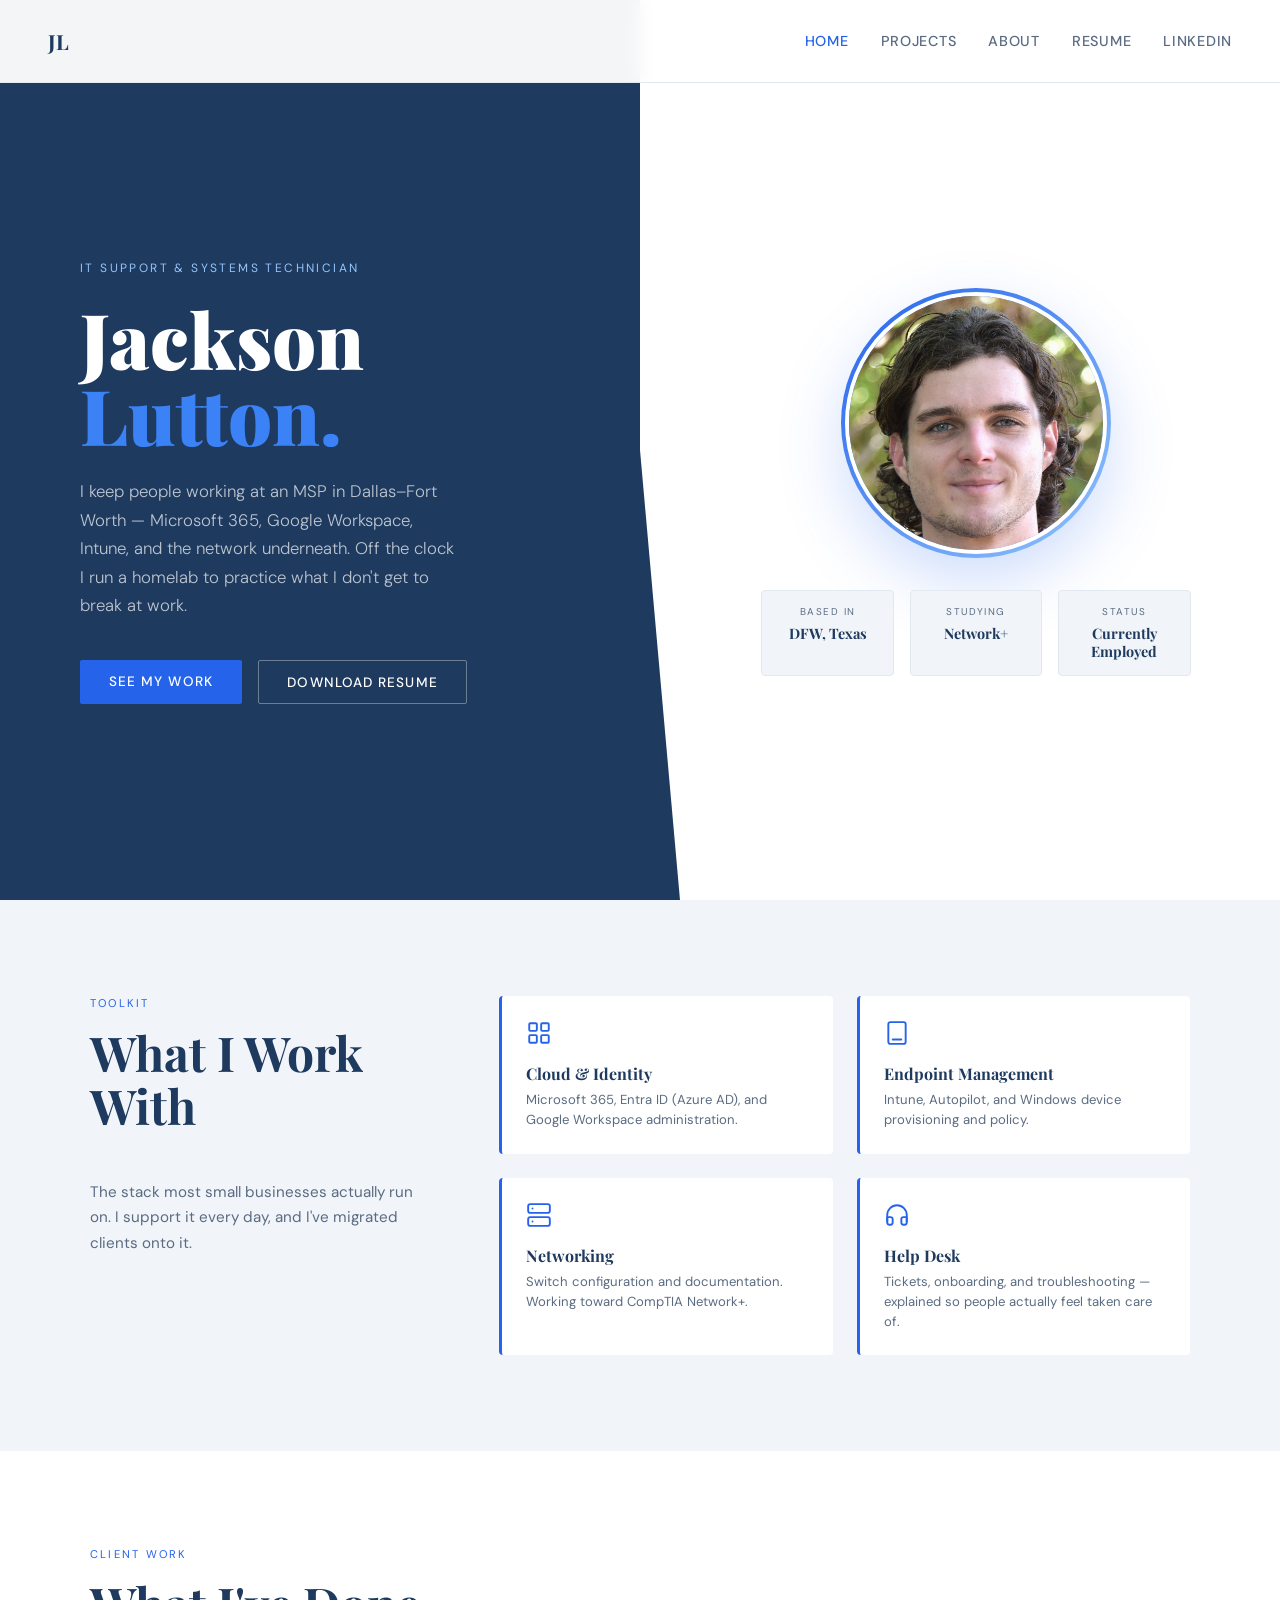
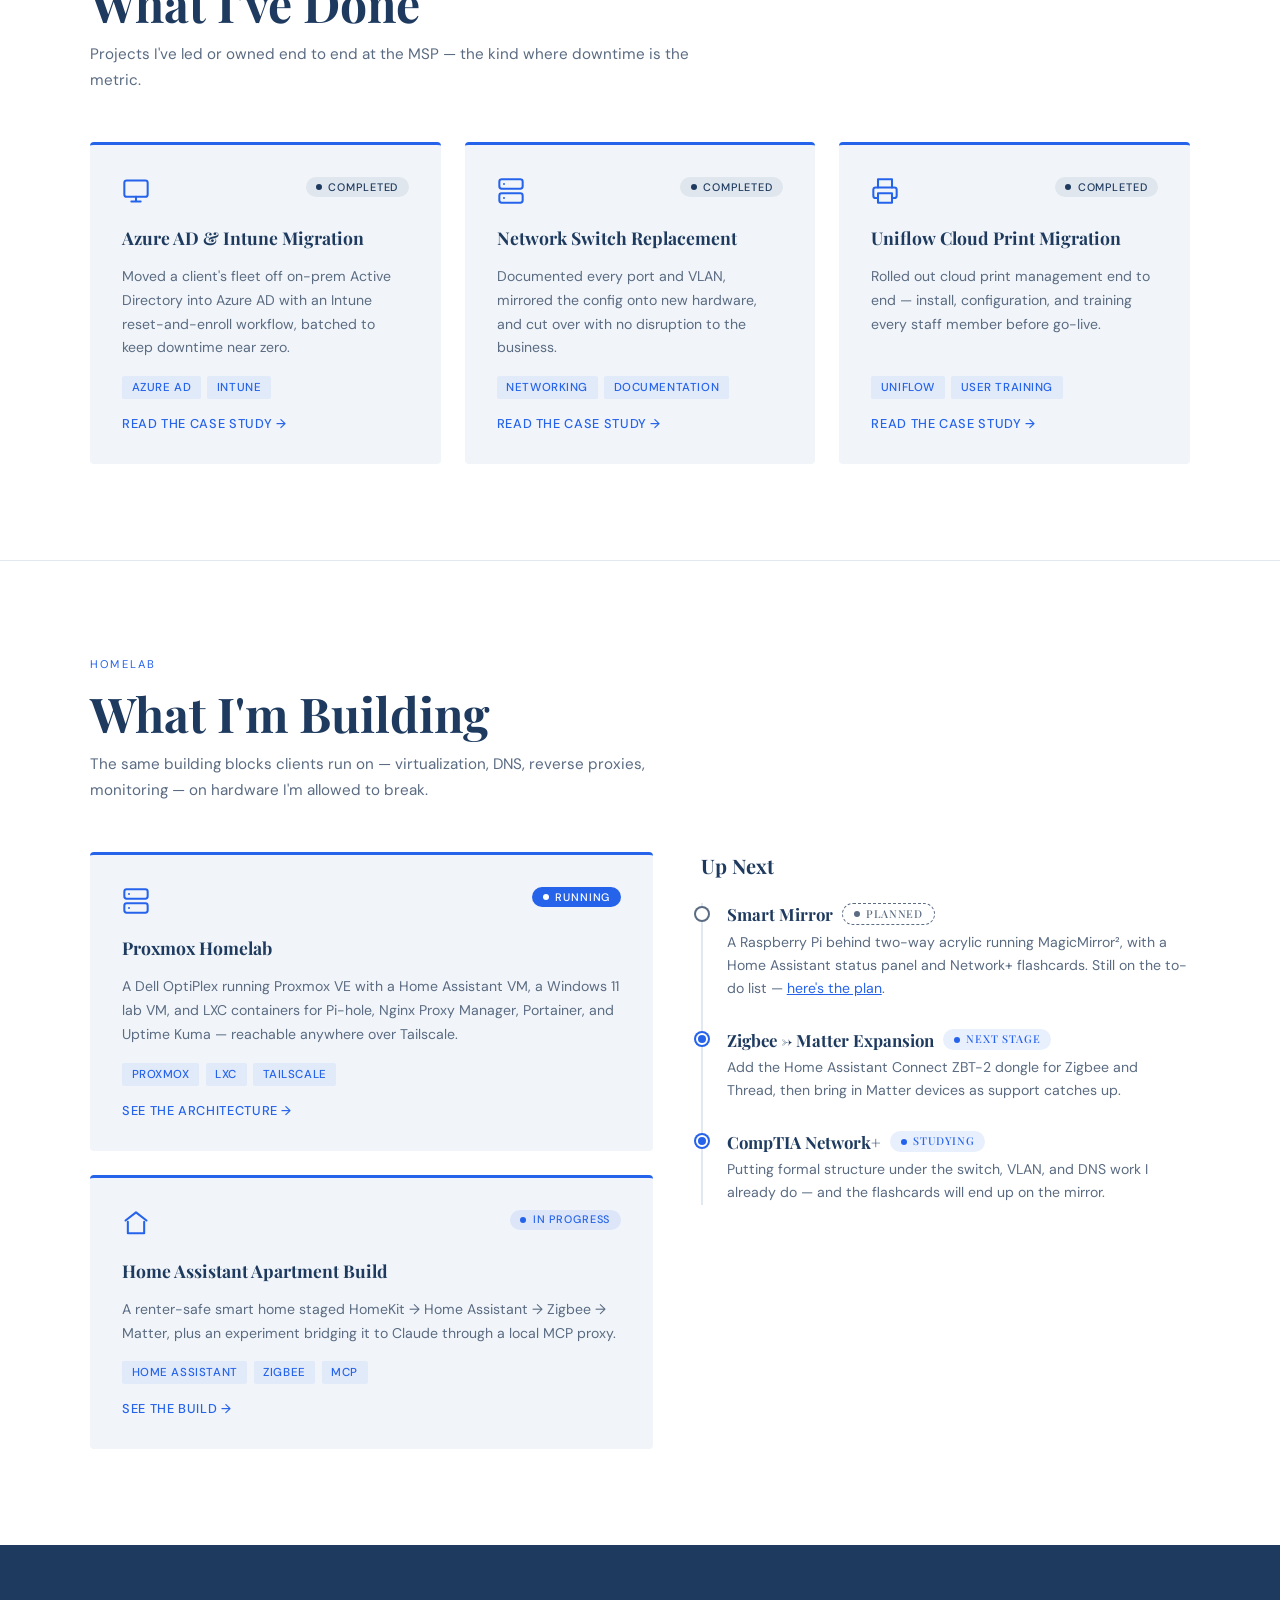
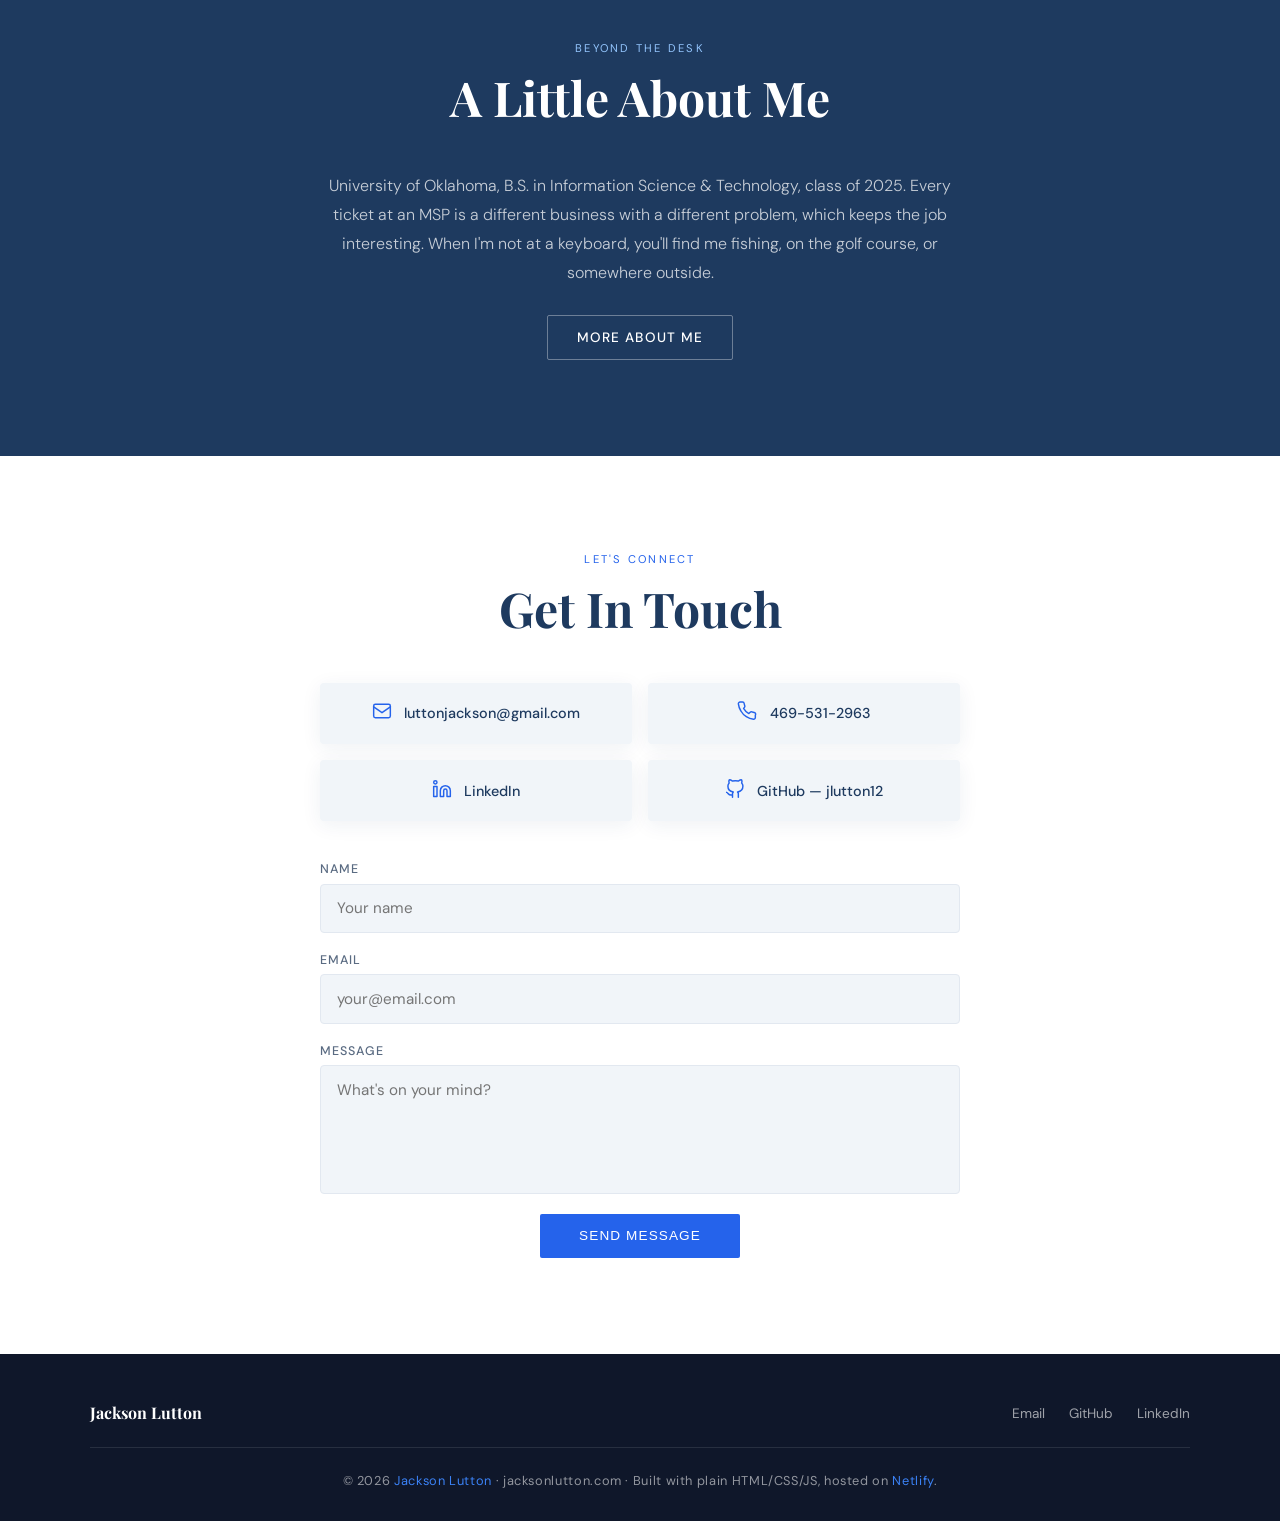
==== commit bb9cfcd5: "Port the contact form, scroll reveal, and employment status from main Carries the April work on main" ====
--- a/index.html
+++ b/index.html
@@ -59,7 +59,7 @@
             </div>
             <div class="hero-card">
               <div class="card-label">Status</div>
-              <div class="card-value">Open to Roles</div>
+              <div class="card-value">Currently Employed</div>
             </div>
           </div>
         </div>
@@ -69,33 +69,33 @@
     <!-- SKILLS -->
     <section id="skills" class="skills-section">
       <div>
-        <p class="section-label">Toolkit</p>
-        <h2 class="section-title">What I Work With</h2>
-        <p class="skills-intro">The stack most small businesses actually run on. I support it every day, and I've migrated clients onto it.</p>
+        <p class="section-label reveal">Toolkit</p>
+        <h2 class="section-title reveal reveal-delay-1">What I Work With</h2>
+        <p class="skills-intro reveal reveal-delay-2">The stack most small businesses actually run on. I support it every day, and I've migrated clients onto it.</p>
       </div>
       <div class="skills-grid">
-        <div class="skill-card">
+        <div class="skill-card reveal reveal-delay-1">
           <div class="skill-icon">
             <svg width="26" height="26" viewBox="0 0 24 24" fill="none" stroke="currentColor" stroke-width="1.75" stroke-linecap="round" stroke-linejoin="round" aria-hidden="true"><rect x="3" y="3" width="7" height="7" rx="1"/><rect x="14" y="3" width="7" height="7" rx="1"/><rect x="3" y="14" width="7" height="7" rx="1"/><rect x="14" y="14" width="7" height="7" rx="1"/></svg>
           </div>
           <div class="skill-name">Cloud &amp; Identity</div>
           <div class="skill-desc">Microsoft 365, Entra ID (Azure AD), and Google Workspace administration.</div>
         </div>
-        <div class="skill-card">
+        <div class="skill-card reveal reveal-delay-2">
           <div class="skill-icon">
             <svg width="26" height="26" viewBox="0 0 24 24" fill="none" stroke="currentColor" stroke-width="1.75" stroke-linecap="round" stroke-linejoin="round" aria-hidden="true"><rect x="4" y="2" width="16" height="20" rx="2"/><line x1="8" y1="18" x2="16" y2="18"/></svg>
           </div>
           <div class="skill-name">Endpoint Management</div>
           <div class="skill-desc">Intune, Autopilot, and Windows device provisioning and policy.</div>
         </div>
-        <div class="skill-card">
+        <div class="skill-card reveal reveal-delay-1">
           <div class="skill-icon">
             <svg width="26" height="26" viewBox="0 0 24 24" fill="none" stroke="currentColor" stroke-width="1.75" stroke-linecap="round" stroke-linejoin="round" aria-hidden="true"><rect x="2" y="2" width="20" height="8" rx="2"/><rect x="2" y="14" width="20" height="8" rx="2"/><line x1="6" y1="6" x2="6.01" y2="6"/><line x1="6" y1="18" x2="6.01" y2="18"/></svg>
           </div>
           <div class="skill-name">Networking</div>
           <div class="skill-desc">Switch configuration and documentation. Working toward CompTIA Network+.</div>
         </div>
-        <div class="skill-card">
+        <div class="skill-card reveal reveal-delay-2">
           <div class="skill-icon">
             <svg width="26" height="26" viewBox="0 0 24 24" fill="none" stroke="currentColor" stroke-width="1.75" stroke-linecap="round" stroke-linejoin="round" aria-hidden="true"><path d="M3 18v-6a9 9 0 0 1 18 0v6"/><path d="M21 19a2 2 0 0 1-2 2h-1a2 2 0 0 1-2-2v-3a2 2 0 0 1 2-2h3z"/><path d="M3 19a2 2 0 0 0 2 2h1a2 2 0 0 0 2-2v-3a2 2 0 0 0-2-2H3z"/></svg>
           </div>
@@ -107,12 +107,12 @@
 
     <!-- WORK -->
     <section id="work" class="projects-section">
-      <p class="section-label">Client Work</p>
-      <h2 class="section-title">What I've Done</h2>
-      <p class="projects-intro">Projects I've led or owned end to end at the MSP — the kind where downtime is the metric.</p>
+      <p class="section-label reveal">Client Work</p>
+      <h2 class="section-title reveal reveal-delay-1">What I've Done</h2>
+      <p class="projects-intro reveal reveal-delay-2">Projects I've led or owned end to end at the MSP — the kind where downtime is the metric.</p>
       <div class="projects-grid">
 
-        <a href="/projects/azure-intune-migration.html" class="project-card">
+        <a href="/projects/azure-intune-migration.html" class="project-card reveal reveal-delay-1">
           <div class="project-card-head">
             <div class="project-icon">
               <svg width="28" height="28" viewBox="0 0 24 24" fill="none" stroke="currentColor" stroke-width="1.75" stroke-linecap="round" stroke-linejoin="round" aria-hidden="true"><rect x="2" y="3" width="20" height="14" rx="2"/><path d="M8 21h8M12 17v4"/></svg>
@@ -128,7 +128,7 @@
           <span class="project-read-more">Read the case study &rarr;</span>
         </a>
 
-        <a href="/projects/network-switch-replacement.html" class="project-card">
+        <a href="/projects/network-switch-replacement.html" class="project-card reveal reveal-delay-2">
           <div class="project-card-head">
             <div class="project-icon">
               <svg width="28" height="28" viewBox="0 0 24 24" fill="none" stroke="currentColor" stroke-width="1.75" stroke-linecap="round" stroke-linejoin="round" aria-hidden="true"><rect x="2" y="2" width="20" height="8" rx="2"/><rect x="2" y="14" width="20" height="8" rx="2"/><line x1="6" y1="6" x2="6.01" y2="6"/><line x1="6" y1="18" x2="6.01" y2="18"/></svg>
@@ -144,7 +144,7 @@
           <span class="project-read-more">Read the case study &rarr;</span>
         </a>
 
-        <a href="/projects/uniflow-print-migration.html" class="project-card">
+        <a href="/projects/uniflow-print-migration.html" class="project-card reveal reveal-delay-3">
           <div class="project-card-head">
             <div class="project-icon">
               <svg width="28" height="28" viewBox="0 0 24 24" fill="none" stroke="currentColor" stroke-width="1.75" stroke-linecap="round" stroke-linejoin="round" aria-hidden="true"><polyline points="6 9 6 2 18 2 18 9"/><path d="M6 18H4a2 2 0 0 1-2-2v-5a2 2 0 0 1 2-2h16a2 2 0 0 1 2 2v5a2 2 0 0 1-2 2h-2"/><rect x="6" y="14" width="12" height="8"/></svg>
@@ -165,13 +165,13 @@
 
     <!-- BUILDING + UP NEXT -->
     <section id="building" class="building-section">
-      <p class="section-label">Homelab</p>
-      <h2 class="section-title">What I'm Building</h2>
-      <p class="projects-intro">The same building blocks clients run on — virtualization, DNS, reverse proxies, monitoring — on hardware I'm allowed to break.</p>
+      <p class="section-label reveal">Homelab</p>
+      <h2 class="section-title reveal reveal-delay-1">What I'm Building</h2>
+      <p class="projects-intro reveal reveal-delay-2">The same building blocks clients run on — virtualization, DNS, reverse proxies, monitoring — on hardware I'm allowed to break.</p>
       <div class="building-grid">
         <div class="building-cards">
 
-          <a href="/projects/homelab.html" class="project-card">
+          <a href="/projects/homelab.html" class="project-card reveal reveal-delay-1">
             <div class="project-card-head">
               <div class="project-icon">
                 <svg width="28" height="28" viewBox="0 0 24 24" fill="none" stroke="currentColor" stroke-width="1.75" stroke-linecap="round" stroke-linejoin="round" aria-hidden="true"><rect x="2" y="2" width="20" height="8" rx="2"/><rect x="2" y="14" width="20" height="8" rx="2"/><line x1="6" y1="6" x2="6.01" y2="6"/><line x1="6" y1="18" x2="6.01" y2="18"/></svg>
@@ -188,7 +188,7 @@
             <span class="project-read-more">See the architecture &rarr;</span>
           </a>
 
-          <a href="/projects/home-assistant.html" class="project-card">
+          <a href="/projects/home-assistant.html" class="project-card reveal reveal-delay-2">
             <div class="project-card-head">
               <div class="project-icon">
                 <svg width="28" height="28" viewBox="0 0 24 24" fill="none" stroke="currentColor" stroke-width="1.75" stroke-linecap="round" stroke-linejoin="round" aria-hidden="true"><path d="M3 9l9-7 9 7"/><path d="M5 10v10h14V10"/></svg>
@@ -207,7 +207,7 @@
 
         </div>
 
-        <div>
+        <div class="reveal reveal-delay-3">
           <h3 class="roadmap-heading">Up Next</h3>
           <ul class="roadmap">
             <li class="is-planned">
@@ -229,7 +229,7 @@
 
     <!-- ABOUT TEASER -->
     <section class="about-section about-teaser">
-      <div>
+      <div class="reveal">
         <p class="section-label">Beyond the Desk</p>
         <h2 class="section-title">A Little About Me</h2>
         <p class="about-text">University of Oklahoma, B.S. in Information Science &amp; Technology, class of 2025. Every ticket at an MSP is a different business with a different problem, which keeps the job interesting. When I'm not at a keyboard, you'll find me fishing, on the golf course, or somewhere outside.</p>
@@ -239,21 +239,46 @@
 
     <!-- CONTACT -->
     <section id="contact" class="contact-section">
-      <p class="section-label">Let's Connect</p>
-      <h2 class="section-title">Get In Touch</h2>
-      <div class="contact-links">
-        <a class="contact-card" href="mailto:luttonjackson@gmail.com">
-          <span class="contact-card-icon"><svg width="20" height="20" viewBox="0 0 24 24" fill="none" stroke="currentColor" stroke-width="1.75" stroke-linecap="round" stroke-linejoin="round" aria-hidden="true"><rect x="2" y="4" width="20" height="16" rx="2"/><path d="m22 7-10 7L2 7"/></svg></span>
-          luttonjackson@gmail.com
-        </a>
-        <a class="contact-card" href="https://www.linkedin.com/in/jackson-lutton" target="_blank" rel="noopener">
-          <span class="contact-card-icon"><svg width="20" height="20" viewBox="0 0 24 24" fill="none" stroke="currentColor" stroke-width="1.75" stroke-linecap="round" stroke-linejoin="round" aria-hidden="true"><path d="M16 8a6 6 0 0 1 6 6v7h-4v-7a2 2 0 0 0-2-2 2 2 0 0 0-2 2v7h-4v-7a6 6 0 0 1 6-6z"/><rect x="2" y="9" width="4" height="12"/><circle cx="4" cy="4" r="2"/></svg></span>
-          LinkedIn
-        </a>
-        <a class="contact-card" href="https://github.com/jlutton12" target="_blank" rel="noopener">
-          <span class="contact-card-icon"><svg width="20" height="20" viewBox="0 0 24 24" fill="none" stroke="currentColor" stroke-width="1.75" stroke-linecap="round" stroke-linejoin="round" aria-hidden="true"><path d="M9 19c-5 1.5-5-2.5-7-3m14 6v-3.87a3.37 3.37 0 0 0-.94-2.61c3.14-.35 6.44-1.54 6.44-7A5.44 5.44 0 0 0 20 4.77 5.07 5.07 0 0 0 19.91 1S18.73.65 16 2.48a13.38 13.38 0 0 0-7 0C6.27.65 5.09 1 5.09 1A5.07 5.07 0 0 0 5 4.77a5.44 5.44 0 0 0-1.5 3.78c0 5.42 3.3 6.61 6.44 7A3.37 3.37 0 0 0 9 18.13V22"/></svg></span>
-          GitHub — jlutton12
-        </a>
+      <p class="section-label reveal">Let's Connect</p>
+      <h2 class="section-title reveal reveal-delay-1">Get In Touch</h2>
+      <div class="contact-layout">
+        <div class="contact-info reveal reveal-delay-2">
+          <a class="contact-card" href="mailto:luttonjackson@gmail.com">
+            <span class="contact-card-icon"><svg width="20" height="20" viewBox="0 0 24 24" fill="none" stroke="currentColor" stroke-width="1.75" stroke-linecap="round" stroke-linejoin="round" aria-hidden="true"><rect x="2" y="4" width="20" height="16" rx="2"/><path d="m22 7-10 7L2 7"/></svg></span>
+            luttonjackson@gmail.com
+          </a>
+          <a class="contact-card" href="tel:4695312963">
+            <span class="contact-card-icon"><svg width="20" height="20" viewBox="0 0 24 24" fill="none" stroke="currentColor" stroke-width="1.75" stroke-linecap="round" stroke-linejoin="round" aria-hidden="true"><path d="M22 16.92v3a2 2 0 0 1-2.18 2 19.79 19.79 0 0 1-8.63-3.07A19.5 19.5 0 0 1 4.69 12 19.79 19.79 0 0 1 1.65 3.47 2 2 0 0 1 3.62 1.27h3a2 2 0 0 1 2 1.72c.127.96.361 1.903.7 2.81a2 2 0 0 1-.45 2.11L7.91 8.83a16 16 0 0 0 6.29 6.29l1.62-1.62a2 2 0 0 1 2.11-.45c.907.339 1.85.573 2.81.7A2 2 0 0 1 22 16.92z"/></svg></span>
+            469-531-2963
+          </a>
+          <a class="contact-card" href="https://www.linkedin.com/in/jackson-lutton" target="_blank" rel="noopener">
+            <span class="contact-card-icon"><svg width="20" height="20" viewBox="0 0 24 24" fill="none" stroke="currentColor" stroke-width="1.75" stroke-linecap="round" stroke-linejoin="round" aria-hidden="true"><path d="M16 8a6 6 0 0 1 6 6v7h-4v-7a2 2 0 0 0-2-2 2 2 0 0 0-2 2v7h-4v-7a6 6 0 0 1 6-6z"/><rect x="2" y="9" width="4" height="12"/><circle cx="4" cy="4" r="2"/></svg></span>
+            LinkedIn
+          </a>
+          <a class="contact-card" href="https://github.com/jlutton12" target="_blank" rel="noopener">
+            <span class="contact-card-icon"><svg width="20" height="20" viewBox="0 0 24 24" fill="none" stroke="currentColor" stroke-width="1.75" stroke-linecap="round" stroke-linejoin="round" aria-hidden="true"><path d="M9 19c-5 1.5-5-2.5-7-3m14 6v-3.87a3.37 3.37 0 0 0-.94-2.61c3.14-.35 6.44-1.54 6.44-7A5.44 5.44 0 0 0 20 4.77 5.07 5.07 0 0 0 19.91 1S18.73.65 16 2.48a13.38 13.38 0 0 0-7 0C6.27.65 5.09 1 5.09 1A5.07 5.07 0 0 0 5 4.77a5.44 5.44 0 0 0-1.5 3.78c0 5.42 3.3 6.61 6.44 7A3.37 3.37 0 0 0 9 18.13V22"/></svg></span>
+            GitHub — jlutton12
+          </a>
+        </div>
+        <div class="contact-form-wrap reveal reveal-delay-3">
+          <form class="contact-form" id="contact-form" action="https://formspree.io/f/mbdqzdbb" method="POST">
+            <div class="form-group">
+              <label for="cf-name">Name</label>
+              <input type="text" id="cf-name" name="name" placeholder="Your name" autocomplete="name" required>
+            </div>
+            <div class="form-group">
+              <label for="cf-email">Email</label>
+              <input type="email" id="cf-email" name="email" placeholder="your@email.com" autocomplete="email" required>
+            </div>
+            <div class="form-group">
+              <label for="cf-message">Message</label>
+              <textarea id="cf-message" name="message" rows="5" placeholder="What's on your mind?" required></textarea>
+            </div>
+            <input type="text" name="_gotcha" style="display:none" tabindex="-1" autocomplete="off" aria-hidden="true">
+            <button type="submit" class="btn btn-primary form-submit">Send Message</button>
+            <div class="form-status" id="form-status" role="status" aria-live="polite"></div>
+          </form>
+        </div>
       </div>
     </section>
   </main>
--- a/css/styles.css
+++ b/css/styles.css
@@ -1123,6 +1123,84 @@
 /* HOME: ABOUT TEASER */
 .about-teaser { grid-template-columns: 1fr; text-align: center; }
 .about-teaser .about-text { max-width: 640px; margin: 0 auto 1.75rem; }
+
+/* SCROLL REVEAL — only hides content when scripting is available */
+@media (scripting: enabled) {
+  .reveal {
+    opacity: 0;
+    transform: translateY(24px);
+    transition: opacity 0.65s ease, transform 0.65s ease;
+  }
+  .reveal.visible { opacity: 1; transform: translateY(0); }
+  .reveal-delay-1 { transition-delay: 0.1s; }
+  .reveal-delay-2 { transition-delay: 0.2s; }
+  .reveal-delay-3 { transition-delay: 0.3s; }
+}
+@media (prefers-reduced-motion: reduce) {
+  .reveal { opacity: 1; transform: none; transition: none; }
+}
+
+/* CONTACT FORM */
+.contact-layout {
+  display: flex;
+  flex-direction: column;
+  align-items: center;
+  gap: 2.5rem;
+  margin: 1rem auto 0;
+  max-width: 640px;
+}
+.contact-info {
+  display: grid;
+  grid-template-columns: 1fr 1fr;
+  gap: 1rem;
+  width: 100%;
+}
+.contact-info .contact-card { justify-content: center; }
+.contact-form-wrap { width: 100%; }
+.contact-form {
+  display: flex;
+  flex-direction: column;
+  gap: 1.2rem;
+  width: 100%;
+  text-align: left;
+}
+.form-group { display: flex; flex-direction: column; gap: 0.4rem; }
+.form-group label {
+  font-size: 0.78rem;
+  font-weight: 500;
+  letter-spacing: 0.08em;
+  text-transform: uppercase;
+  color: var(--slate);
+}
+.form-group input,
+.form-group textarea {
+  padding: 0.85rem 1rem;
+  border: 1px solid var(--border);
+  border-radius: 4px;
+  font-family: var(--font-sans);
+  font-size: 0.95rem;
+  color: var(--navy);
+  background: var(--gray);
+  transition: border-color 0.2s, box-shadow 0.2s;
+  resize: none;
+}
+.form-group input:focus-visible,
+.form-group textarea:focus-visible {
+  outline: none;
+  border-color: var(--blue);
+  box-shadow: 0 0 0 3px rgba(37,99,235,0.2);
+}
+.form-submit { align-self: center; min-width: 200px; text-align: center; }
+.form-status {
+  display: none;
+  font-size: 0.9rem;
+  font-weight: 500;
+  padding: 0.75rem 1rem;
+  border-radius: 4px;
+  text-align: center;
+}
+.form-status.success { display: block; color: #166534; background: #f0fdf4; border: 1px solid #bbf7d0; }
+.form-status.error { display: block; color: #991b1b; background: #fef2f2; border: 1px solid #fecaca; }
 
 /* PLANNED-PROJECT HELPERS */
 .tbd { color: var(--slate); font-style: italic; opacity: 0.8; }
@@ -1189,3 +1267,10 @@
   .footer-inner { flex-direction: column; text-align: center; }
   .building-grid { grid-template-columns: 1fr; gap: 2.5rem; }
 }
+
+@media (max-width: 600px) {
+  .skills-grid { grid-template-columns: 1fr; }
+  .hero-info-cards { flex-direction: column; align-items: stretch; width: 100%; max-width: 320px; }
+  .hero-card { width: 100%; }
+  .contact-info { grid-template-columns: 1fr; }
+}
